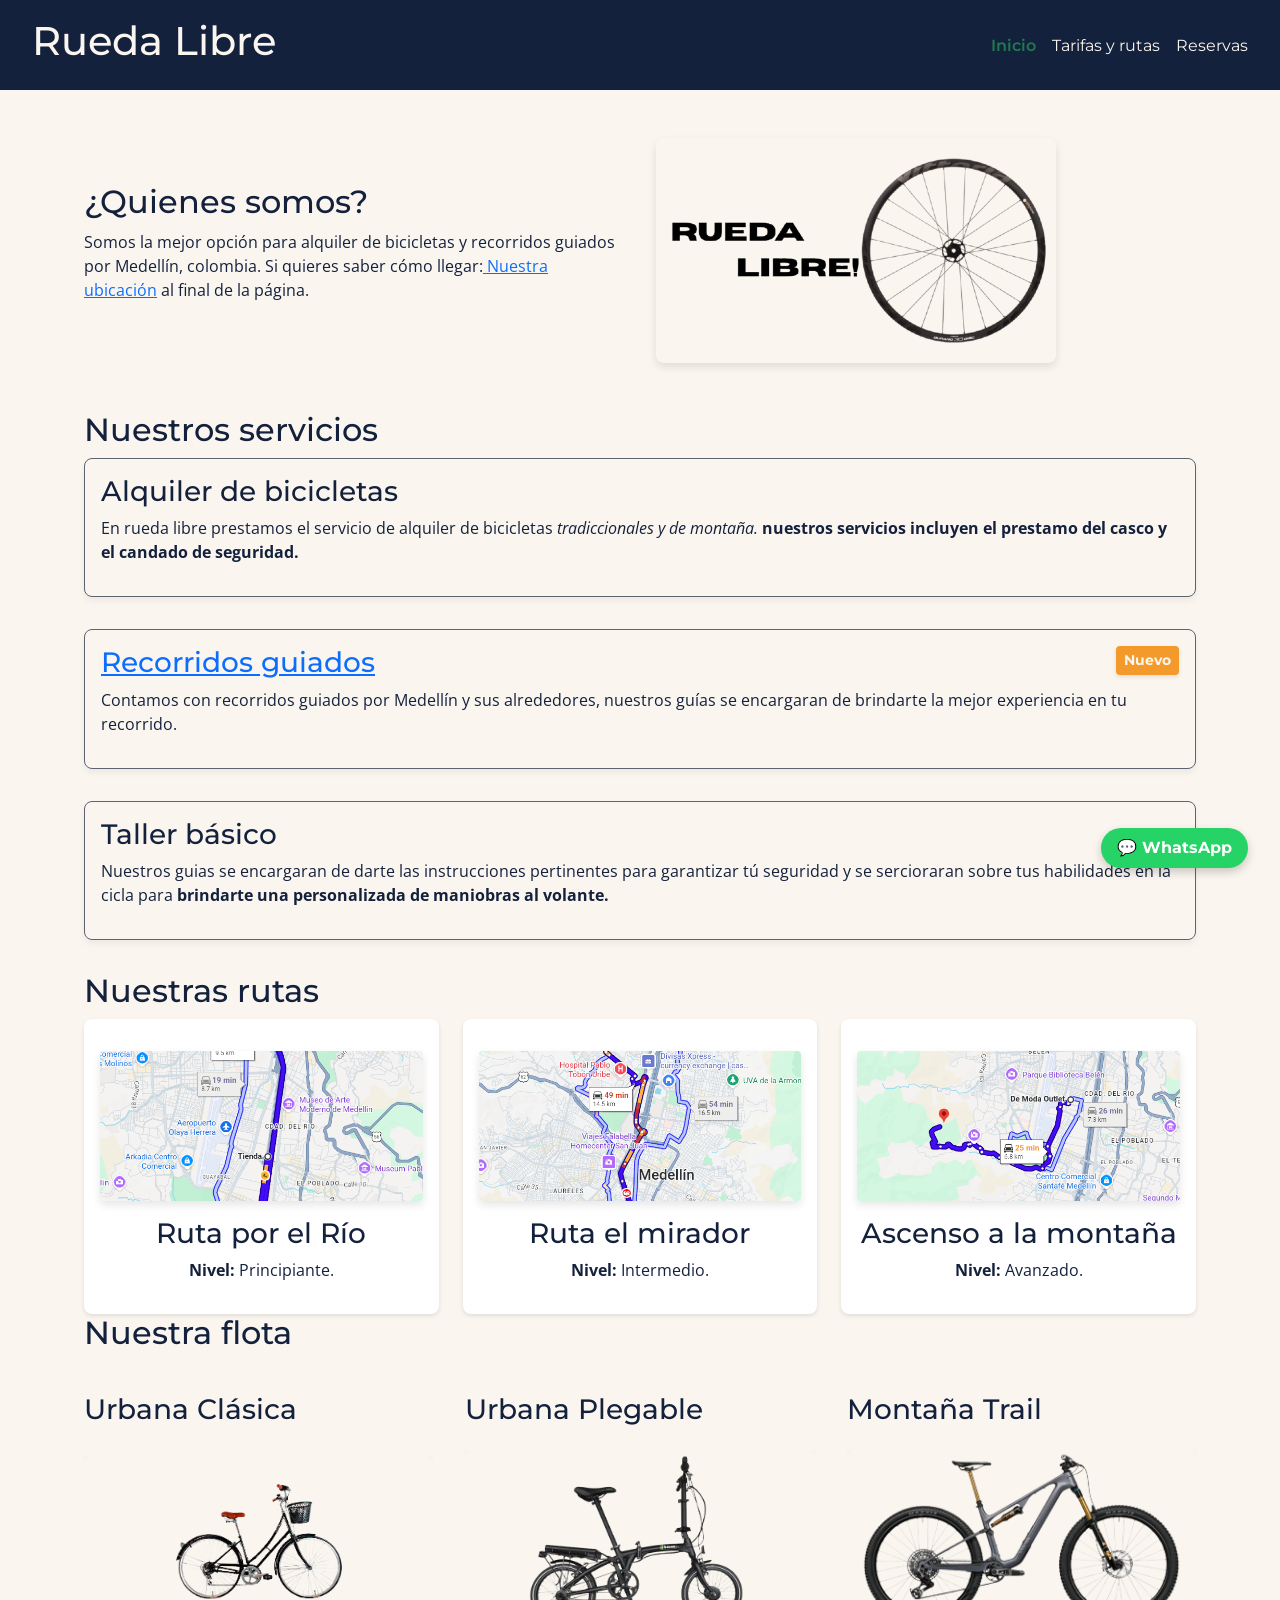
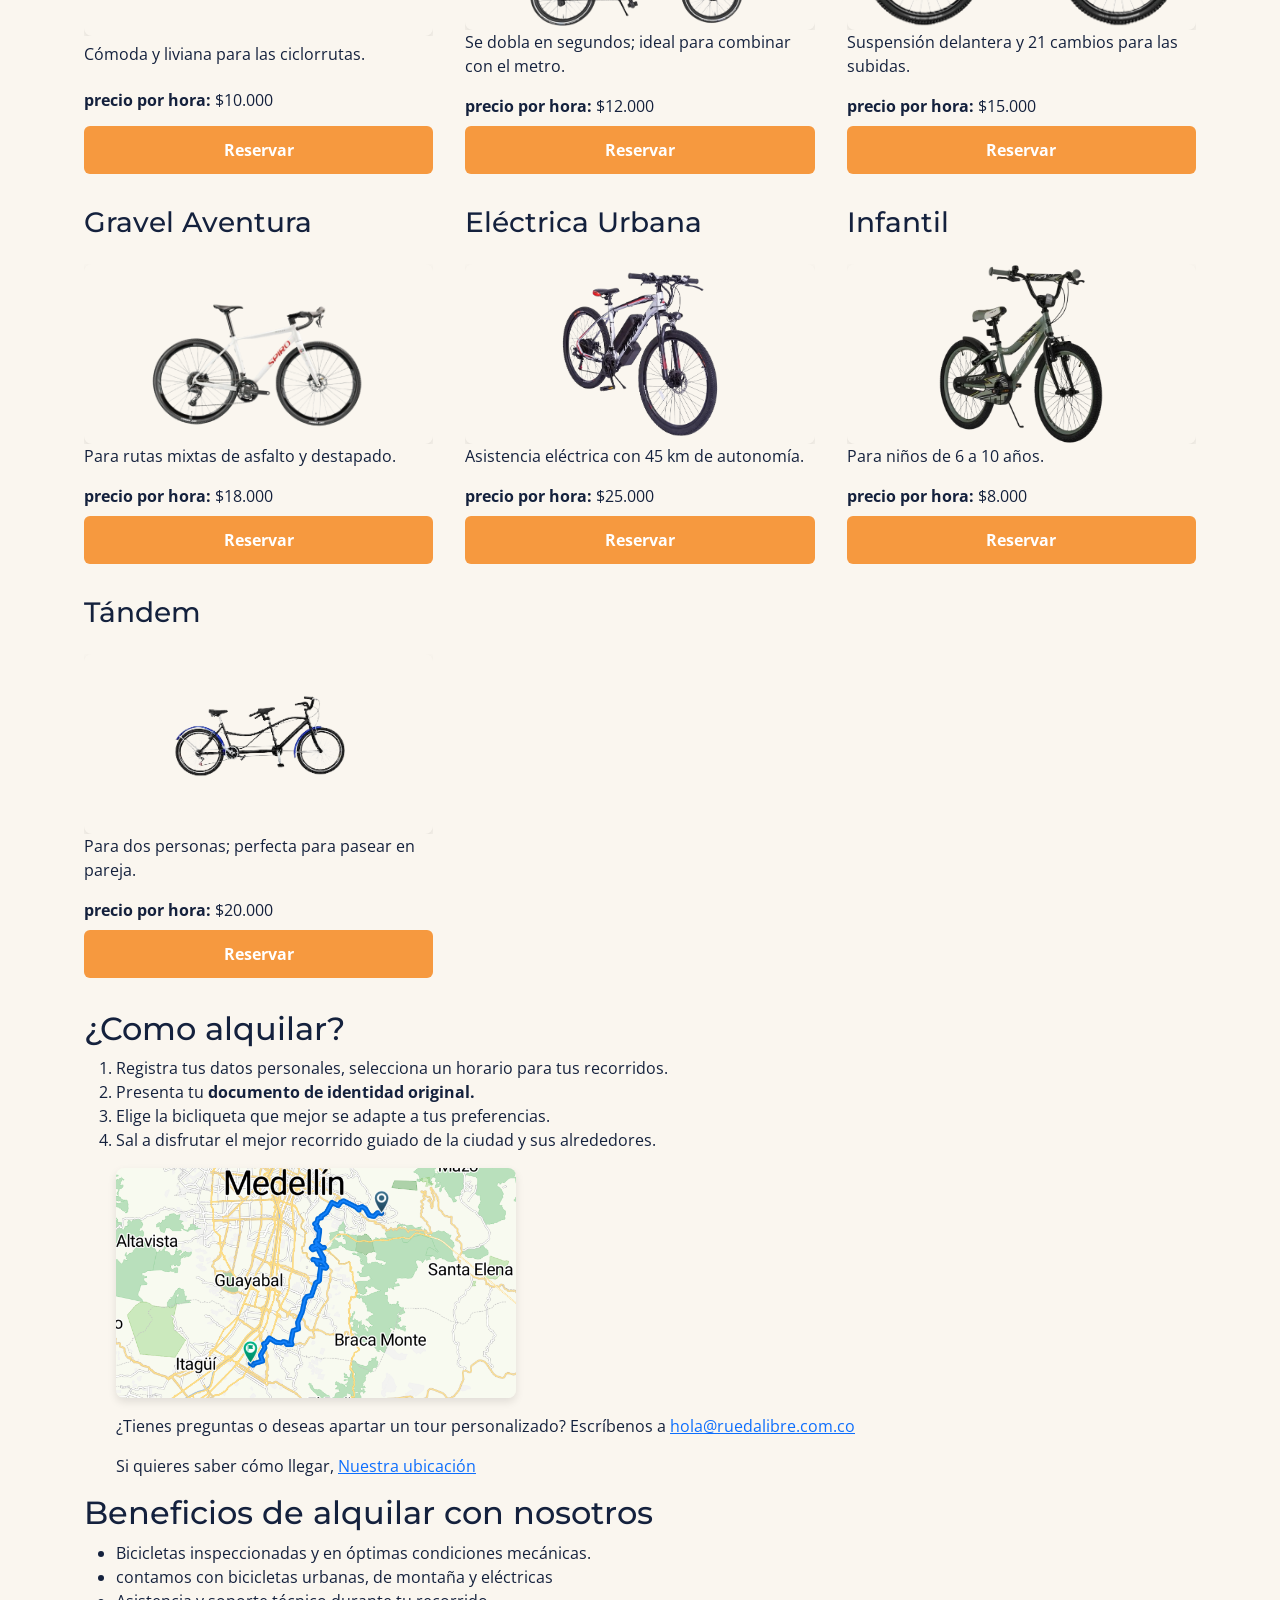
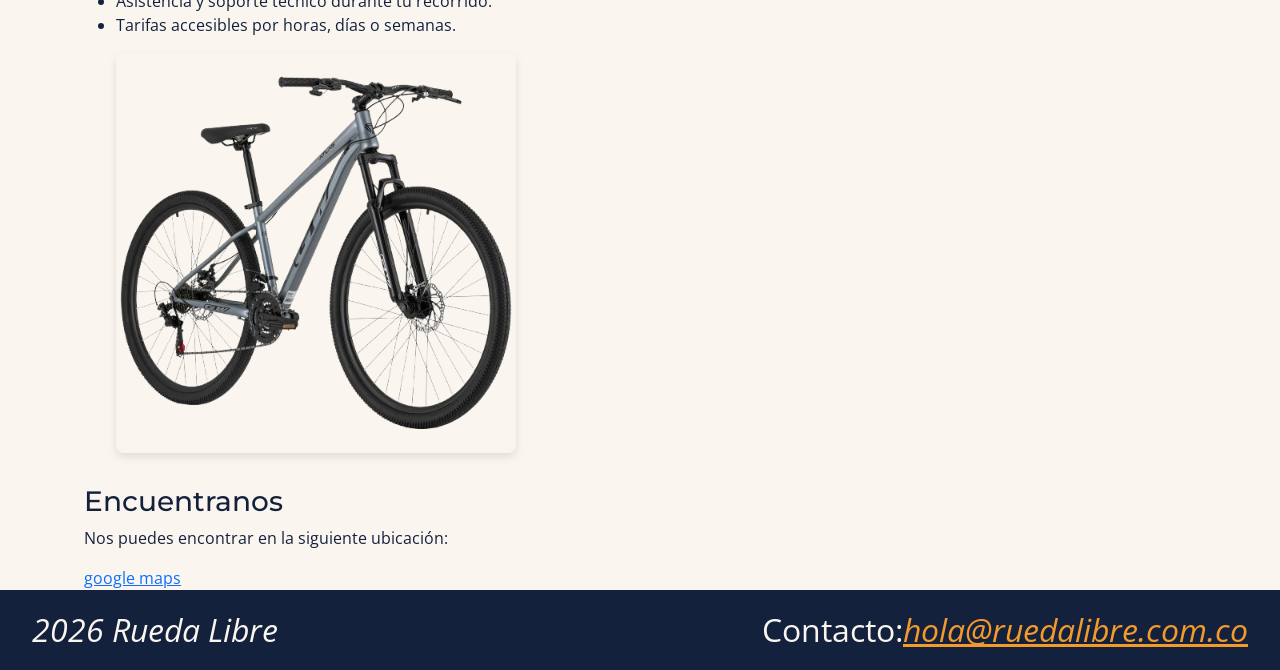
==== index.html @ d79121f8 "Feat: Integración de Boostrap en index.html" ====
<!DOCTYPE html>
<html lang="es">
<head>
    <meta charset="UTF-8">
    <meta name="viewport" content="width=device-width, initial-scale=1.0">
    <title>Rueda Libre | Alquiler de bicicletas en Medellín</title>
    <link rel="preconnect" href="https://fonts.googleapis.com">
    <link rel="preconnect" href="https://fonts.gstatic.com" crossorigin>
    <link href="https://fonts.googleapis.com/css2?family=Montserrat:ital,wght@0,100..900;1,100..900&family=Open+Sans:ital,wght@0,300..800;1,300..800&display=swap" rel="stylesheet">
    <link href="https://cdn.jsdelivr.net/npm/bootstrap@5.3.8/dist/css/bootstrap.min.css" rel="stylesheet" integrity="sha384-sRIl4kxILFvY47J16cr9ZwB07vP4J8+LH7qKQnuqkuIAvNWLzeN8tE5YBujZqJLB" crossorigin="anonymous">
    <link rel="stylesheet" href="CSS/styles.css">
</head>
<body>
    <header>
        <h1>Rueda Libre</h1>
        <nav>
            <ul id="menu">
                <li><a href="index.html" class="activo">Inicio</a></li>
                <li><a href="paginas/tarifas.html">Tarifas y rutas</a></li>
                <li><a href="paginas/reservas.html">Reservas</a></li>
            </ul>
        </nav>
    </header>
    <main>
      <div class="container">
        <section class="portada-hero">
            <div class="portada-texto"> 
                <h2>¿Quienes somos?</h2>
                <p>Somos la mejor opción para alquiler de bicicletas y recorridos guiados por Medellín, colombia.
                    Si quieres saber cómo llegar:<a href="#Encuentranos"> Nuestra ubicación</a> al final de la página.</p>
            </div>
            <div class="portada-imagen">
                <img src="paginas/img/portada/RUEDA-LIBRE-PNG.png" alt="Imagen de una rueda con un texto que dice Rueda Libre" width="400">
            </div>  
    </section>
    <section class="servicios">
    <h2>Nuestros servicios</h2>
        <article class="tarjeta-servicio">
            <h3>Alquiler de bicicletas</h3>
            <p>En rueda libre prestamos el servicio de alquiler de bicicletas <em>tradiccionales y de montaña.</em> <strong>nuestros servicios incluyen el prestamo del casco y el candado de seguridad.</strong> </p>
        </article>
        <article class="tarjeta-servicio">
            <span class="etiqueta-nuevo">Nuevo</span>
            <h3><a href="paginas/tarifas.html">Recorridos guiados</a></h3>
            <p>Contamos con recorridos guiados por Medellín y sus alrededores, nuestros guías se encargaran de brindarte la mejor experiencia en tu recorrido.</p>
        </article>
        <article class="tarjeta-servicio">
            <h3>Taller básico</h3>
            <p>Nuestros guias se encargaran de darte las instrucciones pertinentes para garantizar tú seguridad y se sercioraran sobre tus habilidades en la cicla para  <strong>brindarte una personalizada de maniobras al volante.</strong></p>
        </article>
    </section>
    <section class="rutas-seccion">
  <h2>Nuestras rutas</h2>
  <div class="rutas-galeria">

    <article class="ruta-tarjeta">
      <img src="paginas/img/ruta/ruta-rio.png" alt="Ruta por el Río" width="400" height="400">
      <h3>Ruta por el Río</h3>
      <p><strong>Nivel:</strong> Principiante.</p>
    </article>

    
    <article class="ruta-tarjeta">
      <img src="paginas/img/ruta/ruta-cerro.png" alt="Ruta Mirador" width="400" height="400">
      <h3>Ruta el mirador</h3>
      <p><strong>Nivel:</strong> Intermedio.</p>
    </article>

    
    <article class="ruta-tarjeta">
      <img src="paginas/img/ruta/ruta-montaña.png" alt="Ruta Montaña" width="400" height="400">
      <h3>Ascenso a la montaña</h3>
      <p><strong>Nivel:</strong> Avanzado.</p>
    </article>
  </div>
</section>

    <section class="flota">
  <h2>Nuestra flota</h2>
  <div class="flota-grid">

    <article class="tarjeta-modelo">
      <h3>Urbana Clásica</h3>
      <div class="imagen-container"><img src="paginas/img/bicicleta/Urbana-clasica-PNG.png" alt="Urbana Clásica" width="400"></div> 
      <p>Cómoda y liviana para las ciclorrutas.</p>
      <span class="precio"><strong>precio por hora: </strong> $10.000</span>
      <a href="paginas/reservas.html" class="btn-reservar">Reservar</a>
    </article>

    <article class="tarjeta-modelo">
        <h3>Urbana Plegable</h3>
        <div class="imagen-container"><img src="paginas/img/bicicleta/Bicicleta-pegable-PNG.png" alt="Urbana Plegable" width="400" height="500"></div>
        <p>Se dobla en segundos; ideal para combinar con el metro.</p>
        <span class="precio"><strong>precio por hora: </strong> $12.000</span>
        <a href="paginas/reservas.html" class="btn-reservar">Reservar</a>
    </article>
    
    <article class="tarjeta-modelo">
      <h3>Montaña Trail</h3>
      <div class="imagen-container"><img src="paginas/img/bicicleta/Bicicleta-Montaña-Trail-PNG.png" alt="Montaña Trail" width="400" height="400"></div>
      <p>Suspensión delantera y 21 cambios para las subidas.</p>
      <span class="precio"><strong>precio por hora: </strong> $15.000</span>
      <a href="paginas/reservas.html" class="btn-reservar">Reservar</a>
    </article>

    <article class="tarjeta-modelo">
      <h3>Gravel Aventura</h3>
      <div class="imagen-container"><img src="paginas/img/bicicleta/Bicicleta-Gravel-Aventura-PNG.png" alt="Gravel Aventura" width="400" height="400"></div>
      <p>Para rutas mixtas de asfalto y destapado.</p>
      <span class="precio"><strong>precio por hora: </strong> $18.000</span>
      <a href="paginas/reservas.html" class="btn-reservar">Reservar</a>
    </article>


    <article class="tarjeta-modelo">
      <h3>Eléctrica Urbana</h3>
      <div class="imagen-container"><img src="paginas/img/bicicleta/Bicicleta-Eléctrica-Urbana-PNG.png" alt="Eléctrica Urbana" width="400" height="600"></div>
      <p>Asistencia eléctrica con 45 km de autonomía.</p>
      <span class="precio"><strong>precio por hora: </strong> $25.000</span>
      <a href="paginas/reservas.html" class="btn-reservar">Reservar</a>
    </article>

    <article class="tarjeta-modelo">
      <h3>Infantil</h3>
      <div class="imagen-container"><img src="paginas/img/bicicleta/Bicicleta-infantil-PNG.png" alt="Infantil" width="400" height="400"></div>
      <p>Para niños de 6 a 10 años.</p>
      <span class="precio"><strong>precio por hora: </strong> $8.000</span>
      <a href="paginas/reservas.html" class="btn-reservar">Reservar</a>
    </article>

    <article class="tarjeta-modelo">
        <h3>Tándem</h3>
        <div class="imagen-container"><img src="paginas/img/bicicleta/tandem-PNG.png" alt="Tándem" width="600" height="600"></div>
        <p>Para dos personas; perfecta para pasear en pareja.</p>
        <span class="precio"><strong>precio por hora: </strong> $20.000</span>
        <a href="paginas/reservas.html" class="btn-reservar">Reservar</a>
    </article>

    </div>
    </section>


    <h2>¿Como alquilar?</h2>
    <ol>
        <li>Registra tus datos personales, selecciona un horario para tus recorridos.</li>
        <li>Presenta tu <strong>documento de identidad original.</strong></li>
        <li>Elige la bicliqueta que mejor se adapte a tus preferencias.</li>
        <li>Sal a disfrutar el mejor recorrido guiado de la ciudad y sus alrededores.</li>
        <img src="paginas/img/ruta/ruta de cicla.png" alt="Ruta con vista aerea desde Google maps que atraviza Medellín" width="400">
        <p> ¿Tienes preguntas o deseas apartar un tour personalizado? 
            Escríbenos a <a href="mailto:hola@ruedalibre.com.co">hola@ruedalibre.com.co</a></p>
            <p>Si quieres saber cómo llegar, <a href="#Encuentranos">Nuestra ubicación</a></p>
    </ol>
    </section>
    <section>
    <h2>Beneficios de alquilar con nosotros</h2>
    <ul>
        <li>Bicicletas inspeccionadas y en óptimas condiciones mecánicas.</li>
        <li>contamos con bicicletas urbanas, de montaña y eléctricas</li> 
        <li>Asistencia y soporte técnico durante tu recorrido.</li>
        <li>Tarifas accesibles por horas, días o semanas.</li>
        <img src="paginas/img/bicicleta/ATLAS-G-01-removebg-preview.png" alt="Ciclistas en ruta de montaña" width="400">
    </ul>
    <h3 id="Encuentranos">Encuentranos</h3>
    <p>Nos puedes encontrar en la siguiente ubicación: </p>
    <a href="https://www.google.com/maps/place/De+Moda+Outlet/@6.2193884,-75.5859495,824m/data=!3m2!1e3!4b1!4m6!3m5!1s0x8e4429e1dab04e05:0x5a77c25c8a5faf3a!8m2!3d6.2193831!4d-75.5833746!16s%2Fg%2F11gv_xr9wj?entry=ttu&g_ep=EgoyMDI2MTAxOC4wIKXMDSoASAFQAw%3D%3D" target="_blank">google maps</a>
    </section>
    </div>
    </main>
    
    <footer>
        <div class="footer-marca"><em>2026 Rueda Libre</em></div>
        <div class="footer-contacto">Contacto:<a href="mailto:hola@ruedalibre.com.co"><em>hola@ruedalibre.com.co</a></em></div> 
    </footer>
  
<a href="https://wa.me/573000000000" class="btn-whatsapp" target="_blank" rel="noopener noreferrer" aria-label="Contáctanos por WhatsApp">
    💬 WhatsApp
</a>
 <script src="https://cdn.jsdelivr.net/npm/bootstrap@5.3.8/dist/js/bootstrap.bundle.min.js" integrity="sha384-FKyoEForCGlyvwx9Hj09JcYn3nv7wiPVlz7YYwJrWVcXK/BmnVDxM+D2scQbITxI" crossorigin="anonymous"></script>
</body>
</html>
---- CSS/styles.css ----
/* 1. VARIABLES Y CONFIGURACIÓN GLOBAL */
:root {
    --azul-noche: #14213d;
    --gris-asfalto: #5b6470;
    --verde-ruta: #1e7a4f;
    --naranja-pedal: #f39a2b;
    --crema: #faf6ef;

    --font-titulo: 'Montserrat', sans-serif;
    --font-texto: 'Open Sans', sans-serif;

    --espacio-sm: 0.5rem;
    --espacio-md: 1rem;
    --espacio-lg: 2rem;
    --espacio-xs: 0.25rem;
}

*, *::before, *::after {
    box-sizing: border-box;
}

body {
    font-family: var(--font-texto);
    color: var(--azul-noche);
    background-color: var(--crema);
    margin: 0;
    padding: 0;
}

h1, h2, h3, h4, h5, h6 {
    font-family: var(--font-titulo);
}


/* 2. ESTRUCTURA BASE Y LAYOUT */
header {
    background-color: var(--azul-noche);
    color: var(--crema);
    padding: var(--espacio-lg);
    text-align: center;
    min-height: 10vh;
}

header h1 {
    color: var(--crema);
    margin-bottom: var(--espacio-sm);
}

main {
  max-width: 75rem;
  margin-left: auto;
  margin-right: auto;
  padding-left: 2rem;
  padding-right: 2rem;
}

main img {
    max-width: 100%;
    height: auto;
    border-radius: 8px;
    box-shadow: 0 4px 8px rgba(0, 0, 0, 0.1);
    margin: var(--espacio-md) 0;
}


/* 3. NAVEGACIÓN Y MENÚ */
#menu {
    list-style: none;
    padding: 0;
    margin: 0;
    display: flex;
    justify-content: center;
    gap: var(--espacio-md);
}

#menu li {
    display: inline-block;
}

#menu a {
    color: var(--crema);
    text-decoration: none;
    font-family: var(--font-titulo);
}

#menu a.activo {
    color: var(--verde-ruta);
    font-weight: 600;
}

#menu a:hover,
#menu a:focus {
    color: var(--naranja-pedal);
    text-decoration: underline;
    outline: none;
}


/* 4. COMPONENTES (TARJETAS Y TABLAS) */
.tarjeta-servicio {
    position: relative; 
    background-color: var(--crema);
    border: 1px solid var(--gris-asfalto);
    border-radius: 8px;
    padding: var(--espacio-md);
    margin-bottom: var(--espacio-lg);
    box-shadow: 0 4px 6px rgba(0, 0, 0, 0.05);
}

.tarjeta-servicio img {
    width: 100%;
    height: auto;
    border-radius: 4px;
    margin-bottom: var(--espacio-sm);
}

.tarjeta-servicio h3 {
    font-family: var(--font-titulo);
    color: var(--azul-noche);
    margin-top: 0;
    margin-bottom: var(--espacio-sm);
}

.etiqueta-nuevo {
    position: absolute;
    top: 1rem;
    right: 1rem;
    background-color: var(--naranja-pedal);
    color: var(--crema);
    font-family: var(--font-titulo);
    font-size: 0.85rem;
    padding: var(--espacio-xs) var(--espacio-sm);
    border-radius: 4px;
    font-weight: bold;
    box-shadow: 0 2px 4px rgba(0, 0, 0, 0.1);
}

table {
    width: 100%;
    border-collapse: collapse;
    margin-bottom: var(--espacio-lg);
    background-color: var(--crema);
}

th, td {
    padding: var(--espacio-sm) var(--espacio-md);
    text-align: left;
    border: 1px solid var(--gris-asfalto);
}

th {
    background-color: var(--azul-noche);
    color: var(--crema);
    font-family: var(--font-titulo);
}

tr:nth-child(even) {
    background-color: rgba(0, 0, 0, 0.02);
}


/* 5. FORMULARIOS Y BOTONES */
form {
    background-color: var(--crema);
    border: 1px solid var(--gris-asfalto);
    border-radius: 8px;
    padding: var(--espacio-lg);
    max-width: 36rem;
    margin: 0 auto;
}

.grupo-formulario {
    margin-bottom: var(--espacio-md);
}

label {
    display: block;
    font-family: var(--font-titulo);
    color: var(--azul-noche);
    margin-bottom: var(--espacio-xs);
    font-weight: 600;
}

input[type="text"],
input[type="email"],
input[type="tel"],
input[type="date"],
select,
textarea {
    width: 100%;
    padding: var(--espacio-sm);
    border: 1px solid var(--gris-asfalto);
    border-radius: 4px;
    font-family: inherit;
    font-size: 1rem;
    background-color: #ffffff;
}

input:focus,
select:focus,
textarea:focus {
    outline: 2px solid var(--naranja-pedal);
    border-color: transparent;
}

.btn-cta {
    display: inline-block;
    background-color: var(--naranja-pedal);
    color: var(--crema);
    padding: var(--espacio-sm) var(--espacio-md);
    border-radius: 4px;
    text-decoration: none;
    font-family: var(--font-titulo);
    font-weight: 600;
    transition: background-color 0.2s ease;
}

.btn-cta:hover,
.btn-cta:focus {
    background-color: var(--verde-ruta);
    color: var(--crema);
    text-decoration: none;
    outline: none;
}


/* 6. COMPONENTES FLOTANTES (WHATSAPP) */
.btn-whatsapp {
    position: fixed;
    bottom: 2rem;
    right: 2rem;
    background-color: #25d366;
    color: #ffffff;
    padding: var(--espacio-sm) var(--espacio-md);
    border-radius: 50px;
    font-family: var(--font-titulo);
    font-weight: bold;
    text-decoration: none;
    box-shadow: 0 4px 10px rgba(0, 0, 0, 0.2);
    z-index: 1000;
    display: flex;
    align-items: center;
    gap: 0.5rem;
    transition: transform 0.2s ease, background-color 0.2s ease;
}

.btn-whatsapp:hover {
    background-color: #20ba5a;
    transform: scale(1.05);
}

.btn-whatsapp:focus {
    outline: 3px solid var(--azul-noche);
    outline-offset: 2px;
}




/* SEMANA #2. Flexbox, Grid y diseño responsive */

header {
    display: flex;
    justify-content: space-between;
    align-items: center;
    padding: 1rem 2rem;
}

header nav ul {
    display: flex;
    flex-wrap: wrap;
    gap: 1.5rem;
    list-style: none;
    margin: 0;
    padding: 0; 
}

/* Grip sin media queries */

.flota-grid {
  display: grid;
  grid-template-columns: repeat(auto-fit, minmax(17.5rem, 1fr));
  gap: 2rem;
  padding: 2rem 0;
}


.tarjeta-modelo {
  display: flex;
  flex-direction: column;
  justify-content: space-between; 
}


/*caja uniforme para todas las imágenes de la flota */
.tarjeta-modelo .imagen-container {
  width: 100%;
  height: 180px; 
  display: flex;
  align-items: center;
  justify-content: center;
  overflow: hidden;
  margin-top: 1rem;
}


/* ajustes a los botones de reserva para que se vean consistentes*/
.tarjeta-modelo .imagen-container img {
  width: 100%;
  height: 100%;
  object-fit: contain; 
}


.tarjeta-modelo .btn-reservar {
  display: block;
  width: 100%;
  background-color: #f6993f; 
  color: #ffffff;
  padding: 0.75rem 1rem;
  border-radius: 6px; 
  text-decoration: none;
  text-align: center;
  font-weight: bold;
  box-sizing: border-box;
  margin-top: 0.5rem;
  transition: background-color 0.3s ease;
}

.tarjeta-modelo .btn-reservar:hover {
  background-color: #e08730;
}

/* Diseño de la sección de portada con hero image y texto descriptivo */
.portada-hero {
  display: grid;
  grid-template-columns: 1fr 1fr;
  gap: 2rem;
  align-items: center;
  padding: 2rem 0;
}

/* Ajustes de rutas-galeria para mostrar las tarjetas de manera uniforme y atractiva */
.rutas-galeria {
  display: grid;
  grid-template-columns: repeat(3, 1fr); /* Crea exactamente 3 columnas iguales */
  gap: 1.5rem; /* Espacio separador entre tarjetas */
}

.ruta-tarjeta {
  background-color: #ffffff;
  padding: 1rem;
  border-radius: 8px;
  box-shadow: 0 2px 4px rgba(0,0,0,0.1);
  text-align: center;
}

.ruta-tarjeta img {
  width: 100%;
  height: 150px;
  object-fit: cover;
  border-radius: 4px;
}

/* Layout bidimensional 2:1 para Reservas */
.reservas-layout {
  display: grid;
  grid-template-columns: 2fr 1fr; 
  gap: 2.5rem;                   
  align-items: start;           
}

.columna-formulario,
.columna-contacto {
  min-width: 0;
}

.grupo-formulario input[type="text"],
.grupo-formulario input[type="email"],
.grupo-formulario input[type="tel"],
.grupo-formulario input[type="date"],
.grupo-formulario input[type="number"],
.grupo-formulario select,
.grupo-formulario textarea {
  width: 100%;
  box-sizing: border-box;
}


.fila-formulario {
  display: grid;
  grid-template-columns: repeat(2, 1fr);
  gap: 1rem;
}

.fila-formulario .grupo-formulario {
  min-width: 0; 
}

.columna-formulario form {
  max-width: none;
  margin: 0;
}

footer {
  display: flex;
  justify-content: space-between;
  align-items: center;
  gap: 2rem;
  padding: 1rem 2rem;
  background-color: var(--azul-noche);
  color: var(--crema);
  font-size: 2rem;
}

footer a {
  color: var(--naranja-pedal);
}

.fila-formulario .grupo-formulario {
  min-width: 0; 
}

input[type="radio"] + label,
input[type="checkbox"] + label {
  display: inline-block;
  margin-right: 1rem;
  font-weight: 400;
}
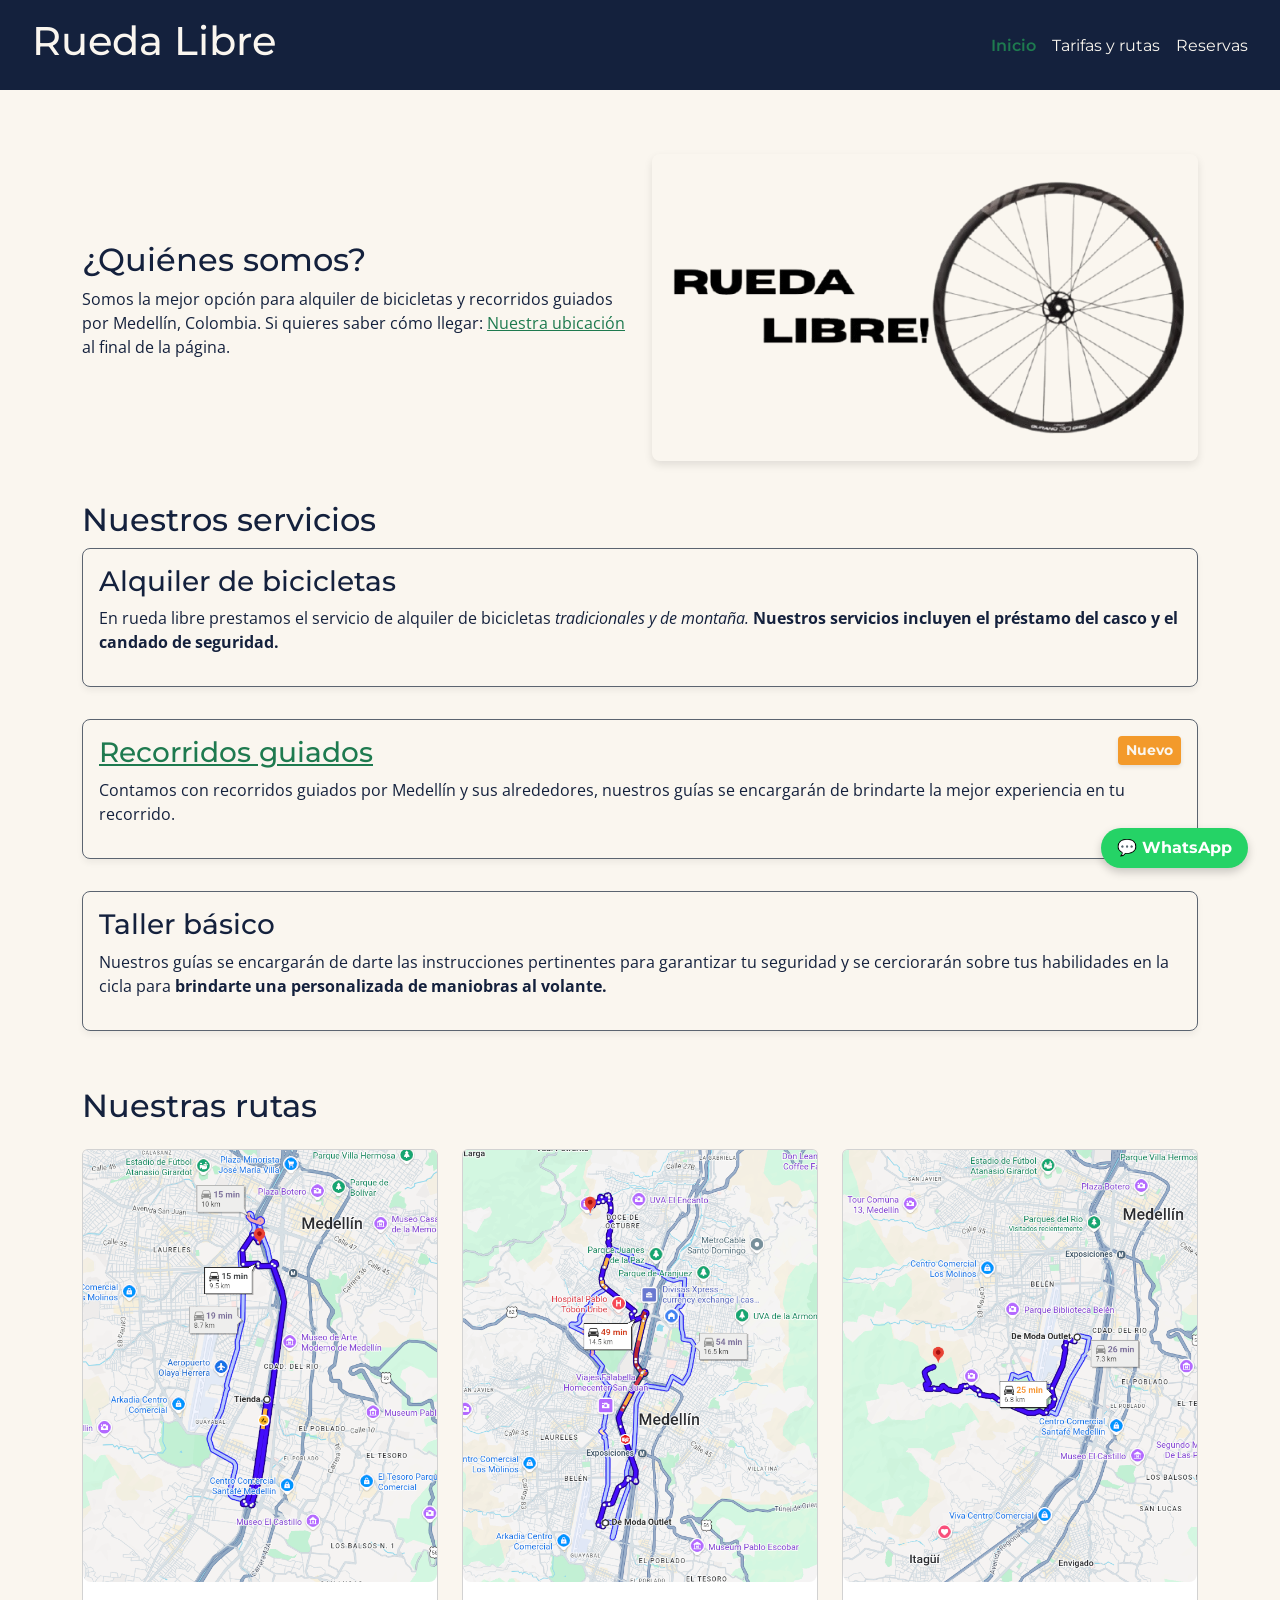
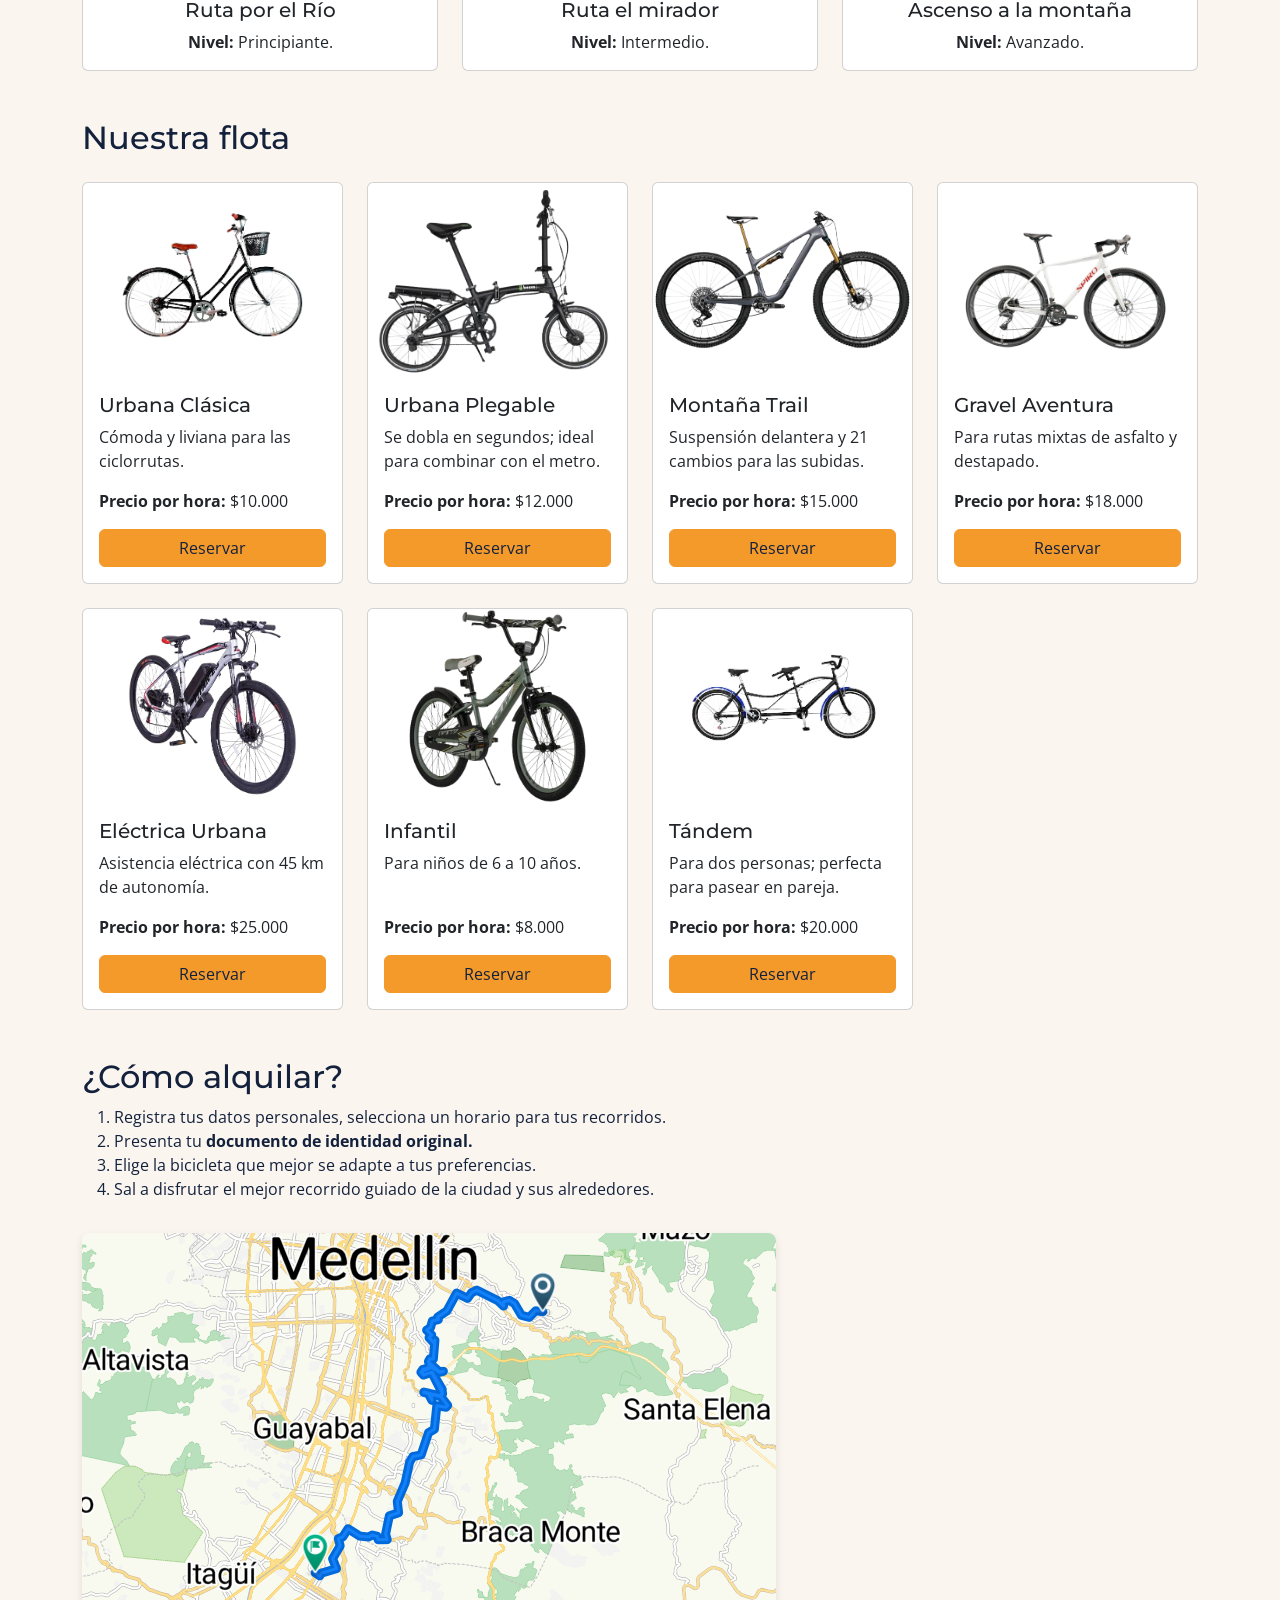
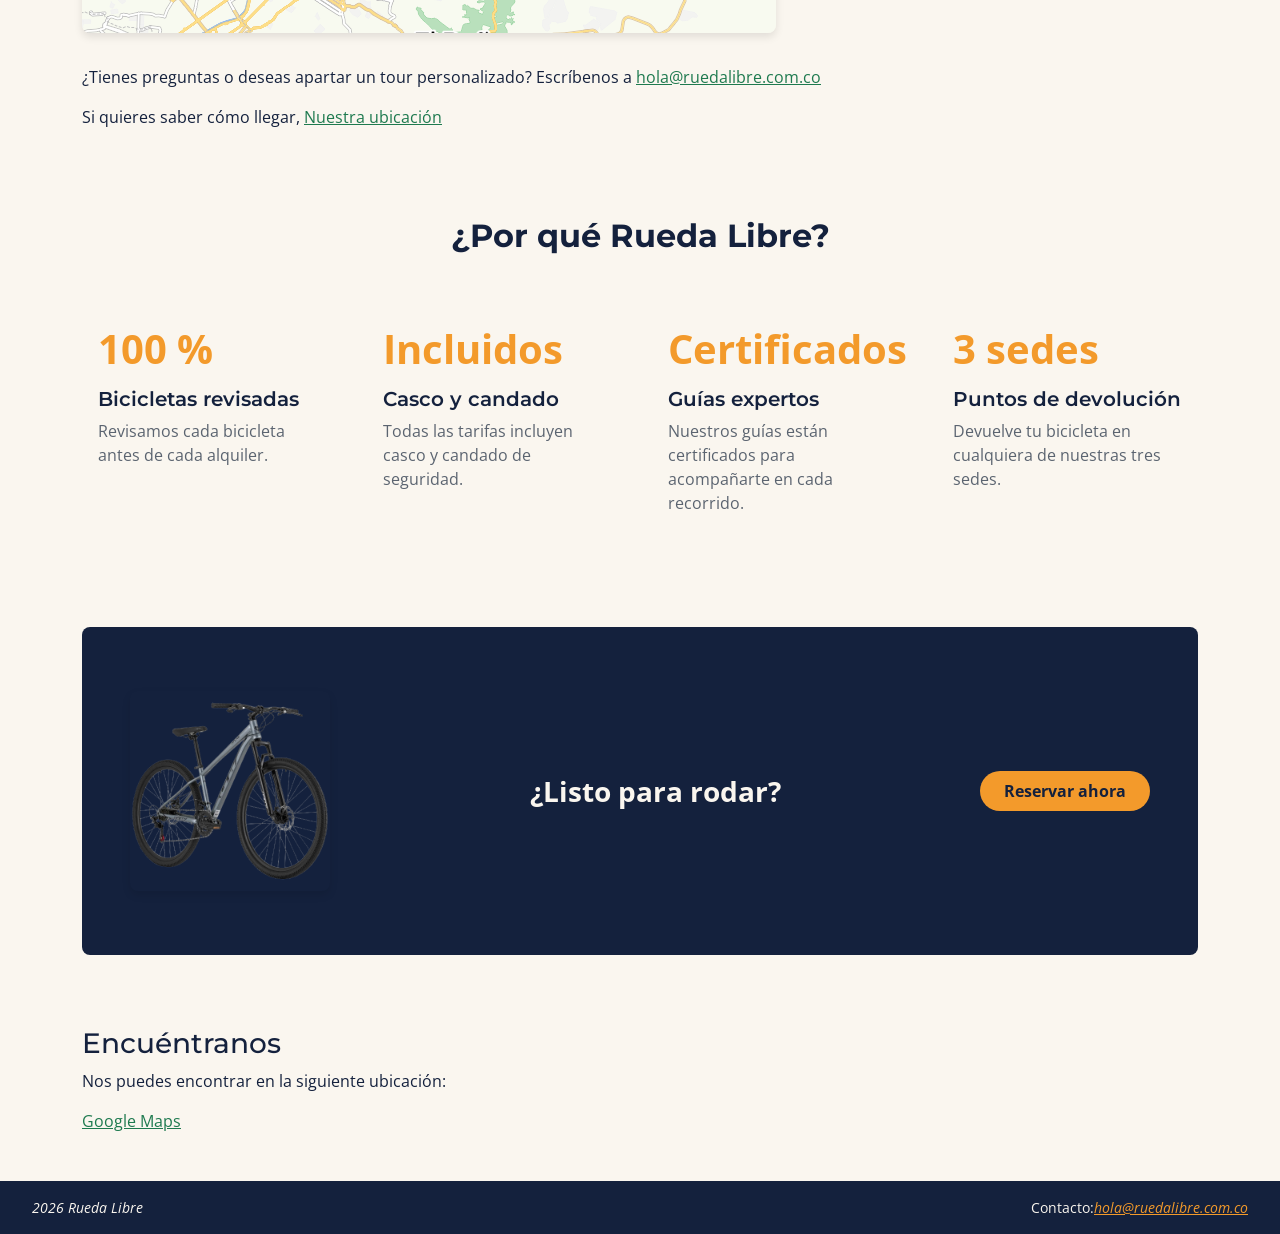
==== commit be03723a: "Feat: MiniReto 7: inicio migrado a Bootstrap (grilla y utilidades) + conflictos en bitacora" ====
--- a/index.html
+++ b/index.html
@@ -21,152 +21,259 @@
             </ul>
         </nav>
     </header>
-    <main>
-      <div class="container">
-        <section class="portada-hero">
-            <div class="portada-texto"> 
-                <h2>¿Quienes somos?</h2>
-                <p>Somos la mejor opción para alquiler de bicicletas y recorridos guiados por Medellín, colombia.
-                    Si quieres saber cómo llegar:<a href="#Encuentranos"> Nuestra ubicación</a> al final de la página.</p>
-            </div>
-            <div class="portada-imagen">
-                <img src="paginas/img/portada/RUEDA-LIBRE-PNG.png" alt="Imagen de una rueda con un texto que dice Rueda Libre" width="400">
-            </div>  
-    </section>
-    <section class="servicios">
+    <main class="container py-4">
+
+  <!-- PORTADA: 2 columnas desde md, texto centrado verticalmente -->
+  <section class="row align-items-center g-4 py-4">
+    <div class="col-12 col-md-6">
+      <h2>¿Quiénes somos?</h2>
+      <p>Somos la mejor opción para alquiler de bicicletas y recorridos guiados por Medellín, Colombia.
+        Si quieres saber cómo llegar: <a href="#Encuentranos">Nuestra ubicación</a> al final de la página.</p>
+    </div>
+    <div class="col-12 col-md-6">
+      <img src="paginas/img/portada/RUEDA-LIBRE-PNG.png"
+          class="img-fluid"
+          alt="Imagen de una rueda con un texto que dice Rueda Libre">
+    </div>
+  </section>
+
+  <!-- SERVICIOS: sin cambios de distribución (no está en este paso) -->
+  <section class="servicios">
     <h2>Nuestros servicios</h2>
-        <article class="tarjeta-servicio">
-            <h3>Alquiler de bicicletas</h3>
-            <p>En rueda libre prestamos el servicio de alquiler de bicicletas <em>tradiccionales y de montaña.</em> <strong>nuestros servicios incluyen el prestamo del casco y el candado de seguridad.</strong> </p>
-        </article>
-        <article class="tarjeta-servicio">
-            <span class="etiqueta-nuevo">Nuevo</span>
-            <h3><a href="paginas/tarifas.html">Recorridos guiados</a></h3>
-            <p>Contamos con recorridos guiados por Medellín y sus alrededores, nuestros guías se encargaran de brindarte la mejor experiencia en tu recorrido.</p>
-        </article>
-        <article class="tarjeta-servicio">
-            <h3>Taller básico</h3>
-            <p>Nuestros guias se encargaran de darte las instrucciones pertinentes para garantizar tú seguridad y se sercioraran sobre tus habilidades en la cicla para  <strong>brindarte una personalizada de maniobras al volante.</strong></p>
-        </article>
-    </section>
-    <section class="rutas-seccion">
-  <h2>Nuestras rutas</h2>
-  <div class="rutas-galeria">
-
-    <article class="ruta-tarjeta">
-      <img src="paginas/img/ruta/ruta-rio.png" alt="Ruta por el Río" width="400" height="400">
-      <h3>Ruta por el Río</h3>
-      <p><strong>Nivel:</strong> Principiante.</p>
+    <article class="tarjeta-servicio">
+      <h3>Alquiler de bicicletas</h3>
+      <p>En rueda libre prestamos el servicio de alquiler de bicicletas <em>tradicionales y de montaña.</em> <strong>Nuestros servicios incluyen el préstamo del casco y el candado de seguridad.</strong></p>
     </article>
-
-    
-    <article class="ruta-tarjeta">
-      <img src="paginas/img/ruta/ruta-cerro.png" alt="Ruta Mirador" width="400" height="400">
-      <h3>Ruta el mirador</h3>
-      <p><strong>Nivel:</strong> Intermedio.</p>
+    <article class="tarjeta-servicio">
+      <span class="etiqueta-nuevo">Nuevo</span>
+      <h3><a href="paginas/tarifas.html">Recorridos guiados</a></h3>
+      <p>Contamos con recorridos guiados por Medellín y sus alrededores, nuestros guías se encargarán de brindarte la mejor experiencia en tu recorrido.</p>
     </article>
-
-    
-    <article class="ruta-tarjeta">
-      <img src="paginas/img/ruta/ruta-montaña.png" alt="Ruta Montaña" width="400" height="400">
-      <h3>Ascenso a la montaña</h3>
-      <p><strong>Nivel:</strong> Avanzado.</p>
+    <article class="tarjeta-servicio">
+      <h3>Taller básico</h3>
+      <p>Nuestros guías se encargarán de darte las instrucciones pertinentes para garantizar tu seguridad y se cerciorarán sobre tus habilidades en la cicla para <strong>brindarte una personalizada de maniobras al volante.</strong></p>
     </article>
-  </div>
-</section>
-
-    <section class="flota">
-  <h2>Nuestra flota</h2>
-  <div class="flota-grid">
-
-    <article class="tarjeta-modelo">
-      <h3>Urbana Clásica</h3>
-      <div class="imagen-container"><img src="paginas/img/bicicleta/Urbana-clasica-PNG.png" alt="Urbana Clásica" width="400"></div> 
-      <p>Cómoda y liviana para las ciclorrutas.</p>
-      <span class="precio"><strong>precio por hora: </strong> $10.000</span>
-      <a href="paginas/reservas.html" class="btn-reservar">Reservar</a>
-    </article>
-
-    <article class="tarjeta-modelo">
-        <h3>Urbana Plegable</h3>
-        <div class="imagen-container"><img src="paginas/img/bicicleta/Bicicleta-pegable-PNG.png" alt="Urbana Plegable" width="400" height="500"></div>
-        <p>Se dobla en segundos; ideal para combinar con el metro.</p>
-        <span class="precio"><strong>precio por hora: </strong> $12.000</span>
-        <a href="paginas/reservas.html" class="btn-reservar">Reservar</a>
-    </article>
-    
-    <article class="tarjeta-modelo">
-      <h3>Montaña Trail</h3>
-      <div class="imagen-container"><img src="paginas/img/bicicleta/Bicicleta-Montaña-Trail-PNG.png" alt="Montaña Trail" width="400" height="400"></div>
-      <p>Suspensión delantera y 21 cambios para las subidas.</p>
-      <span class="precio"><strong>precio por hora: </strong> $15.000</span>
-      <a href="paginas/reservas.html" class="btn-reservar">Reservar</a>
-    </article>
-
-    <article class="tarjeta-modelo">
-      <h3>Gravel Aventura</h3>
-      <div class="imagen-container"><img src="paginas/img/bicicleta/Bicicleta-Gravel-Aventura-PNG.png" alt="Gravel Aventura" width="400" height="400"></div>
-      <p>Para rutas mixtas de asfalto y destapado.</p>
-      <span class="precio"><strong>precio por hora: </strong> $18.000</span>
-      <a href="paginas/reservas.html" class="btn-reservar">Reservar</a>
-    </article>
-
-
-    <article class="tarjeta-modelo">
-      <h3>Eléctrica Urbana</h3>
-      <div class="imagen-container"><img src="paginas/img/bicicleta/Bicicleta-Eléctrica-Urbana-PNG.png" alt="Eléctrica Urbana" width="400" height="600"></div>
-      <p>Asistencia eléctrica con 45 km de autonomía.</p>
-      <span class="precio"><strong>precio por hora: </strong> $25.000</span>
-      <a href="paginas/reservas.html" class="btn-reservar">Reservar</a>
-    </article>
-
-    <article class="tarjeta-modelo">
-      <h3>Infantil</h3>
-      <div class="imagen-container"><img src="paginas/img/bicicleta/Bicicleta-infantil-PNG.png" alt="Infantil" width="400" height="400"></div>
-      <p>Para niños de 6 a 10 años.</p>
-      <span class="precio"><strong>precio por hora: </strong> $8.000</span>
-      <a href="paginas/reservas.html" class="btn-reservar">Reservar</a>
-    </article>
-
-    <article class="tarjeta-modelo">
-        <h3>Tándem</h3>
-        <div class="imagen-container"><img src="paginas/img/bicicleta/tandem-PNG.png" alt="Tándem" width="600" height="600"></div>
-        <p>Para dos personas; perfecta para pasear en pareja.</p>
-        <span class="precio"><strong>precio por hora: </strong> $20.000</span>
-        <a href="paginas/reservas.html" class="btn-reservar">Reservar</a>
-    </article>
-
-    </div>
-    </section>
-
-
-    <h2>¿Como alquilar?</h2>
+  </section>
+
+  <!-- RUTAS: 1 columna en celular, 3 desde md -->
+  <section class="py-4">
+    <h2 class="mb-4">Nuestras rutas</h2>
+    <div class="row g-4">
+
+      <div class="col-12 col-md-4">
+        <article class="card h-100 text-center">
+          <img src="paginas/img/ruta/ruta-rio.png" class="card-img-top" alt="Ruta por el Río">
+          <div class="card-body">
+            <h3 class="h5 card-title">Ruta por el Río</h3>
+            <p class="card-text"><strong>Nivel:</strong> Principiante.</p>
+          </div>
+        </article>
+      </div>
+
+      <div class="col-12 col-md-4">
+        <article class="card h-100 text-center">
+          <img src="paginas/img/ruta/ruta-cerro.png" class="card-img-top" alt="Ruta Mirador">
+          <div class="card-body">
+            <h3 class="h5 card-title">Ruta el mirador</h3>
+            <p class="card-text"><strong>Nivel:</strong> Intermedio.</p>
+          </div>
+        </article>
+      </div>
+
+      <div class="col-12 col-md-4">
+        <article class="card h-100 text-center">
+          <img src="paginas/img/ruta/ruta-montaña.png" class="card-img-top" alt="Ruta Montaña">
+          <div class="card-body">
+            <h3 class="h5 card-title">Ascenso a la montaña</h3>
+            <p class="card-text"><strong>Nivel:</strong> Avanzado.</p>
+          </div>
+        </article>
+      </div>
+
+    </div>
+  </section>
+
+  <!-- FLOTA: 1 / 2 / 3 / 4 columnas -->
+  <section class="py-4">
+    <h2 class="mb-4">Nuestra flota</h2>
+    <div class="row g-4">
+
+      <div class="col-12 col-sm-6 col-lg-4 col-xl-3">
+        <article class="card h-100">
+          <div class="ratio ratio-4x3">
+            <img src="paginas/img/bicicleta/Urbana-clasica-PNG.png" class="card-img-top object-fit-contain" alt="Urbana Clásica">
+          </div>
+          <div class="card-body d-flex flex-column">
+            <h3 class="h5 card-title">Urbana Clásica</h3>
+            <p class="card-text">Cómoda y liviana para las ciclorrutas.</p>
+            <p class="mt-auto"><strong>Precio por hora:</strong> $10.000</p>
+            <a href="paginas/reservas.html" class="btn btn-warning">Reservar</a>
+          </div>
+        </article>
+      </div>
+
+      <div class="col-12 col-sm-6 col-lg-4 col-xl-3">
+        <article class="card h-100">
+          <div class="ratio ratio-4x3">
+            <img src="paginas/img/bicicleta/Bicicleta-pegable-PNG.png" class="card-img-top object-fit-contain" alt="Urbana Plegable">
+          </div>
+          <div class="card-body d-flex flex-column">
+            <h3 class="h5 card-title">Urbana Plegable</h3>
+            <p class="card-text">Se dobla en segundos; ideal para combinar con el metro.</p>
+            <p class="mt-auto"><strong>Precio por hora:</strong> $12.000</p>
+            <a href="paginas/reservas.html" class="btn btn-warning">Reservar</a>
+          </div>
+        </article>
+      </div>
+
+      <div class="col-12 col-sm-6 col-lg-4 col-xl-3">
+        <article class="card h-100">
+          <div class="ratio ratio-4x3">
+            <img src="paginas/img/bicicleta/Bicicleta-Montaña-Trail-PNG.png" class="card-img-top object-fit-contain" alt="Montaña Trail">
+          </div>
+          <div class="card-body d-flex flex-column">
+            <h3 class="h5 card-title">Montaña Trail</h3>
+            <p class="card-text">Suspensión delantera y 21 cambios para las subidas.</p>
+            <p class="mt-auto"><strong>Precio por hora:</strong> $15.000</p>
+            <a href="paginas/reservas.html" class="btn btn-warning">Reservar</a>
+          </div>
+        </article>
+      </div>
+
+      <div class="col-12 col-sm-6 col-lg-4 col-xl-3">
+        <article class="card h-100">
+          <div class="ratio ratio-4x3">
+            <img src="paginas/img/bicicleta/Bicicleta-Gravel-Aventura-PNG.png" class="card-img-top object-fit-contain" alt="Gravel Aventura">
+          </div>
+          <div class="card-body d-flex flex-column">
+            <h3 class="h5 card-title">Gravel Aventura</h3>
+            <p class="card-text">Para rutas mixtas de asfalto y destapado.</p>
+            <p class="mt-auto"><strong>Precio por hora:</strong> $18.000</p>
+            <a href="paginas/reservas.html" class="btn btn-warning">Reservar</a>
+          </div>
+        </article>
+      </div>
+
+      <div class="col-12 col-sm-6 col-lg-4 col-xl-3">
+        <article class="card h-100">
+          <div class="ratio ratio-4x3">
+            <img src="paginas/img/bicicleta/Bicicleta-Eléctrica-Urbana-PNG.png" class="card-img-top object-fit-contain" alt="Eléctrica Urbana">
+          </div>
+          <div class="card-body d-flex flex-column">
+            <h3 class="h5 card-title">Eléctrica Urbana</h3>
+            <p class="card-text">Asistencia eléctrica con 45 km de autonomía.</p>
+            <p class="mt-auto"><strong>Precio por hora:</strong> $25.000</p>
+            <a href="paginas/reservas.html" class="btn btn-warning">Reservar</a>
+          </div>
+        </article>
+      </div>
+
+      <div class="col-12 col-sm-6 col-lg-4 col-xl-3">
+        <article class="card h-100">
+          <div class="ratio ratio-4x3">
+            <img src="paginas/img/bicicleta/Bicicleta-infantil-PNG.png" class="card-img-top object-fit-contain" alt="Infantil">
+          </div>
+          <div class="card-body d-flex flex-column">
+            <h3 class="h5 card-title">Infantil</h3>
+            <p class="card-text">Para niños de 6 a 10 años.</p>
+            <p class="mt-auto"><strong>Precio por hora:</strong> $8.000</p>
+            <a href="paginas/reservas.html" class="btn btn-warning">Reservar</a>
+          </div>
+        </article>
+      </div>
+
+      <div class="col-12 col-sm-6 col-lg-4 col-xl-3">
+        <article class="card h-100">
+          <div class="ratio ratio-4x3">
+            <img src="paginas/img/bicicleta/tandem-PNG.png" class="card-img-top object-fit-contain" alt="Tándem">
+          </div>
+          <div class="card-body d-flex flex-column">
+            <h3 class="h5 card-title">Tándem</h3>
+            <p class="card-text">Para dos personas; perfecta para pasear en pareja.</p>
+            <p class="mt-auto"><strong>Precio por hora:</strong> $20.000</p>
+            <a href="paginas/reservas.html" class="btn btn-warning">Reservar</a>
+          </div>
+        </article>
+      </div>
+
+    </div>
+  </section>
+
+  <!-- ¿CÓMO ALQUILAR?: la imagen y los párrafos salen del <ol> -->
+  <section class="py-4">
+    <h2>¿Cómo alquilar?</h2>
     <ol>
-        <li>Registra tus datos personales, selecciona un horario para tus recorridos.</li>
-        <li>Presenta tu <strong>documento de identidad original.</strong></li>
-        <li>Elige la bicliqueta que mejor se adapte a tus preferencias.</li>
-        <li>Sal a disfrutar el mejor recorrido guiado de la ciudad y sus alrededores.</li>
-        <img src="paginas/img/ruta/ruta de cicla.png" alt="Ruta con vista aerea desde Google maps que atraviza Medellín" width="400">
-        <p> ¿Tienes preguntas o deseas apartar un tour personalizado? 
-            Escríbenos a <a href="mailto:hola@ruedalibre.com.co">hola@ruedalibre.com.co</a></p>
-            <p>Si quieres saber cómo llegar, <a href="#Encuentranos">Nuestra ubicación</a></p>
+      <li>Registra tus datos personales, selecciona un horario para tus recorridos.</li>
+      <li>Presenta tu <strong>documento de identidad original.</strong></li>
+      <li>Elige la bicicleta que mejor se adapte a tus preferencias.</li>
+      <li>Sal a disfrutar el mejor recorrido guiado de la ciudad y sus alrededores.</li>
     </ol>
-    </section>
-    <section>
-    <h2>Beneficios de alquilar con nosotros</h2>
-    <ul>
-        <li>Bicicletas inspeccionadas y en óptimas condiciones mecánicas.</li>
-        <li>contamos con bicicletas urbanas, de montaña y eléctricas</li> 
-        <li>Asistencia y soporte técnico durante tu recorrido.</li>
-        <li>Tarifas accesibles por horas, días o semanas.</li>
-        <img src="paginas/img/bicicleta/ATLAS-G-01-removebg-preview.png" alt="Ciclistas en ruta de montaña" width="400">
-    </ul>
-    <h3 id="Encuentranos">Encuentranos</h3>
-    <p>Nos puedes encontrar en la siguiente ubicación: </p>
-    <a href="https://www.google.com/maps/place/De+Moda+Outlet/@6.2193884,-75.5859495,824m/data=!3m2!1e3!4b1!4m6!3m5!1s0x8e4429e1dab04e05:0x5a77c25c8a5faf3a!8m2!3d6.2193831!4d-75.5833746!16s%2Fg%2F11gv_xr9wj?entry=ttu&g_ep=EgoyMDI2MTAxOC4wIKXMDSoASAFQAw%3D%3D" target="_blank">google maps</a>
-    </section>
-    </div>
-    </main>
+    <img src="paginas/img/ruta/ruta de cicla.png" class="img-fluid" alt="Ruta con vista aérea desde Google Maps que atraviesa Medellín">
+    <p class="mt-3">¿Tienes preguntas o deseas apartar un tour personalizado?
+      Escríbenos a <a href="mailto:hola@ruedalibre.com.co">hola@ruedalibre.com.co</a></p>
+    <p>Si quieres saber cómo llegar, <a href="#Encuentranos">Nuestra ubicación</a></p>
+  </section>
+
+  <!-- BENEFICIOS (MiniReto 6): reemplaza la lista "Beneficios de alquilar con nosotros" -->
+  <section class="py-5">
+    <h2 class="text-center fw-bold text-dark mb-5">¿Por qué Rueda Libre?</h2>
+    <div class="row g-4">
+
+      <div class="col-12 col-sm-6 col-lg-3">
+        <article class="p-3">
+          <p class="fs-1 fw-bold text-warning mb-2">100 %</p>
+          <h3 class="h5 fw-semibold text-dark mb-2">Bicicletas revisadas</h3>
+          <p class="text-secondary mb-0">Revisamos cada bicicleta antes de cada alquiler.</p>
+        </article>
+      </div>
+
+      <div class="col-12 col-sm-6 col-lg-3">
+        <article class="p-3">
+          <p class="fs-1 fw-bold text-warning mb-2">Incluidos</p>
+          <h3 class="h5 fw-semibold text-dark mb-2">Casco y candado</h3>
+          <p class="text-secondary mb-0">Todas las tarifas incluyen casco y candado de seguridad.</p>
+        </article>
+      </div>
+
+      <div class="col-12 col-sm-6 col-lg-3">
+        <article class="p-3">
+          <p class="fs-1 fw-bold text-warning mb-2">Certificados</p>
+          <h3 class="h5 fw-semibold text-dark mb-2">Guías expertos</h3>
+          <p class="text-secondary mb-0">Nuestros guías están certificados para acompañarte en cada recorrido.</p>
+        </article>
+      </div>
+
+      <div class="col-12 col-sm-6 col-lg-3">
+        <article class="p-3">
+          <p class="fs-1 fw-bold text-warning mb-2">3 sedes</p>
+          <h3 class="h5 fw-semibold text-dark mb-2">Puntos de devolución</h3>
+          <p class="text-secondary mb-0">Devuelve tu bicicleta en cualquiera de nuestras tres sedes.</p>
+        </article>
+      </div>
+
+    </div>
+  </section>
+
+  <!-- FRANJA FINAL (MiniReto 6) -->
+  <section class="bg-dark text-light rounded-3 p-4 p-md-5 my-5">
+    <div class="d-flex flex-column flex-md-row justify-content-md-between align-items-md-center gap-3">
+      <img src="paginas/img/bicicleta/ATLAS-G-01-removebg-preview.png"
+          class="d-none d-md-block img-fluid"
+          width="200" alt="" aria-hidden="true">
+      <p class="fs-3 fw-bold mb-0">¿Listo para rodar?</p>
+      <a href="paginas/reservas.html"
+        class="bg-warning text-dark fw-bold text-decoration-none px-4 py-2 rounded-pill">Reservar ahora</a>
+    </div>
+  </section>
+
+  <!-- UBICACIÓN: conserva el ancla #Encuentranos de los enlaces -->
+  <section class="py-4">
+    <h2 id="Encuentranos" class="h3">Encuéntranos</h2>
+    <p>Nos puedes encontrar en la siguiente ubicación:</p>
+    <a href="https://www.google.com/maps/place/De+Moda+Outlet/@6.2193884,-75.5859495,824m/data=!3m2!1e3!4b1!4m6!3m5!1s0x8e4429e1dab04e05:0x5a77c25c8a5faf3a!8m2!3d6.2193831!4d-75.5833746!16s%2Fg%2F11gv_xr9wj?entry=ttu&g_ep=EgoyMDI2MTAxOC4wIKXMDSoASAFQAw%3D%3D" target="_blank" rel="noopener noreferrer">Google Maps</a>
+  </section>
+
+</main>
     
     <footer>
         <div class="footer-marca"><em>2026 Rueda Libre</em></div>
@@ -176,6 +283,6 @@
 <a href="https://wa.me/573000000000" class="btn-whatsapp" target="_blank" rel="noopener noreferrer" aria-label="Contáctanos por WhatsApp">
     💬 WhatsApp
 </a>
- <script src="https://cdn.jsdelivr.net/npm/bootstrap@5.3.8/dist/js/bootstrap.bundle.min.js" integrity="sha384-FKyoEForCGlyvwx9Hj09JcYn3nv7wiPVlz7YYwJrWVcXK/BmnVDxM+D2scQbITxI" crossorigin="anonymous"></script>
+<script src="https://cdn.jsdelivr.net/npm/bootstrap@5.3.8/dist/js/bootstrap.bundle.min.js" integrity="sha384-FKyoEForCGlyvwx9Hj09JcYn3nv7wiPVlz7YYwJrWVcXK/BmnVDxM+D2scQbITxI" crossorigin="anonymous"></script>
 </body>
 </html>
--- a/CSS/styles.css
+++ b/CSS/styles.css
@@ -46,14 +46,16 @@
     margin-bottom: var(--espacio-sm);
 }
 
+/* TARIFAS Y RESERVAS: main sigue sin .container en esas páginas */
 main {
-  max-width: 75rem;
-  margin-left: auto;
-  margin-right: auto;
-  padding-left: 2rem;
-  padding-right: 2rem;
-}
-
+max-width: 75rem;
+margin-left: auto;
+margin-right: auto;
+padding-left: 2rem;
+padding-right: 2rem;
+}
+
+/* TARIFAS Y RESERVAS: imágenes dentro de main (logo en tarifas) */
 main img {
     max-width: 100%;
     height: auto;
@@ -135,6 +137,7 @@
     box-shadow: 0 2px 4px rgba(0, 0, 0, 0.1);
 }
 
+/* TARIFAS: tablas */ /* RESERVAS: formulario */
 table {
     width: 100%;
     border-collapse: collapse;
@@ -159,7 +162,7 @@
 }
 
 
-/* 5. FORMULARIOS Y BOTONES */
+/* 5. FORMULARIOS Y BOTONES */ /* RESERVAS: formulario */
 form {
     background-color: var(--crema);
     border: 1px solid var(--gris-asfalto);
@@ -203,6 +206,7 @@
     border-color: transparent;
 }
 
+/* TARIFAS: botón "¡Reserva ahora!" */
 .btn-cta {
     display: inline-block;
     background-color: var(--naranja-pedal);
@@ -275,104 +279,18 @@
     padding: 0; 
 }
 
-/* Grip sin media queries */
-
-.flota-grid {
-  display: grid;
-  grid-template-columns: repeat(auto-fit, minmax(17.5rem, 1fr));
-  gap: 2rem;
-  padding: 2rem 0;
-}
-
-
-.tarjeta-modelo {
-  display: flex;
-  flex-direction: column;
-  justify-content: space-between; 
-}
-
-
-/*caja uniforme para todas las imágenes de la flota */
-.tarjeta-modelo .imagen-container {
-  width: 100%;
-  height: 180px; 
-  display: flex;
-  align-items: center;
-  justify-content: center;
-  overflow: hidden;
-  margin-top: 1rem;
-}
-
-
-/* ajustes a los botones de reserva para que se vean consistentes*/
-.tarjeta-modelo .imagen-container img {
-  width: 100%;
-  height: 100%;
-  object-fit: contain; 
-}
-
-
-.tarjeta-modelo .btn-reservar {
-  display: block;
-  width: 100%;
-  background-color: #f6993f; 
-  color: #ffffff;
-  padding: 0.75rem 1rem;
-  border-radius: 6px; 
-  text-decoration: none;
-  text-align: center;
-  font-weight: bold;
-  box-sizing: border-box;
-  margin-top: 0.5rem;
-  transition: background-color 0.3s ease;
-}
-
-.tarjeta-modelo .btn-reservar:hover {
-  background-color: #e08730;
-}
-
-/* Diseño de la sección de portada con hero image y texto descriptivo */
-.portada-hero {
-  display: grid;
-  grid-template-columns: 1fr 1fr;
-  gap: 2rem;
-  align-items: center;
-  padding: 2rem 0;
-}
-
-/* Ajustes de rutas-galeria para mostrar las tarjetas de manera uniforme y atractiva */
-.rutas-galeria {
-  display: grid;
-  grid-template-columns: repeat(3, 1fr); /* Crea exactamente 3 columnas iguales */
-  gap: 1.5rem; /* Espacio separador entre tarjetas */
-}
-
-.ruta-tarjeta {
-  background-color: #ffffff;
-  padding: 1rem;
-  border-radius: 8px;
-  box-shadow: 0 2px 4px rgba(0,0,0,0.1);
-  text-align: center;
-}
-
-.ruta-tarjeta img {
-  width: 100%;
-  height: 150px;
-  object-fit: cover;
-  border-radius: 4px;
-}
-
-/* Layout bidimensional 2:1 para Reservas */
+
+/* Layout bidimensional 2:1 para Reservas */ /* RESERVAS: layout 2:1 y fila del formulario */
 .reservas-layout {
-  display: grid;
-  grid-template-columns: 2fr 1fr; 
-  gap: 2.5rem;                   
-  align-items: start;           
+display: grid;
+grid-template-columns: 2fr 1fr; 
+gap: 2.5rem;                   
+align-items: start;           
 }
 
 .columna-formulario,
 .columna-contacto {
-  min-width: 0;
+min-width: 0;
 }
 
 .grupo-formulario input[type="text"],
@@ -382,48 +300,86 @@
 .grupo-formulario input[type="number"],
 .grupo-formulario select,
 .grupo-formulario textarea {
-  width: 100%;
-  box-sizing: border-box;
+width: 100%;
+box-sizing: border-box;
 }
 
 
 .fila-formulario {
-  display: grid;
-  grid-template-columns: repeat(2, 1fr);
-  gap: 1rem;
+display: grid;
+grid-template-columns: repeat(2, 1fr);
+gap: 1rem;
 }
 
 .fila-formulario .grupo-formulario {
-  min-width: 0; 
+min-width: 0; 
 }
 
 .columna-formulario form {
-  max-width: none;
-  margin: 0;
+max-width: none;
+margin: 0;
 }
 
 footer {
-  display: flex;
-  justify-content: space-between;
-  align-items: center;
-  gap: 2rem;
-  padding: 1rem 2rem;
-  background-color: var(--azul-noche);
-  color: var(--crema);
-  font-size: 2rem;
+display: flex;
+justify-content: space-between;
+align-items: center;
+gap: 2rem;
+padding: 1rem 2rem;
+background-color: var(--azul-noche);
+color: var(--crema);
+font-size: 0.875rem;
 }
 
 footer a {
-  color: var(--naranja-pedal);
-}
-
-.fila-formulario .grupo-formulario {
-  min-width: 0; 
+color: var(--naranja-pedal);
 }
 
 input[type="radio"] + label,
 input[type="checkbox"] + label {
-  display: inline-block;
-  margin-right: 1rem;
-  font-weight: 400;
+display: inline-block;
+margin-right: 1rem;
+font-weight: 400;
+}
+
+/*AJUSTES FRENTE A BOOTSTRAP (inicio)*/
+
+/* Colores de marca: las utilidades de Bootstrap usan !important,
+   pero leen variables --bs-*-rgb. Si las redefino, cambia el color sin !important. */
+:root {
+  --bs-dark-rgb: 20, 33, 61;           
+  --bs-warning-rgb: 243, 154, 43;      
+  --bs-secondary-rgb: 91, 100, 112;    
+  --bs-success-rgb: 30, 122, 79;       
+  --bs-light-rgb: 250, 246, 239;       
+  --bs-link-color-rgb: 30, 122, 79;
+  --bs-link-hover-color-rgb: 243, 154, 43;
+}
+
+/* El componente botón tiene sus propias variables */
+.btn-warning {
+  --bs-btn-color: var(--azul-noche);
+  --bs-btn-bg: var(--naranja-pedal);
+  --bs-btn-border-color: var(--naranja-pedal);
+  --bs-btn-hover-color: var(--azul-noche);
+  --bs-btn-hover-bg: #e08730;
+  --bs-btn-hover-border-color: #e08730;
+  --bs-btn-active-color: var(--azul-noche);
+  --bs-btn-active-bg: #e08730;
+  --bs-btn-active-border-color: #e08730;
+}
+
+/* Imágenes de tarjetas: main img (0,0,2) pierde frente a .card img (0,1,1) */
+.card img {
+  margin: 0;
+  box-shadow: none;
+}
+
+/* a:hover de Bootstrap pisa el color de WhatsApp y del pie */
+.btn-whatsapp:hover {
+  color: #ffffff;
+}
+
+footer a:hover {
+  color: var(--crema);
 }
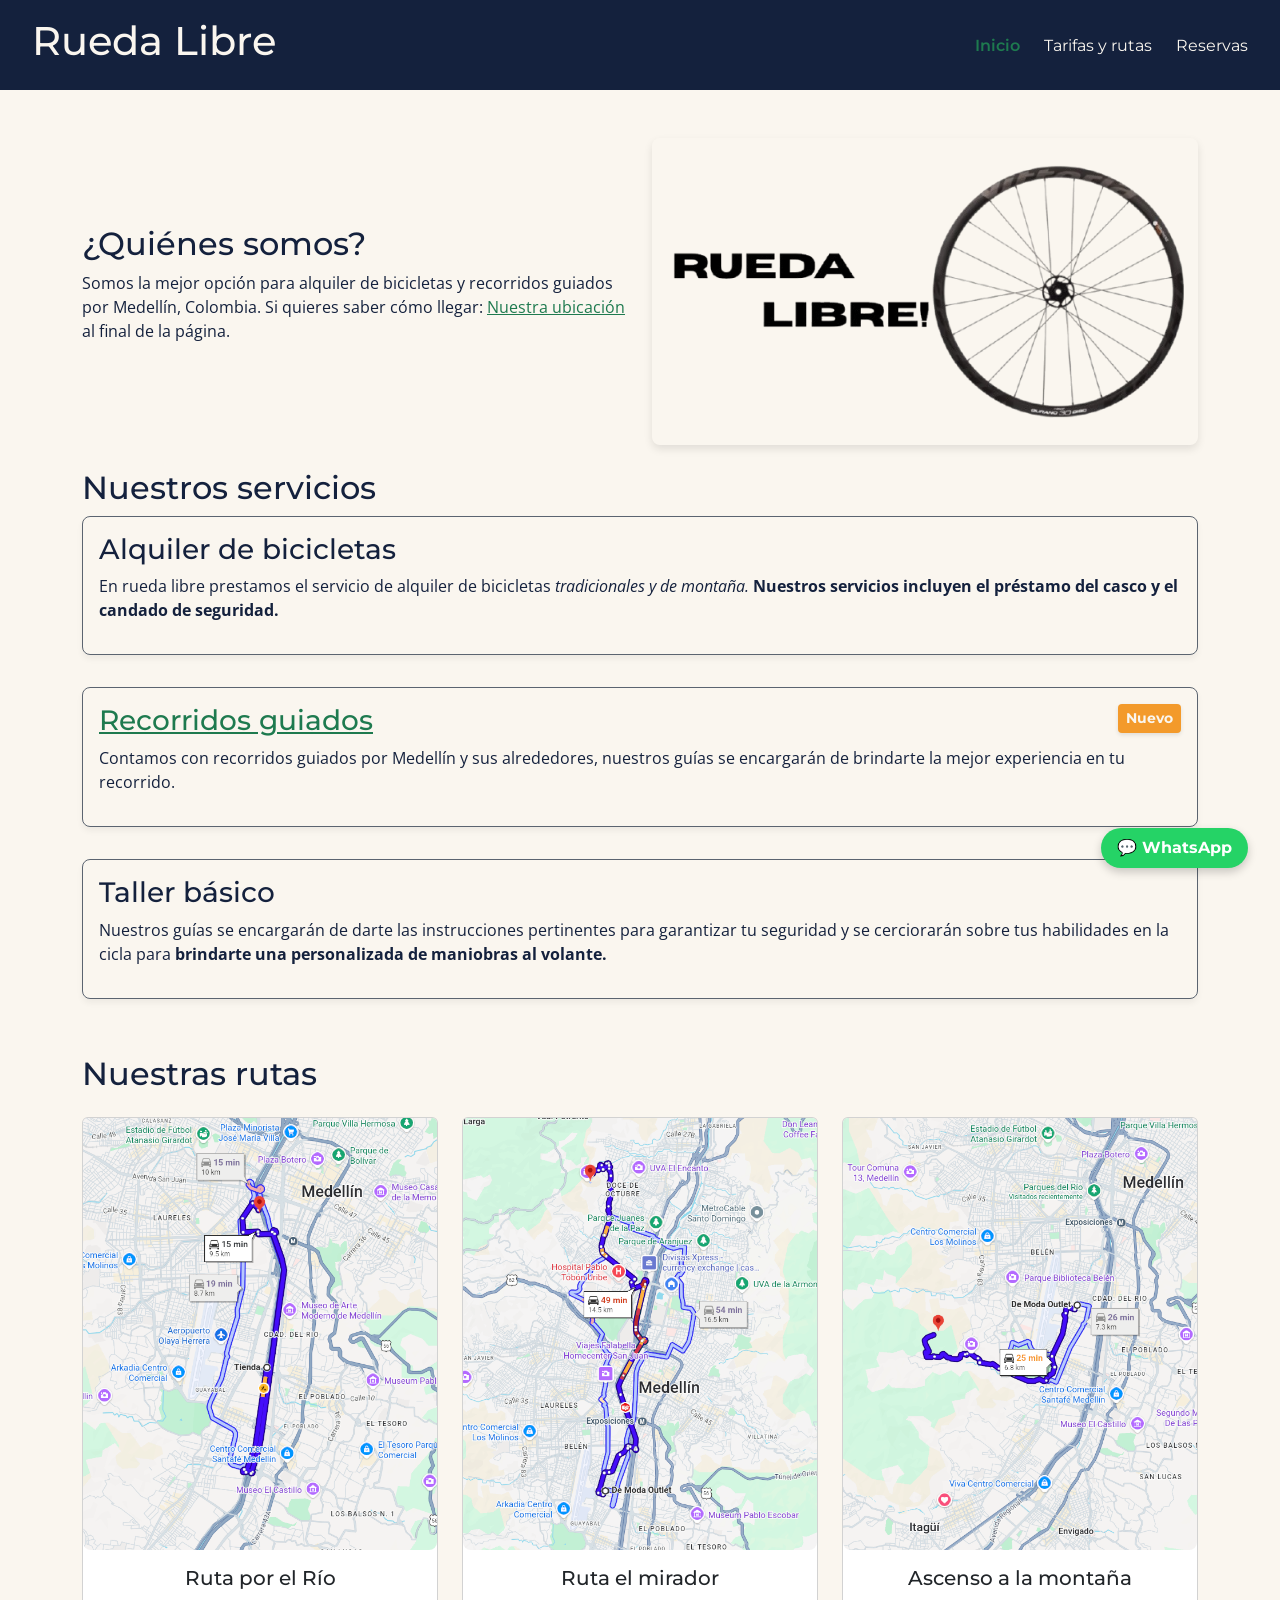
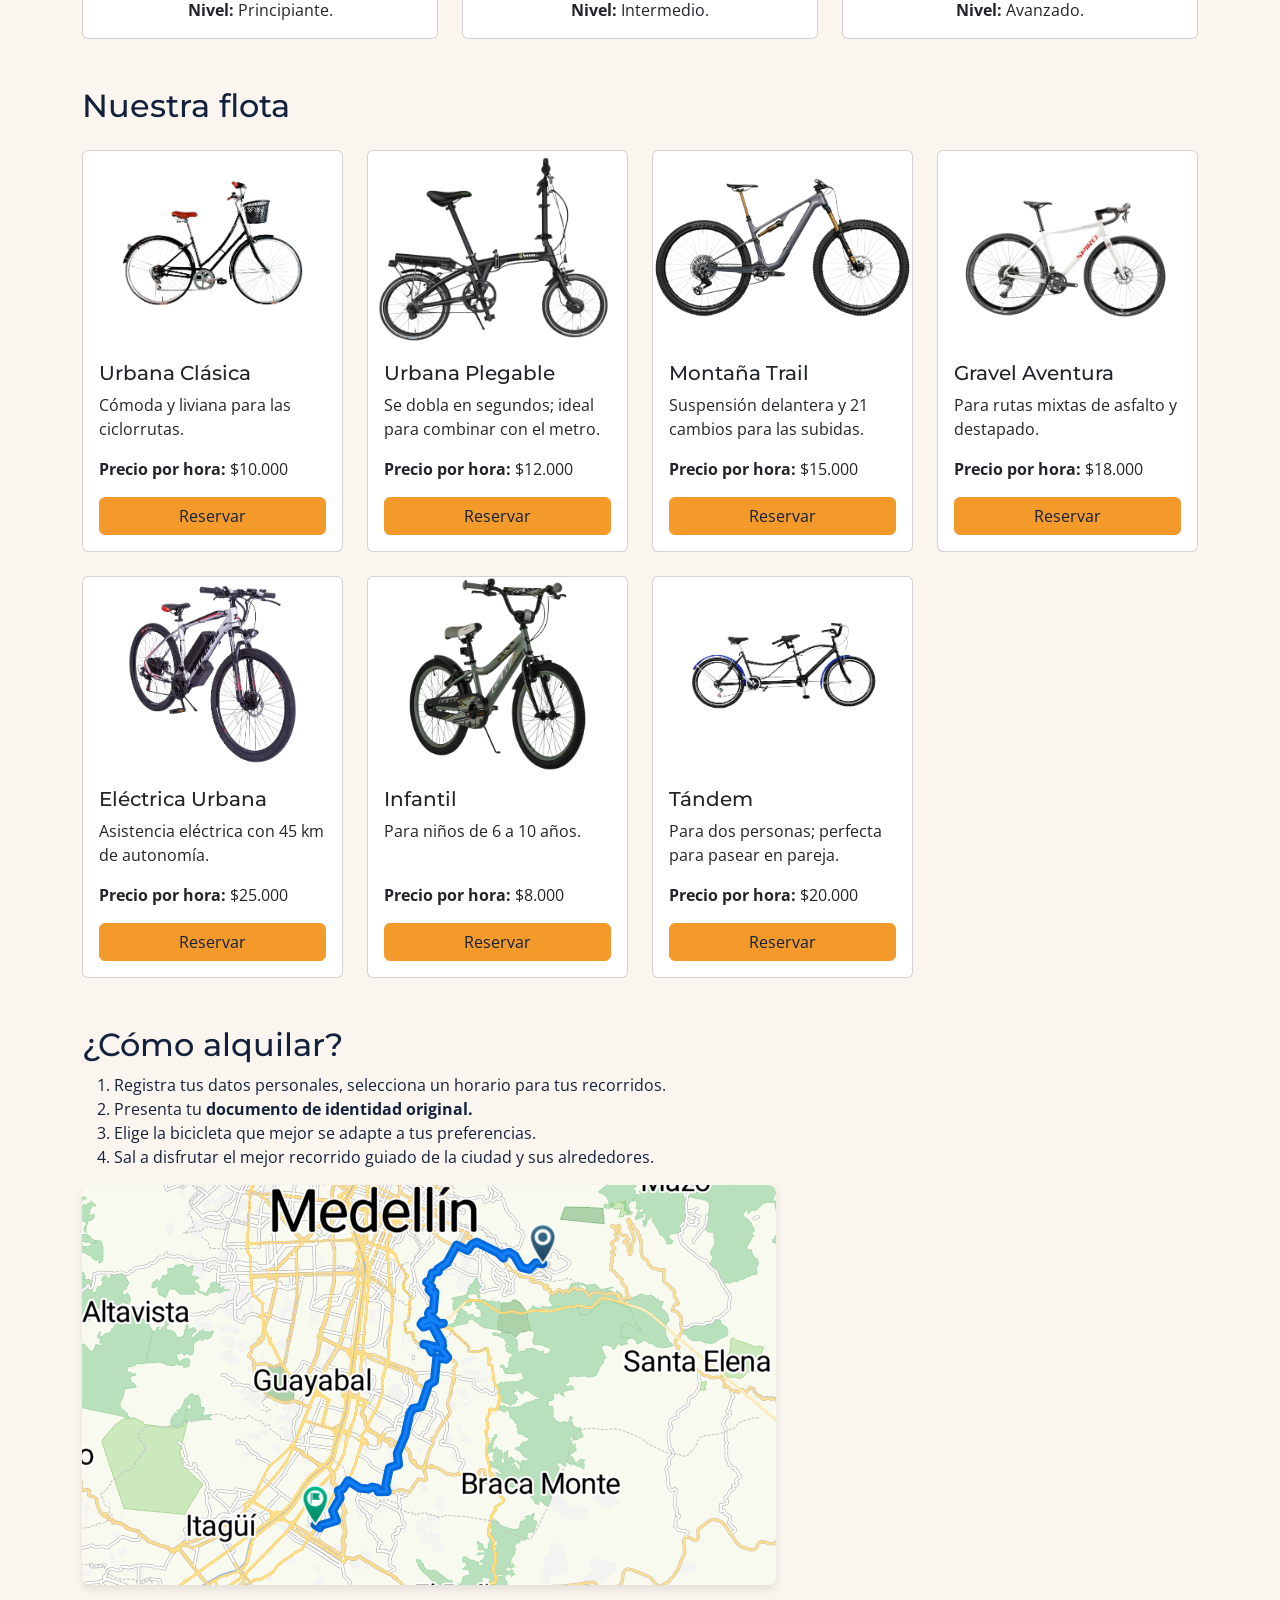
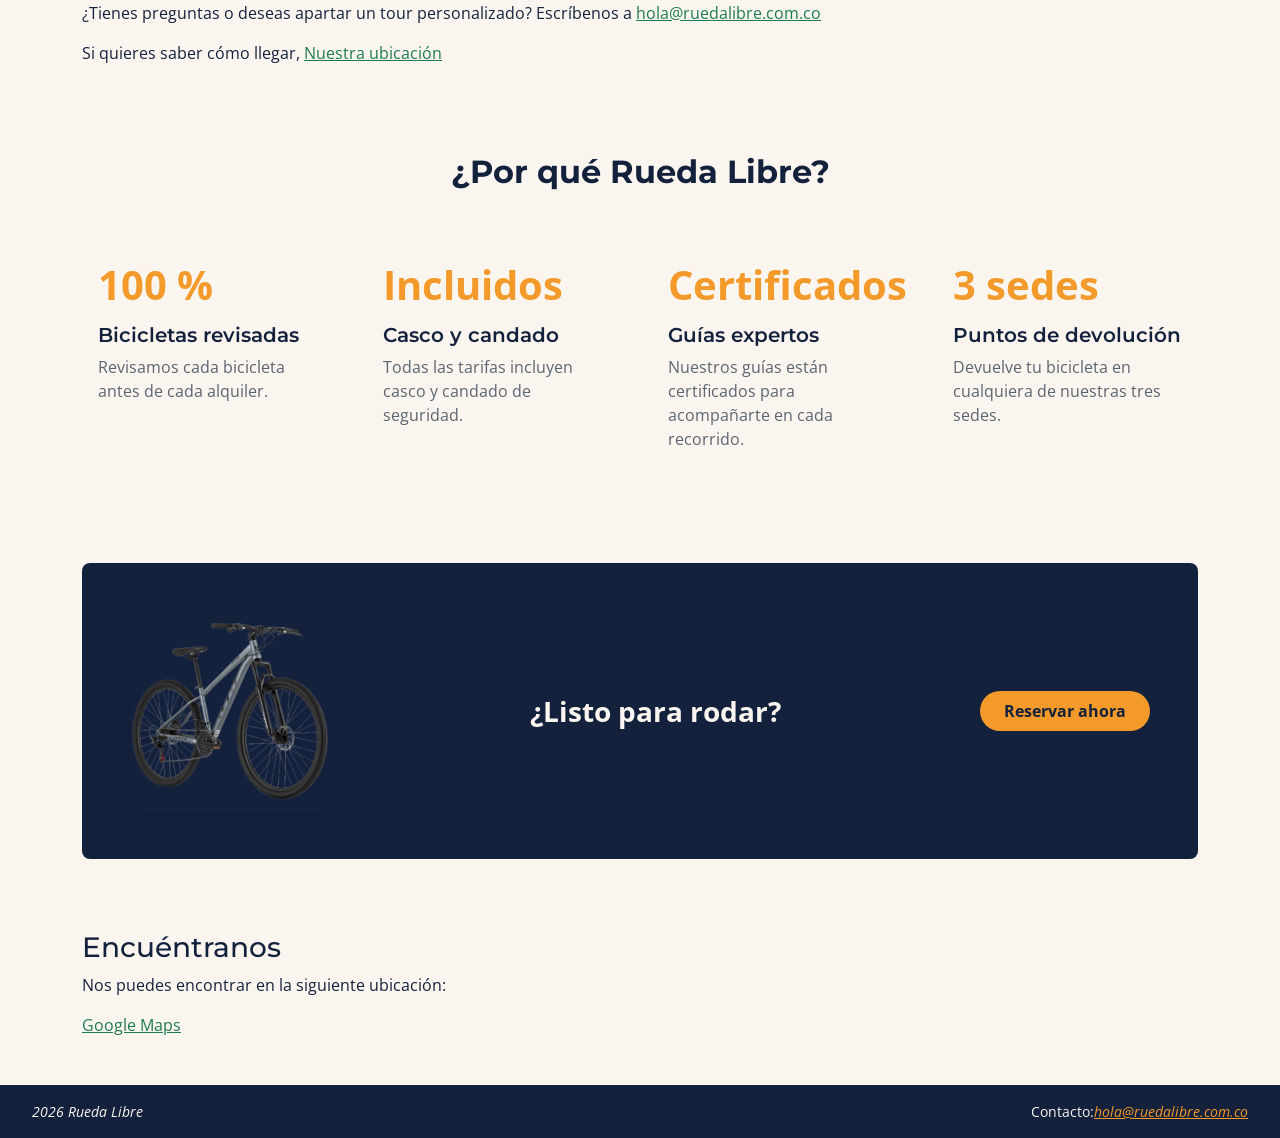
==== commit bf1b5f14: "MiniReto 8: tarifas y reservas migradas a Bootstrap + comparativa final" ====
--- a/index.html
+++ b/index.html
@@ -55,7 +55,6 @@
     </article>
   </section>
 
-  <!-- RUTAS: 1 columna en celular, 3 desde md -->
   <section class="py-4">
     <h2 class="mb-4">Nuestras rutas</h2>
     <div class="row g-4">
@@ -82,7 +81,7 @@
 
       <div class="col-12 col-md-4">
         <article class="card h-100 text-center">
-          <img src="paginas/img/ruta/ruta-montaña.png" class="card-img-top" alt="Ruta Montaña">
+          <img src="paginas/img/ruta/ruta-montana.png" class="card-img-top" alt="Ruta Montaña">
           <div class="card-body">
             <h3 class="h5 card-title">Ascenso a la montaña</h3>
             <p class="card-text"><strong>Nivel:</strong> Avanzado.</p>
@@ -129,7 +128,7 @@
       <div class="col-12 col-sm-6 col-lg-4 col-xl-3">
         <article class="card h-100">
           <div class="ratio ratio-4x3">
-            <img src="paginas/img/bicicleta/Bicicleta-Montaña-Trail-PNG.png" class="card-img-top object-fit-contain" alt="Montaña Trail">
+            <img src="paginas/img/bicicleta/Bicicleta-Montana-Trail-PNG.png" class="card-img-top object-fit-contain" alt="Montaña Trail">
           </div>
           <div class="card-body d-flex flex-column">
             <h3 class="h5 card-title">Montaña Trail</h3>
@@ -157,7 +156,7 @@
       <div class="col-12 col-sm-6 col-lg-4 col-xl-3">
         <article class="card h-100">
           <div class="ratio ratio-4x3">
-            <img src="paginas/img/bicicleta/Bicicleta-Eléctrica-Urbana-PNG.png" class="card-img-top object-fit-contain" alt="Eléctrica Urbana">
+            <img src="paginas/img/bicicleta/Bicicleta-Electrica-Urbana-PNG.png" class="card-img-top object-fit-contain" alt="Eléctrica Urbana">
           </div>
           <div class="card-body d-flex flex-column">
             <h3 class="h5 card-title">Eléctrica Urbana</h3>
--- a/CSS/styles.css
+++ b/CSS/styles.css
@@ -1,4 +1,4 @@
-/* 1. VARIABLES Y CONFIGURACIÓN GLOBAL */
+/* 1. VARIABLES (identidad de marca) */
 :root {
     --azul-noche: #14213d;
     --gris-asfalto: #5b6470;
@@ -9,74 +9,53 @@
     --font-titulo: 'Montserrat', sans-serif;
     --font-texto: 'Open Sans', sans-serif;
 
+    --espacio-xs: 0.25rem;
     --espacio-sm: 0.5rem;
     --espacio-md: 1rem;
     --espacio-lg: 2rem;
-    --espacio-xs: 0.25rem;
-}
-
-*, *::before, *::after {
-    box-sizing: border-box;
-}
-
+}
+
+/* 2. TIPOGRAFÍA Y COLORES BASE */
 body {
     font-family: var(--font-texto);
     color: var(--azul-noche);
     background-color: var(--crema);
+}
+
+h1, h2, h3, h4, h5, h6 {
+    font-family: var(--font-titulo);
+}
+
+main img {
+    border-radius: 8px;
+    box-shadow: 0 4px 8px rgba(0, 0, 0, 0.1);
+}
+
+/* 3. ENCABEZADO, MENÚ Y PIE TEMPORAL: el Flexbox del header, el menú y el footer se
+   reemplaza en el MiniReto 9 (navbar de Bootstrap). */
+header {
+    display: flex;
+    justify-content: space-between;
+    align-items: center;
+    padding: 1rem 2rem;
+    min-height: 10vh;
+    background-color: var(--azul-noche);
+    color: var(--crema);
+}
+
+header h1 {
+    color: var(--crema);
+    margin-bottom: var(--espacio-sm);
+}
+
+#menu {
+    display: flex;
+    flex-wrap: wrap;
+    justify-content: center;
+    gap: 1.5rem;
+    list-style: none;
     margin: 0;
     padding: 0;
-}
-
-h1, h2, h3, h4, h5, h6 {
-    font-family: var(--font-titulo);
-}
-
-
-/* 2. ESTRUCTURA BASE Y LAYOUT */
-header {
-    background-color: var(--azul-noche);
-    color: var(--crema);
-    padding: var(--espacio-lg);
-    text-align: center;
-    min-height: 10vh;
-}
-
-header h1 {
-    color: var(--crema);
-    margin-bottom: var(--espacio-sm);
-}
-
-/* TARIFAS Y RESERVAS: main sigue sin .container en esas páginas */
-main {
-max-width: 75rem;
-margin-left: auto;
-margin-right: auto;
-padding-left: 2rem;
-padding-right: 2rem;
-}
-
-/* TARIFAS Y RESERVAS: imágenes dentro de main (logo en tarifas) */
-main img {
-    max-width: 100%;
-    height: auto;
-    border-radius: 8px;
-    box-shadow: 0 4px 8px rgba(0, 0, 0, 0.1);
-    margin: var(--espacio-md) 0;
-}
-
-
-/* 3. NAVEGACIÓN Y MENÚ */
-#menu {
-    list-style: none;
-    padding: 0;
-    margin: 0;
-    display: flex;
-    justify-content: center;
-    gap: var(--espacio-md);
-}
-
-#menu li {
-    display: inline-block;
 }
 
 #menu a {
@@ -97,10 +76,24 @@
     outline: none;
 }
 
-
-/* 4. COMPONENTES (TARJETAS Y TABLAS) */
+footer {
+    display: flex;
+    justify-content: space-between;
+    align-items: center;
+    gap: 2rem;
+    padding: 1rem 2rem;
+    background-color: var(--azul-noche);
+    color: var(--crema);
+    font-size: 0.875rem;
+}
+
+footer a {
+    color: var(--naranja-pedal);
+}
+
+/* 4. COMPONENTES: TARJETAS DE SERVICIOS */
 .tarjeta-servicio {
-    position: relative; 
+    position: relative;
     background-color: var(--crema);
     border: 1px solid var(--gris-asfalto);
     border-radius: 8px;
@@ -109,15 +102,7 @@
     box-shadow: 0 4px 6px rgba(0, 0, 0, 0.05);
 }
 
-.tarjeta-servicio img {
-    width: 100%;
-    height: auto;
-    border-radius: 4px;
-    margin-bottom: var(--espacio-sm);
-}
-
 .tarjeta-servicio h3 {
-    font-family: var(--font-titulo);
     color: var(--azul-noche);
     margin-top: 0;
     margin-bottom: var(--espacio-sm);
@@ -137,7 +122,7 @@
     box-shadow: 0 2px 4px rgba(0, 0, 0, 0.1);
 }
 
-/* TARIFAS: tablas */ /* RESERVAS: formulario */
+/* 5. TABLAS (tarifas)*/
 table {
     width: 100%;
     border-collapse: collapse;
@@ -145,6 +130,11 @@
     background-color: var(--crema);
 }
 
+caption {
+    caption-side: top;
+    color: var(--azul-noche);
+}
+
 th, td {
     padding: var(--espacio-sm) var(--espacio-md);
     text-align: left;
@@ -161,15 +151,27 @@
     background-color: rgba(0, 0, 0, 0.02);
 }
 
-
-/* 5. FORMULARIOS Y BOTONES */ /* RESERVAS: formulario */
+/* 6. FORMULARIO (reservas) */
 form {
     background-color: var(--crema);
     border: 1px solid var(--gris-asfalto);
     border-radius: 8px;
     padding: var(--espacio-lg);
-    max-width: 36rem;
-    margin: 0 auto;
+}
+
+fieldset {
+    border: 1px solid var(--gris-asfalto);
+    border-radius: 8px;
+    padding: var(--espacio-md);
+    margin-bottom: var(--espacio-md);
+}
+
+legend {
+    float: none;
+    width: auto;
+    padding: 0 var(--espacio-sm);
+    font-family: var(--font-titulo);
+    font-size: 1.1rem;
 }
 
 .grupo-formulario {
@@ -182,12 +184,20 @@
     color: var(--azul-noche);
     margin-bottom: var(--espacio-xs);
     font-weight: 600;
+}
+
+input[type="radio"] + label,
+input[type="checkbox"] + label {
+    display: inline-block;
+    margin-right: 1rem;
+    font-weight: 400;
 }
 
 input[type="text"],
 input[type="email"],
 input[type="tel"],
 input[type="date"],
+input[type="number"],
 select,
 textarea {
     width: 100%;
@@ -206,7 +216,8 @@
     border-color: transparent;
 }
 
-/* TARIFAS: botón "¡Reserva ahora!" */
+/*7. BOTONES Y COMPONENTES FLOTANTES TEMPORAL: .btn-cta y el botón del formulario se unifican
+   con clases de Bootstrap en el MiniReto 9. */
 .btn-cta {
     display: inline-block;
     background-color: var(--naranja-pedal);
@@ -227,8 +238,6 @@
     outline: none;
 }
 
-
-/* 6. COMPONENTES FLOTANTES (WHATSAPP) */
 .btn-whatsapp {
     position: fixed;
     bottom: 2rem;
@@ -250,6 +259,7 @@
 
 .btn-whatsapp:hover {
     background-color: #20ba5a;
+    color: #ffffff;
     transform: scale(1.05);
 }
 
@@ -258,128 +268,34 @@
     outline-offset: 2px;
 }
 
-
-
-
-/* SEMANA #2. Flexbox, Grid y diseño responsive */
-
-header {
-    display: flex;
-    justify-content: space-between;
-    align-items: center;
-    padding: 1rem 2rem;
-}
-
-header nav ul {
-    display: flex;
-    flex-wrap: wrap;
-    gap: 1.5rem;
-    list-style: none;
+/* 8. AJUSTES FRENTE A BOOTSTRAP (sin !important) */
+:root {
+    --bs-dark-rgb: 20, 33, 61;
+    --bs-warning-rgb: 243, 154, 43;
+    --bs-secondary-rgb: 91, 100, 112;
+    --bs-success-rgb: 30, 122, 79;
+    --bs-light-rgb: 250, 246, 239;
+    --bs-link-color-rgb: 30, 122, 79;
+    --bs-link-hover-color-rgb: 243, 154, 43;
+}
+
+.btn-warning {
+    --bs-btn-color: var(--azul-noche);
+    --bs-btn-bg: var(--naranja-pedal);
+    --bs-btn-border-color: var(--naranja-pedal);
+    --bs-btn-hover-color: var(--azul-noche);
+    --bs-btn-hover-bg: #e08730;
+    --bs-btn-hover-border-color: #e08730;
+    --bs-btn-active-color: var(--azul-noche);
+    --bs-btn-active-bg: #e08730;
+    --bs-btn-active-border-color: #e08730;
+}
+
+.card img {
     margin: 0;
-    padding: 0; 
-}
-
-
-/* Layout bidimensional 2:1 para Reservas */ /* RESERVAS: layout 2:1 y fila del formulario */
-.reservas-layout {
-display: grid;
-grid-template-columns: 2fr 1fr; 
-gap: 2.5rem;                   
-align-items: start;           
-}
-
-.columna-formulario,
-.columna-contacto {
-min-width: 0;
-}
-
-.grupo-formulario input[type="text"],
-.grupo-formulario input[type="email"],
-.grupo-formulario input[type="tel"],
-.grupo-formulario input[type="date"],
-.grupo-formulario input[type="number"],
-.grupo-formulario select,
-.grupo-formulario textarea {
-width: 100%;
-box-sizing: border-box;
-}
-
-
-.fila-formulario {
-display: grid;
-grid-template-columns: repeat(2, 1fr);
-gap: 1rem;
-}
-
-.fila-formulario .grupo-formulario {
-min-width: 0; 
-}
-
-.columna-formulario form {
-max-width: none;
-margin: 0;
-}
-
-footer {
-display: flex;
-justify-content: space-between;
-align-items: center;
-gap: 2rem;
-padding: 1rem 2rem;
-background-color: var(--azul-noche);
-color: var(--crema);
-font-size: 0.875rem;
-}
-
-footer a {
-color: var(--naranja-pedal);
-}
-
-input[type="radio"] + label,
-input[type="checkbox"] + label {
-display: inline-block;
-margin-right: 1rem;
-font-weight: 400;
-}
-
-/*AJUSTES FRENTE A BOOTSTRAP (inicio)*/
-
-/* Colores de marca: las utilidades de Bootstrap usan !important,
-   pero leen variables --bs-*-rgb. Si las redefino, cambia el color sin !important. */
-:root {
-  --bs-dark-rgb: 20, 33, 61;           
-  --bs-warning-rgb: 243, 154, 43;      
-  --bs-secondary-rgb: 91, 100, 112;    
-  --bs-success-rgb: 30, 122, 79;       
-  --bs-light-rgb: 250, 246, 239;       
-  --bs-link-color-rgb: 30, 122, 79;
-  --bs-link-hover-color-rgb: 243, 154, 43;
-}
-
-/* El componente botón tiene sus propias variables */
-.btn-warning {
-  --bs-btn-color: var(--azul-noche);
-  --bs-btn-bg: var(--naranja-pedal);
-  --bs-btn-border-color: var(--naranja-pedal);
-  --bs-btn-hover-color: var(--azul-noche);
-  --bs-btn-hover-bg: #e08730;
-  --bs-btn-hover-border-color: #e08730;
-  --bs-btn-active-color: var(--azul-noche);
-  --bs-btn-active-bg: #e08730;
-  --bs-btn-active-border-color: #e08730;
-}
-
-/* Imágenes de tarjetas: main img (0,0,2) pierde frente a .card img (0,1,1) */
-.card img {
-  margin: 0;
-  box-shadow: none;
-}
-
-/* a:hover de Bootstrap pisa el color de WhatsApp y del pie */
-.btn-whatsapp:hover {
-  color: #ffffff;
+    box-shadow: none;
 }
 
 footer a:hover {
-  color: var(--crema);
-}+    color: var(--crema);
+}
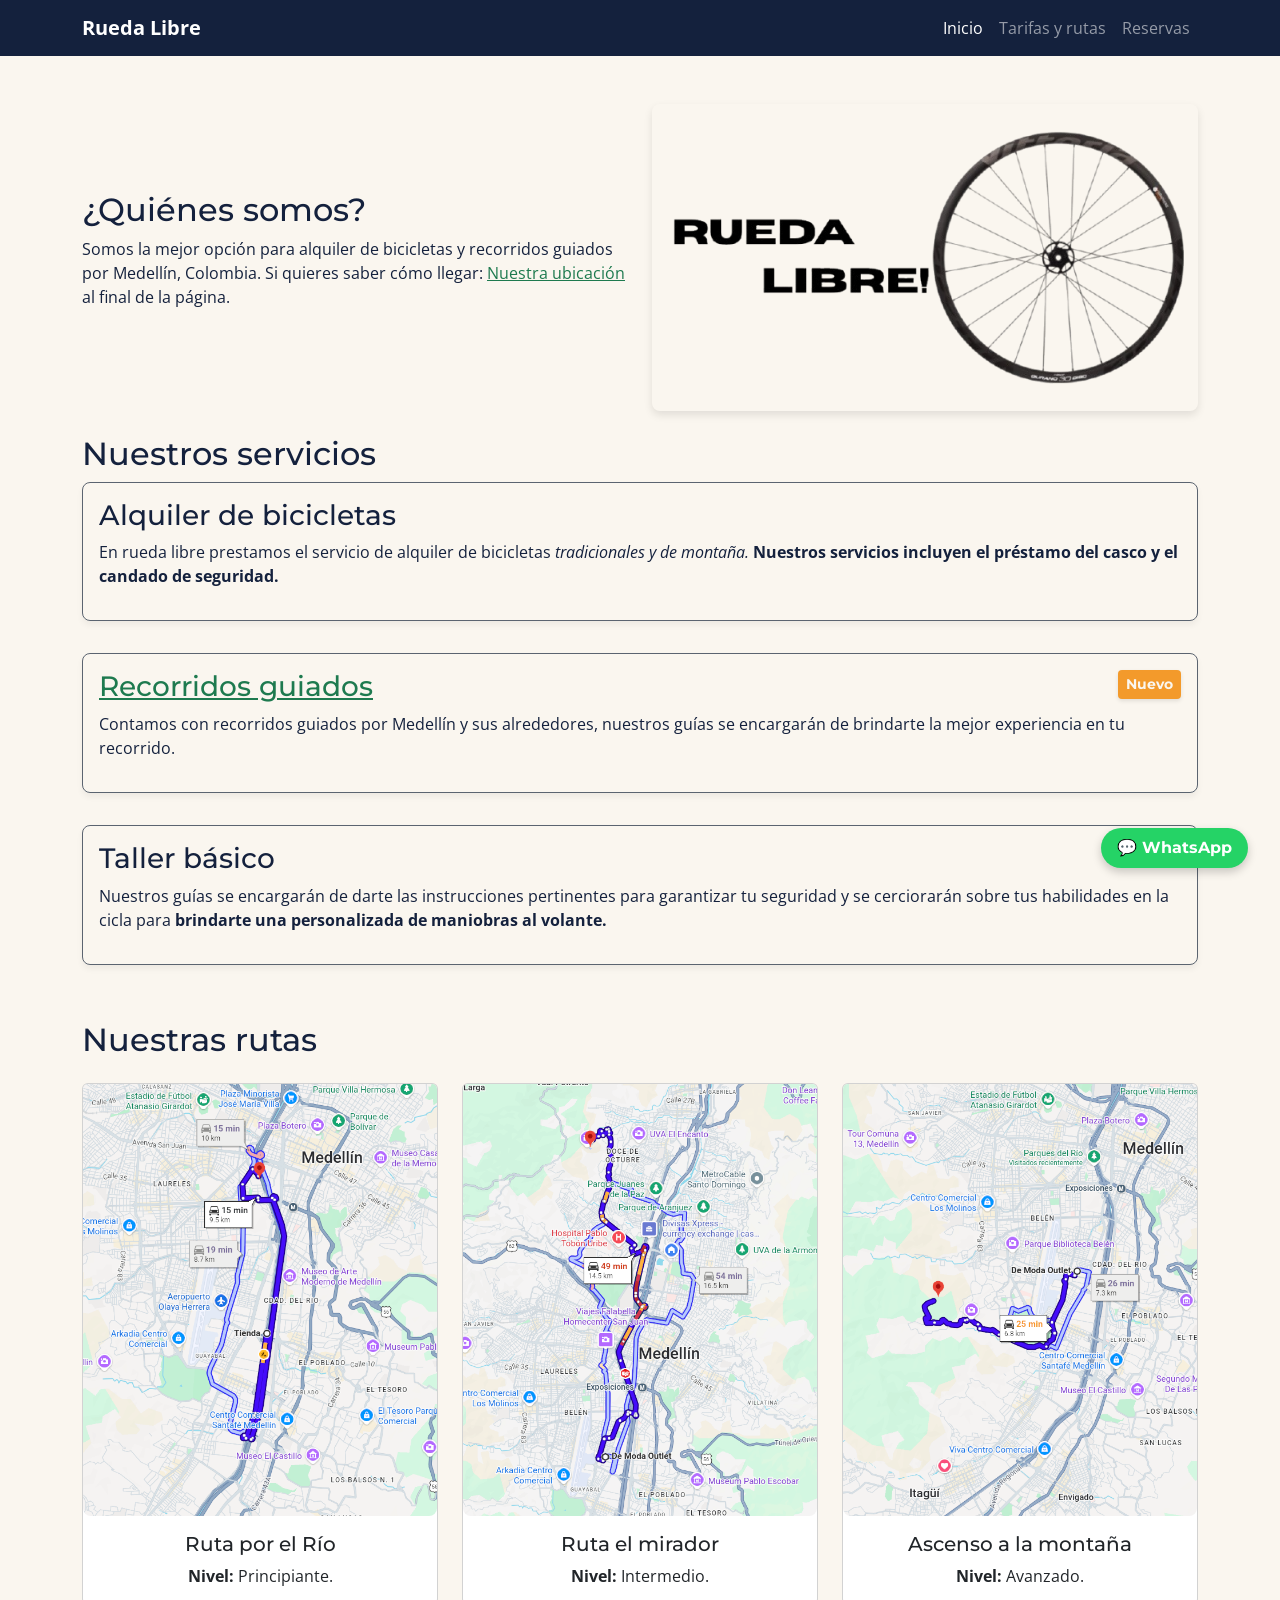
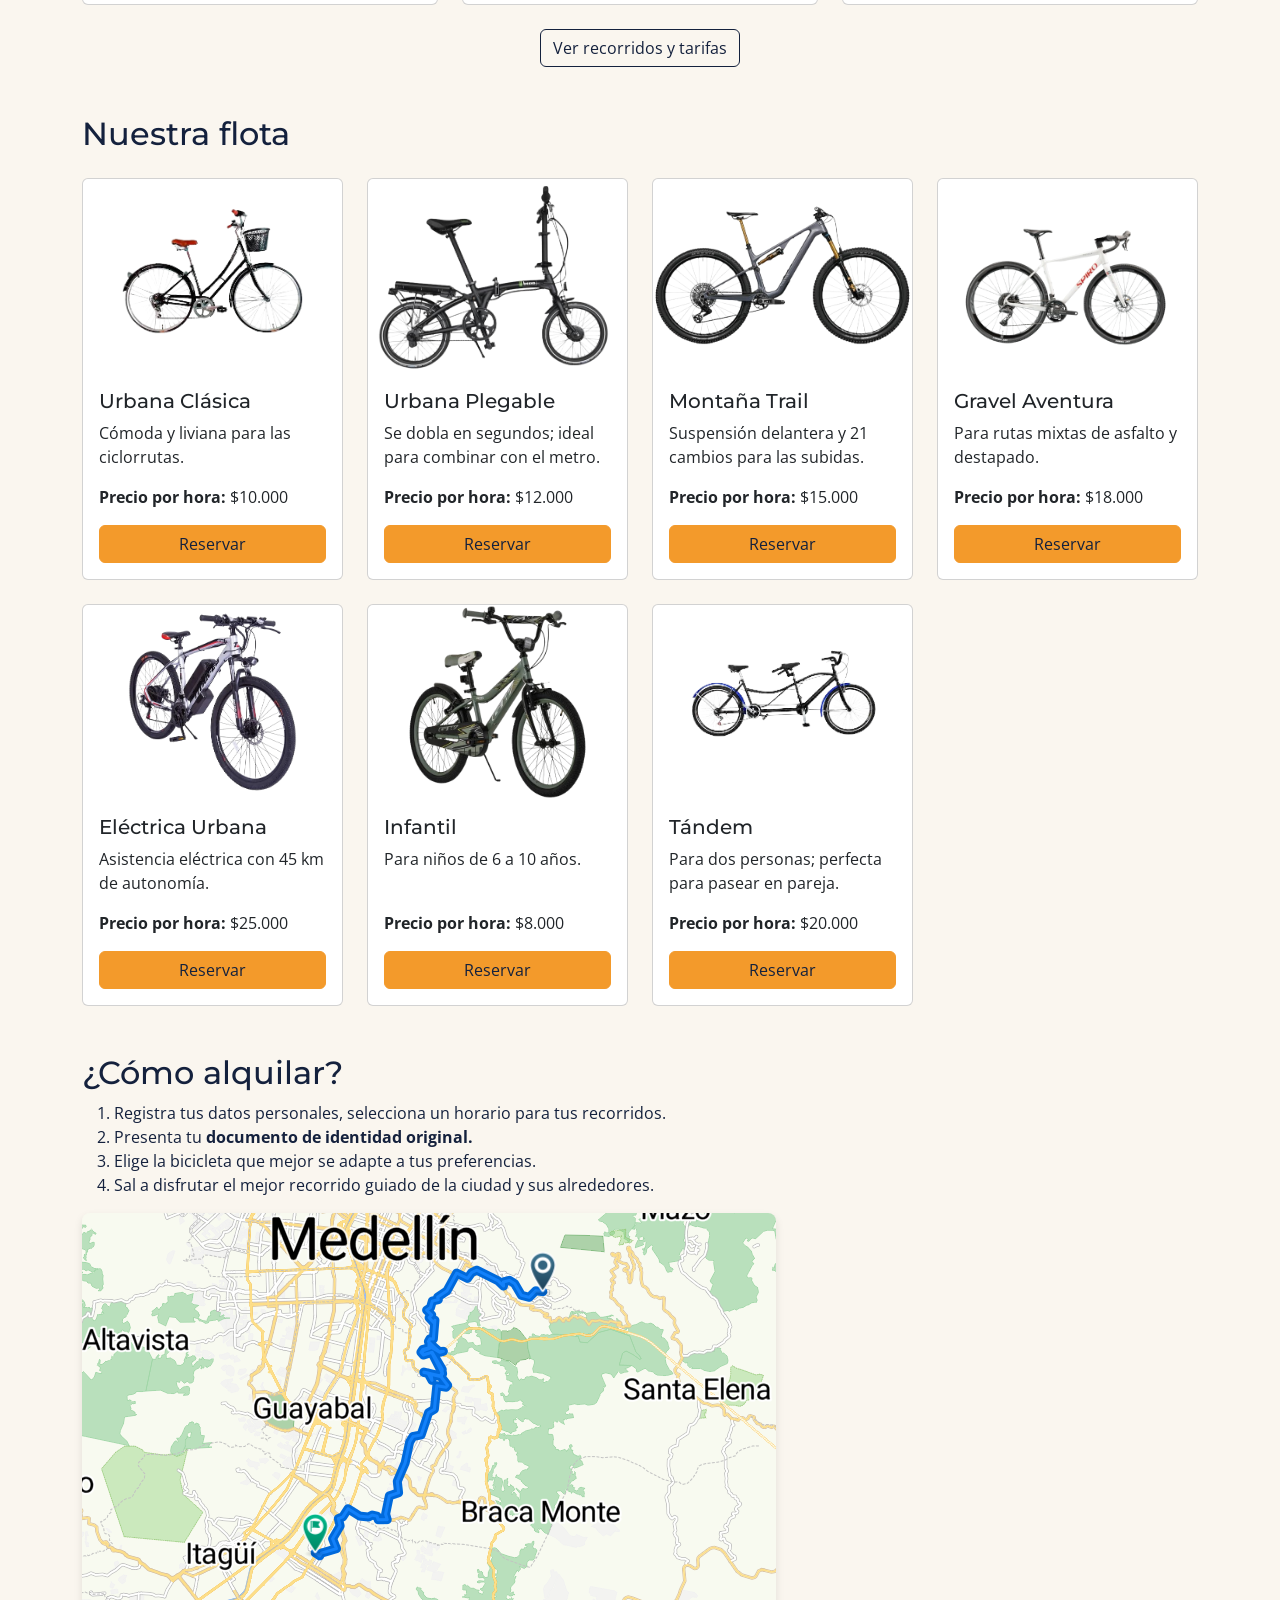
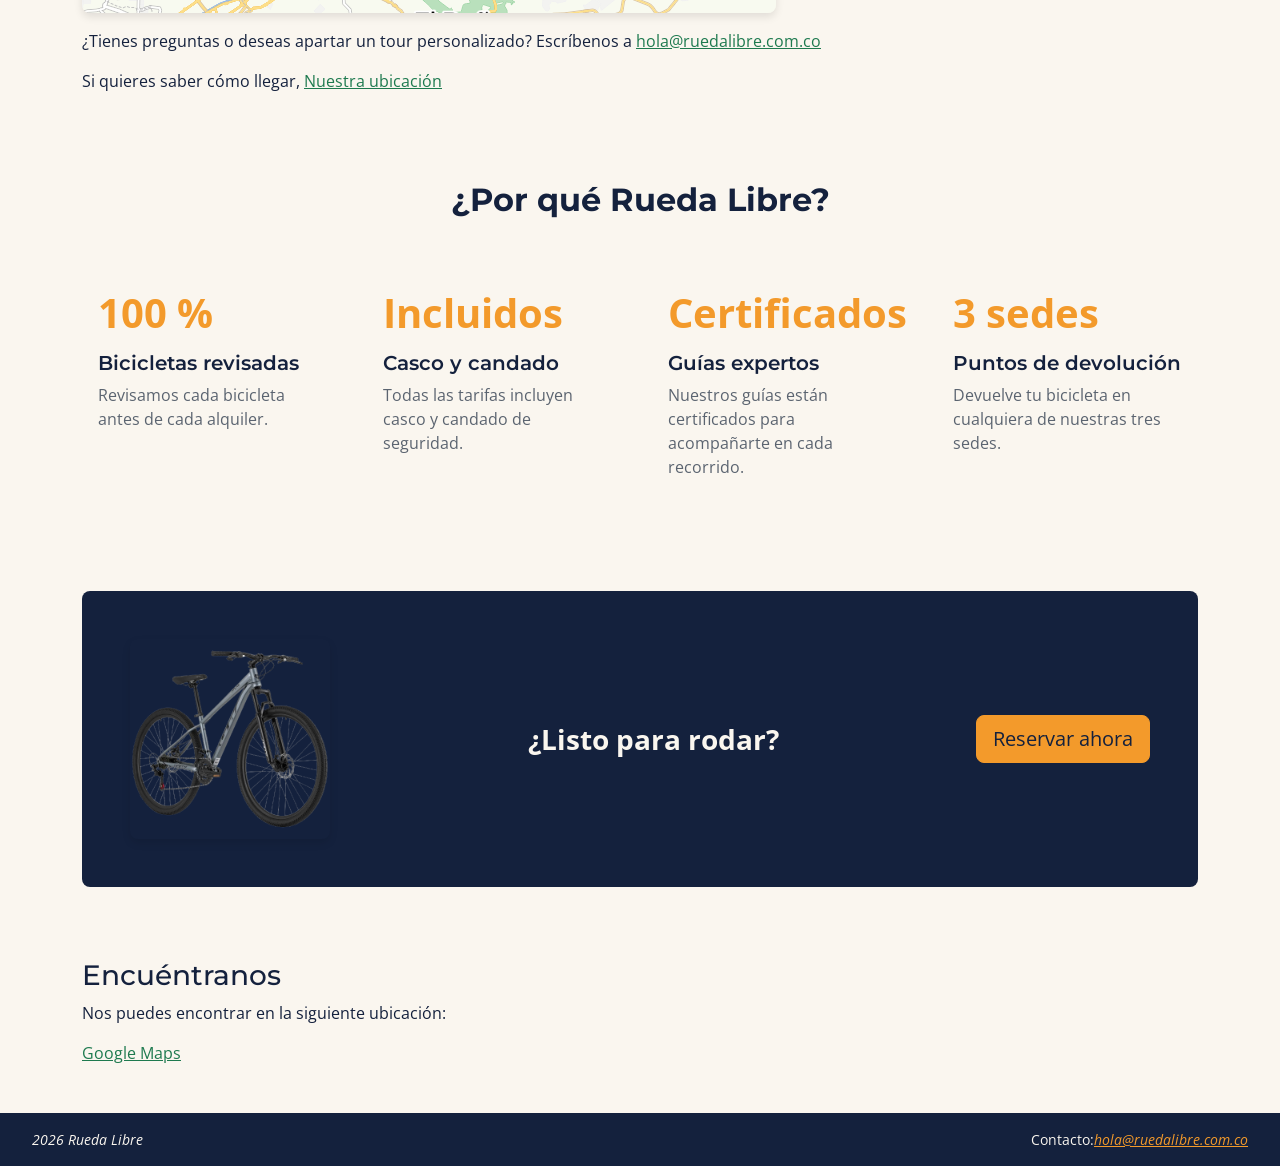
==== commit c1b61a7f: "MiniReto 9: navbar colapsable de Bootstrap y botones unificados" ====
--- a/index.html
+++ b/index.html
@@ -11,19 +11,38 @@
     <link rel="stylesheet" href="CSS/styles.css">
 </head>
 <body>
-    <header>
-        <h1>Rueda Libre</h1>
-        <nav>
-            <ul id="menu">
-                <li><a href="index.html" class="activo">Inicio</a></li>
-                <li><a href="paginas/tarifas.html">Tarifas y rutas</a></li>
-                <li><a href="paginas/reservas.html">Reservas</a></li>
-            </ul>
-        </nav>
-    </header>
+   <header>
+  <nav class="navbar navbar-expand-lg bg-dark navbar-dark">
+    <div class="container">
+      <a class="navbar-brand fw-bold" href="index.html">Rueda Libre</a>
+
+      <button class="navbar-toggler" type="button"
+              data-bs-toggle="collapse"
+              data-bs-target="#menuPrincipal"
+              aria-controls="menuPrincipal"
+              aria-expanded="false"
+              aria-label="Abrir o cerrar el menú">
+        <span class="navbar-toggler-icon"></span>
+      </button>
+
+      <div class="collapse navbar-collapse" id="menuPrincipal">
+        <ul class="navbar-nav ms-auto mb-2 mb-lg-0">
+          <li class="nav-item">
+            <a class="nav-link active" href="index.html">Inicio</a>
+          </li>
+          <li class="nav-item">
+            <a class="nav-link" href="paginas/tarifas.html">Tarifas y rutas</a>
+          </li>
+          <li class="nav-item">
+            <a class="nav-link" href="paginas/reservas.html">Reservas</a>
+          </li>
+        </ul>
+      </div>
+    </div>
+  </nav>
+</header>
     <main class="container py-4">
 
-  <!-- PORTADA: 2 columnas desde md, texto centrado verticalmente -->
   <section class="row align-items-center g-4 py-4">
     <div class="col-12 col-md-6">
       <h2>¿Quiénes somos?</h2>
@@ -37,7 +56,7 @@
     </div>
   </section>
 
-  <!-- SERVICIOS: sin cambios de distribución (no está en este paso) -->
+
   <section class="servicios">
     <h2>Nuestros servicios</h2>
     <article class="tarjeta-servicio">
@@ -85,10 +104,12 @@
           <div class="card-body">
             <h3 class="h5 card-title">Ascenso a la montaña</h3>
             <p class="card-text"><strong>Nivel:</strong> Avanzado.</p>
-          </div>
-        </article>
-      </div>
-
+            </div>
+          </div>
+        </article>
+      </div>
+      <div class="text-center mt-4">
+            <a href="paginas/tarifas.html" class="btn btn-outline-dark">Ver recorridos y tarifas</a>
     </div>
   </section>
 
@@ -260,8 +281,7 @@
           class="d-none d-md-block img-fluid"
           width="200" alt="" aria-hidden="true">
       <p class="fs-3 fw-bold mb-0">¿Listo para rodar?</p>
-      <a href="paginas/reservas.html"
-        class="bg-warning text-dark fw-bold text-decoration-none px-4 py-2 rounded-pill">Reservar ahora</a>
+      <a href="paginas/reservas.html" class="btn btn-warning btn-lg">Reservar ahora</a>
     </div>
   </section>
 
@@ -276,7 +296,7 @@
     
     <footer>
         <div class="footer-marca"><em>2026 Rueda Libre</em></div>
-        <div class="footer-contacto">Contacto:<a href="mailto:hola@ruedalibre.com.co"><em>hola@ruedalibre.com.co</a></em></div> 
+        <div class="footer-contacto">Contacto:<a href="mailto:hola@ruedalibre.com.co"><em>hola@ruedalibre.com.co</em></a></div> 
     </footer>
   
 <a href="https://wa.me/573000000000" class="btn-whatsapp" target="_blank" rel="noopener noreferrer" aria-label="Contáctanos por WhatsApp">
--- a/CSS/styles.css
+++ b/CSS/styles.css
@@ -31,50 +31,7 @@
     box-shadow: 0 4px 8px rgba(0, 0, 0, 0.1);
 }
 
-/* 3. ENCABEZADO, MENÚ Y PIE TEMPORAL: el Flexbox del header, el menú y el footer se
-   reemplaza en el MiniReto 9 (navbar de Bootstrap). */
-header {
-    display: flex;
-    justify-content: space-between;
-    align-items: center;
-    padding: 1rem 2rem;
-    min-height: 10vh;
-    background-color: var(--azul-noche);
-    color: var(--crema);
-}
-
-header h1 {
-    color: var(--crema);
-    margin-bottom: var(--espacio-sm);
-}
-
-#menu {
-    display: flex;
-    flex-wrap: wrap;
-    justify-content: center;
-    gap: 1.5rem;
-    list-style: none;
-    margin: 0;
-    padding: 0;
-}
-
-#menu a {
-    color: var(--crema);
-    text-decoration: none;
-    font-family: var(--font-titulo);
-}
-
-#menu a.activo {
-    color: var(--verde-ruta);
-    font-weight: 600;
-}
-
-#menu a:hover,
-#menu a:focus {
-    color: var(--naranja-pedal);
-    text-decoration: underline;
-    outline: none;
-}
+/* 3.PIE DE PÁGINA */
 
 footer {
     display: flex;
@@ -216,27 +173,6 @@
     border-color: transparent;
 }
 
-/*7. BOTONES Y COMPONENTES FLOTANTES TEMPORAL: .btn-cta y el botón del formulario se unifican
-   con clases de Bootstrap en el MiniReto 9. */
-.btn-cta {
-    display: inline-block;
-    background-color: var(--naranja-pedal);
-    color: var(--crema);
-    padding: var(--espacio-sm) var(--espacio-md);
-    border-radius: 4px;
-    text-decoration: none;
-    font-family: var(--font-titulo);
-    font-weight: 600;
-    transition: background-color 0.2s ease;
-}
-
-.btn-cta:hover,
-.btn-cta:focus {
-    background-color: var(--verde-ruta);
-    color: var(--crema);
-    text-decoration: none;
-    outline: none;
-}
 
 .btn-whatsapp {
     position: fixed;
@@ -299,3 +235,14 @@
 footer a:hover {
     color: var(--crema);
 }
+
+.btn-outline-dark {
+    --bs-btn-color: var(--azul-noche);
+    --bs-btn-border-color: var(--azul-noche);
+    --bs-btn-hover-color: var(--crema);
+    --bs-btn-hover-bg: var(--azul-noche);
+    --bs-btn-hover-border-color: var(--azul-noche);
+    --bs-btn-active-color: var(--crema);
+    --bs-btn-active-bg: var(--azul-noche);
+    --bs-btn-active-border-color: var(--azul-noche);
+}
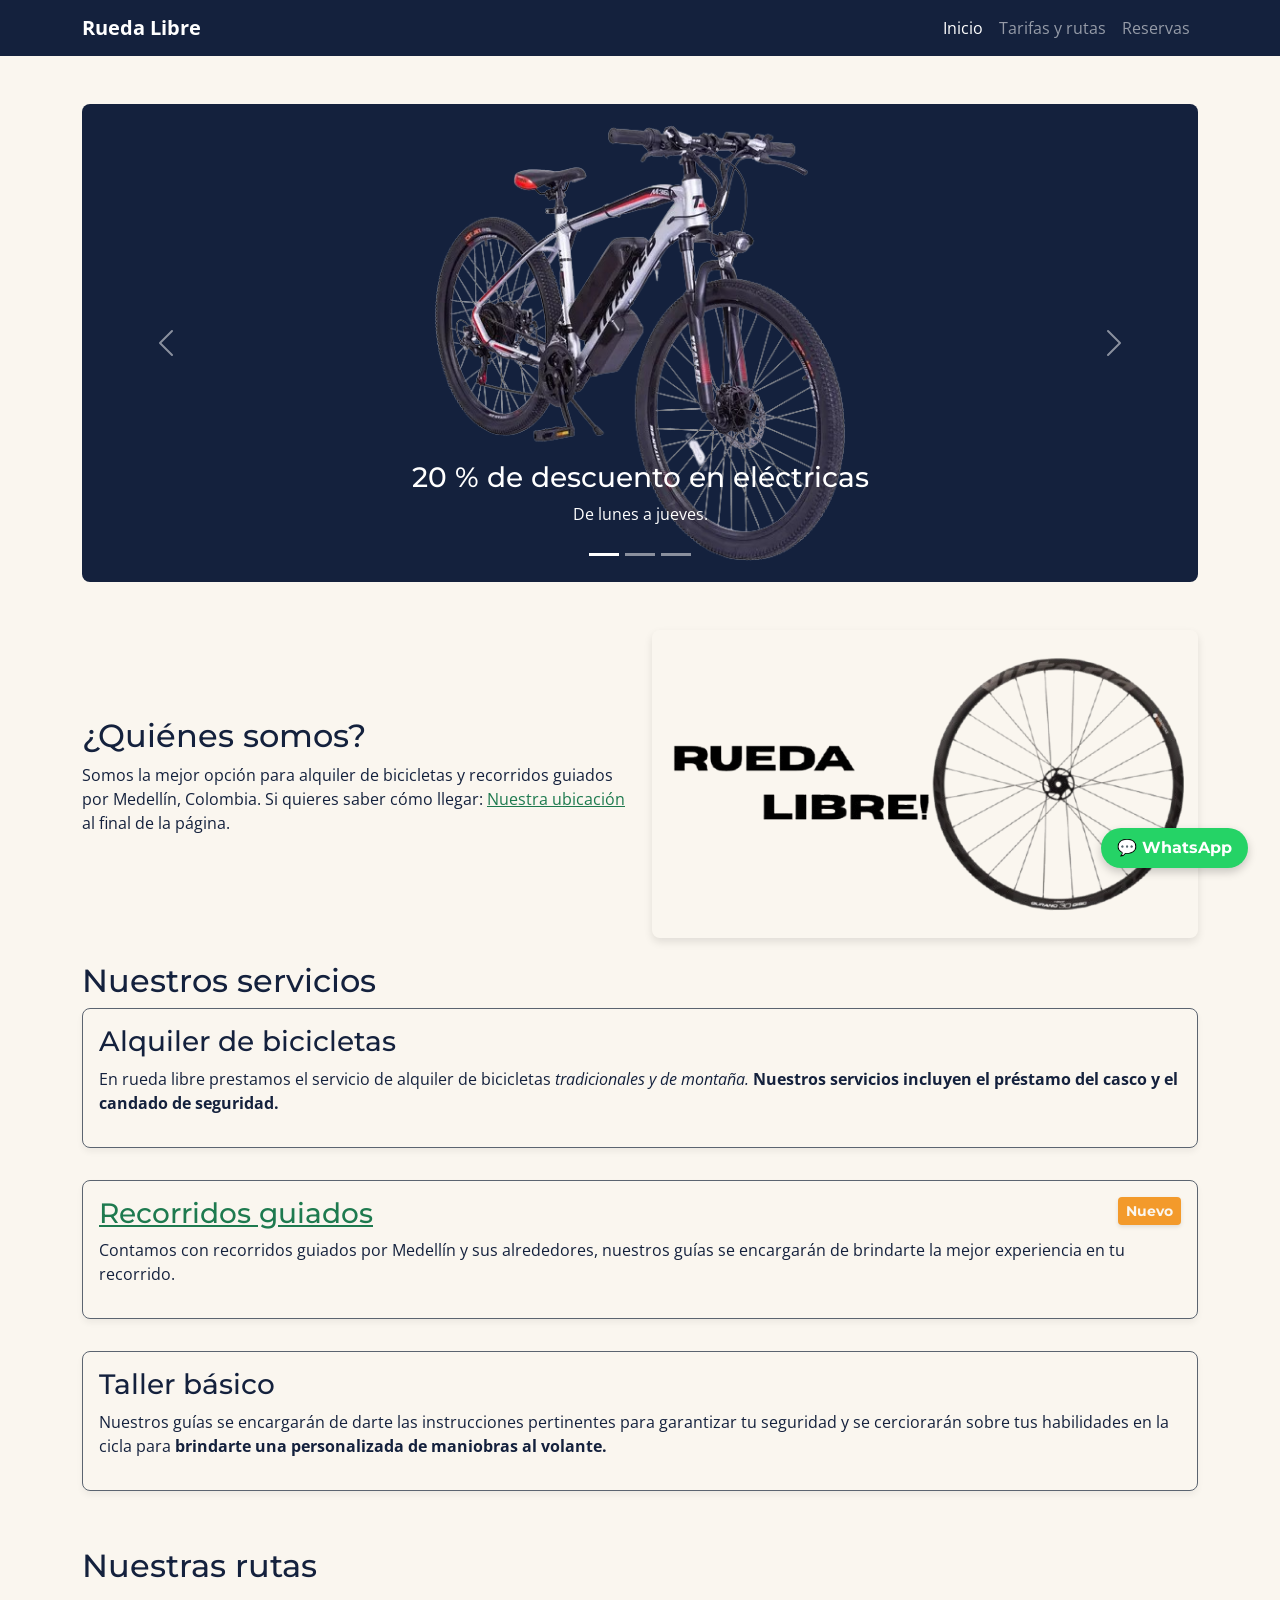
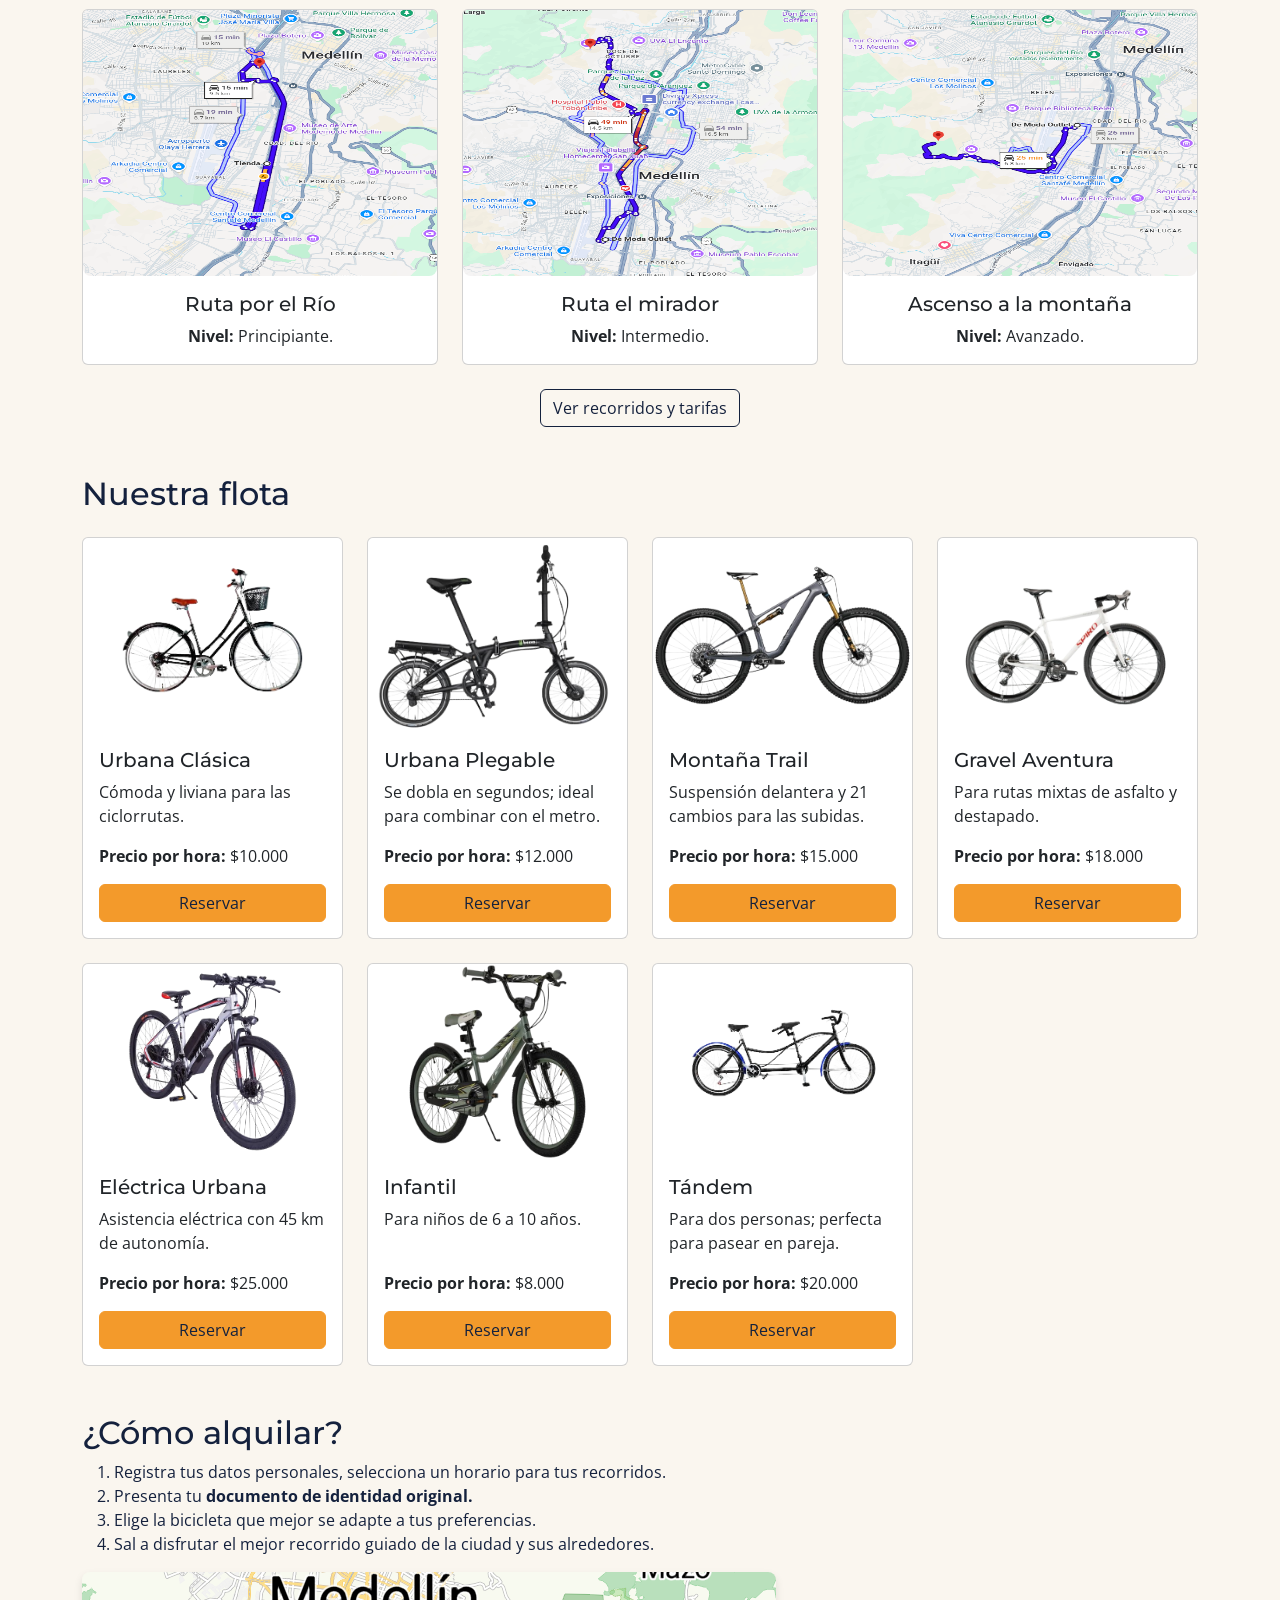
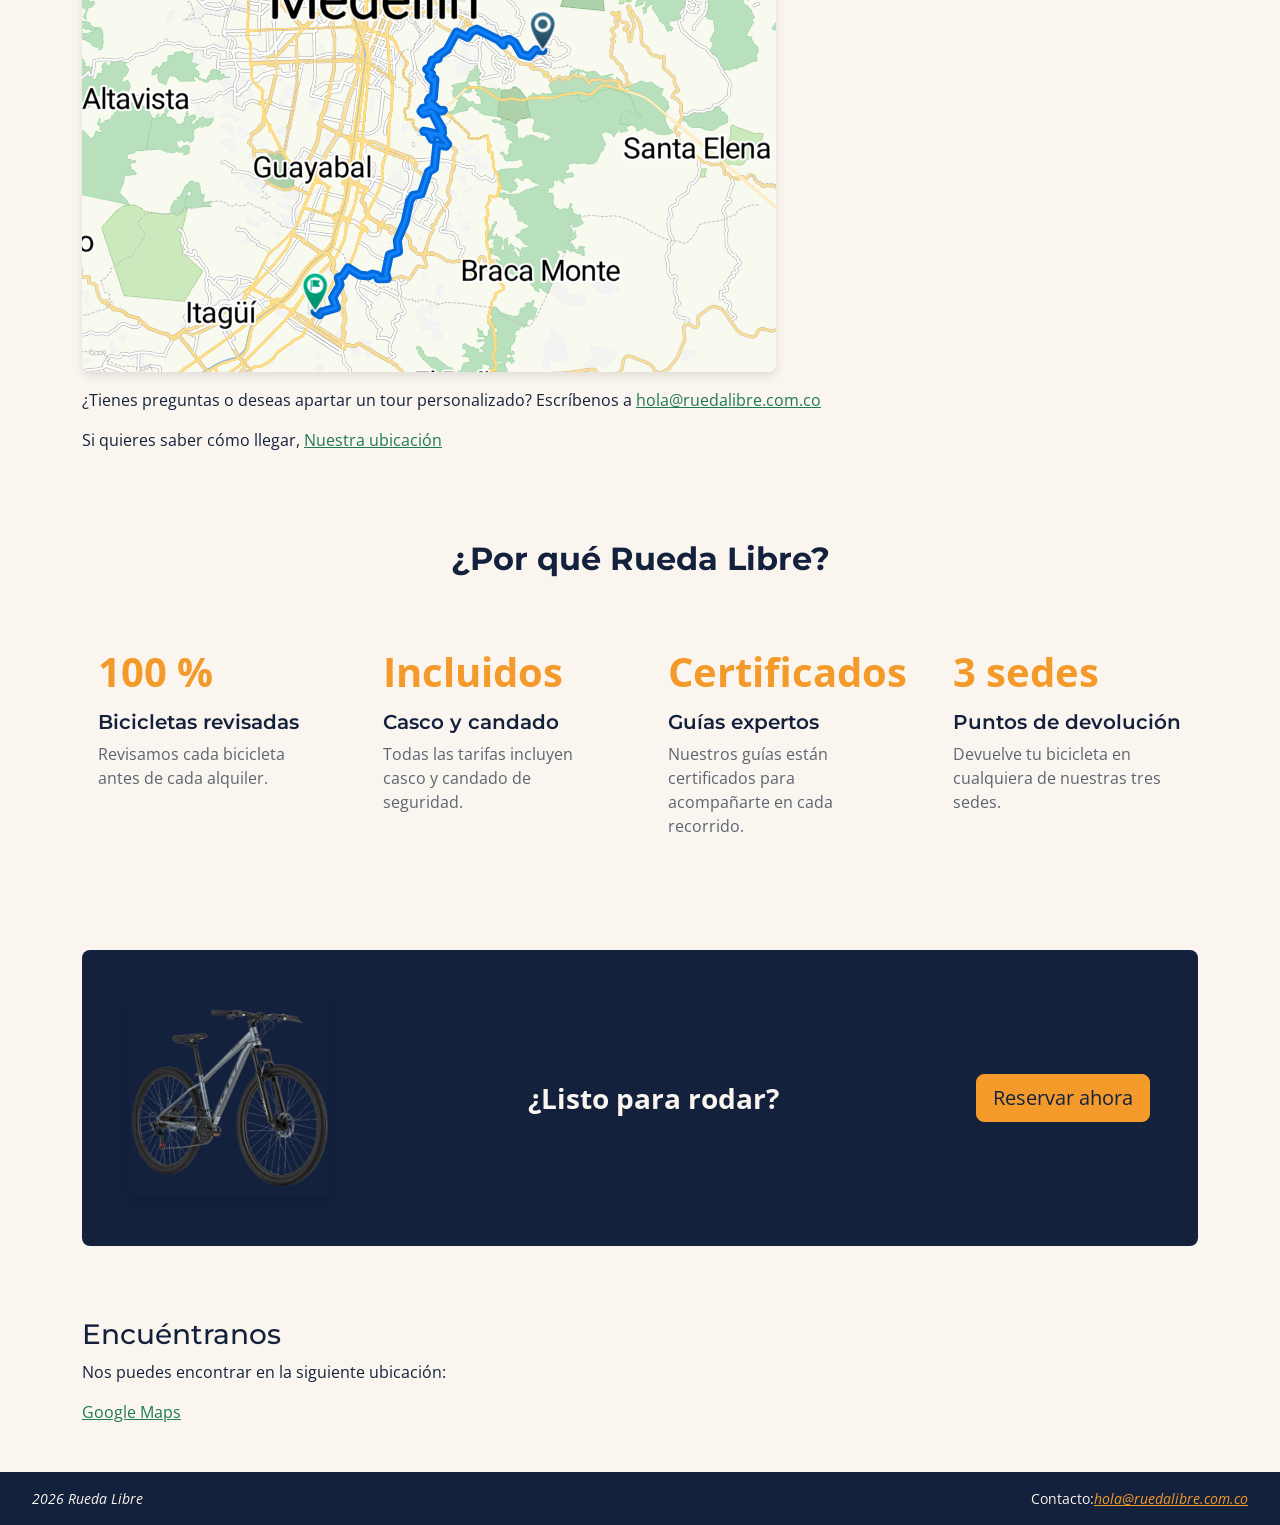
==== commit b439c446: "MiniReto 10: flota y rutas en cards, carrusel de promociones" ====
--- a/index.html
+++ b/index.html
@@ -43,6 +43,67 @@
 </header>
     <main class="container py-4">
 
+      <section class="py-4">
+  <div id="carruselPromos" class="carousel slide" data-bs-ride="carousel" aria-label="Promociones del mes">
+
+    <div class="carousel-indicators">
+      <button type="button" data-bs-target="#carruselPromos" data-bs-slide-to="0" class="active" aria-current="true" aria-label="Promoción 1"></button>
+      <button type="button" data-bs-target="#carruselPromos" data-bs-slide-to="1" aria-label="Promoción 2"></button>
+      <button type="button" data-bs-target="#carruselPromos" data-bs-slide-to="2" aria-label="Promoción 3"></button>
+    </div>
+
+    <div class="carousel-inner rounded-3">
+
+      <div class="carousel-item active">
+        <div class="ratio ratio-21x9 bg-dark">
+          <img src="paginas/img/bicicleta/Bicicleta-Electrica-Urbana-PNG.png"
+               class="object-fit-contain"
+               alt="Bicicleta eléctrica urbana, en promoción de lunes a jueves">
+        </div>
+        <div class="carousel-caption d-none d-md-block">
+          <h2 class="h3">20 % de descuento en eléctricas</h2>
+          <p>De lunes a jueves.</p>
+        </div>
+      </div>
+
+      <div class="carousel-item">
+        <div class="ratio ratio-21x9 bg-dark">
+          <img src="paginas/img/bicicleta/tandemsinfondo.png"
+               class="object-fit-contain"
+               alt="Bicicleta tándem para dos personas, en promoción de cumpleaños">
+        </div>
+        <div class="carousel-caption d-none d-md-block">
+          <h2 class="h3">¿Estás de cumpleaños?</h2>
+          <p>El recorrido guiado es gratis.</p>
+        </div>
+      </div>
+
+      <div class="carousel-item">
+        <div class="ratio ratio-21x9 bg-dark">
+          <img src="paginas/img/bicicleta/urbanaclasicasinfondo.png"
+               class="object-fit-contain"
+               alt="Bicicleta urbana clásica, en promoción de martes 2x1">
+        </div>
+        <div class="carousel-caption d-none d-md-block">
+          <h2 class="h3">Martes 2x1 en bicicletas urbanas</h2>
+          <p>Trae a alguien y rueden juntos.</p>
+        </div>
+      </div>
+
+    </div>
+
+<button class="carousel-control-prev" type="button" data-bs-target="#carruselPromos" data-bs-slide="prev">
+  <span class="carousel-control-prev-icon" aria-hidden="true"></span>
+  <span class="visually-hidden">Anterior</span>
+</button>
+<button class="carousel-control-next" type="button" data-bs-target="#carruselPromos" data-bs-slide="next">
+  <span class="carousel-control-next-icon" aria-hidden="true"></span>
+  <span class="visually-hidden">Siguiente</span>
+</button>
+
+  </div>
+</section>
+
   <section class="row align-items-center g-4 py-4">
     <div class="col-12 col-md-6">
       <h2>¿Quiénes somos?</h2>
@@ -80,7 +141,9 @@
 
       <div class="col-12 col-md-4">
         <article class="card h-100 text-center">
+          <div class="ratio ratio-4x3">
           <img src="paginas/img/ruta/ruta-rio.png" class="card-img-top" alt="Ruta por el Río">
+        </div>
           <div class="card-body">
             <h3 class="h5 card-title">Ruta por el Río</h3>
             <p class="card-text"><strong>Nivel:</strong> Principiante.</p>
@@ -90,7 +153,9 @@
 
       <div class="col-12 col-md-4">
         <article class="card h-100 text-center">
-          <img src="paginas/img/ruta/ruta-cerro.png" class="card-img-top" alt="Ruta Mirador">
+          <div class="ratio ratio-4x3">
+          <img src="paginas/img/ruta/ruta-cerro.png" class="card-img-top" alt="Ruta el mirador">
+          </div>
           <div class="card-body">
             <h3 class="h5 card-title">Ruta el mirador</h3>
             <p class="card-text"><strong>Nivel:</strong> Intermedio.</p>
@@ -100,7 +165,9 @@
 
       <div class="col-12 col-md-4">
         <article class="card h-100 text-center">
-          <img src="paginas/img/ruta/ruta-montana.png" class="card-img-top" alt="Ruta Montaña">
+          <div class="ratio ratio-4x3">
+          <img src="paginas/img/ruta/ruta-montana.png" class="card-img-top" alt="Ruta ascenso a la Montaña">
+          </div>
           <div class="card-body">
             <h3 class="h5 card-title">Ascenso a la montaña</h3>
             <p class="card-text"><strong>Nivel:</strong> Avanzado.</p>
@@ -113,7 +180,6 @@
     </div>
   </section>
 
-  <!-- FLOTA: 1 / 2 / 3 / 4 columnas -->
   <section class="py-4">
     <h2 class="mb-4">Nuestra flota</h2>
     <div class="row g-4">
@@ -219,7 +285,6 @@
     </div>
   </section>
 
-  <!-- ¿CÓMO ALQUILAR?: la imagen y los párrafos salen del <ol> -->
   <section class="py-4">
     <h2>¿Cómo alquilar?</h2>
     <ol>
@@ -234,7 +299,7 @@
     <p>Si quieres saber cómo llegar, <a href="#Encuentranos">Nuestra ubicación</a></p>
   </section>
 
-  <!-- BENEFICIOS (MiniReto 6): reemplaza la lista "Beneficios de alquilar con nosotros" -->
+  
   <section class="py-5">
     <h2 class="text-center fw-bold text-dark mb-5">¿Por qué Rueda Libre?</h2>
     <div class="row g-4">
@@ -274,7 +339,6 @@
     </div>
   </section>
 
-  <!-- FRANJA FINAL (MiniReto 6) -->
   <section class="bg-dark text-light rounded-3 p-4 p-md-5 my-5">
     <div class="d-flex flex-column flex-md-row justify-content-md-between align-items-md-center gap-3">
       <img src="paginas/img/bicicleta/ATLAS-G-01-removebg-preview.png"
@@ -285,7 +349,7 @@
     </div>
   </section>
 
-  <!-- UBICACIÓN: conserva el ancla #Encuentranos de los enlaces -->
+
   <section class="py-4">
     <h2 id="Encuentranos" class="h3">Encuéntranos</h2>
     <p>Nos puedes encontrar en la siguiente ubicación:</p>
--- a/CSS/styles.css
+++ b/CSS/styles.css
@@ -173,7 +173,7 @@
     border-color: transparent;
 }
 
-
+/* 7. BOTÓN FLOTANTE DE WHATSAPP */
 .btn-whatsapp {
     position: fixed;
     bottom: 2rem;
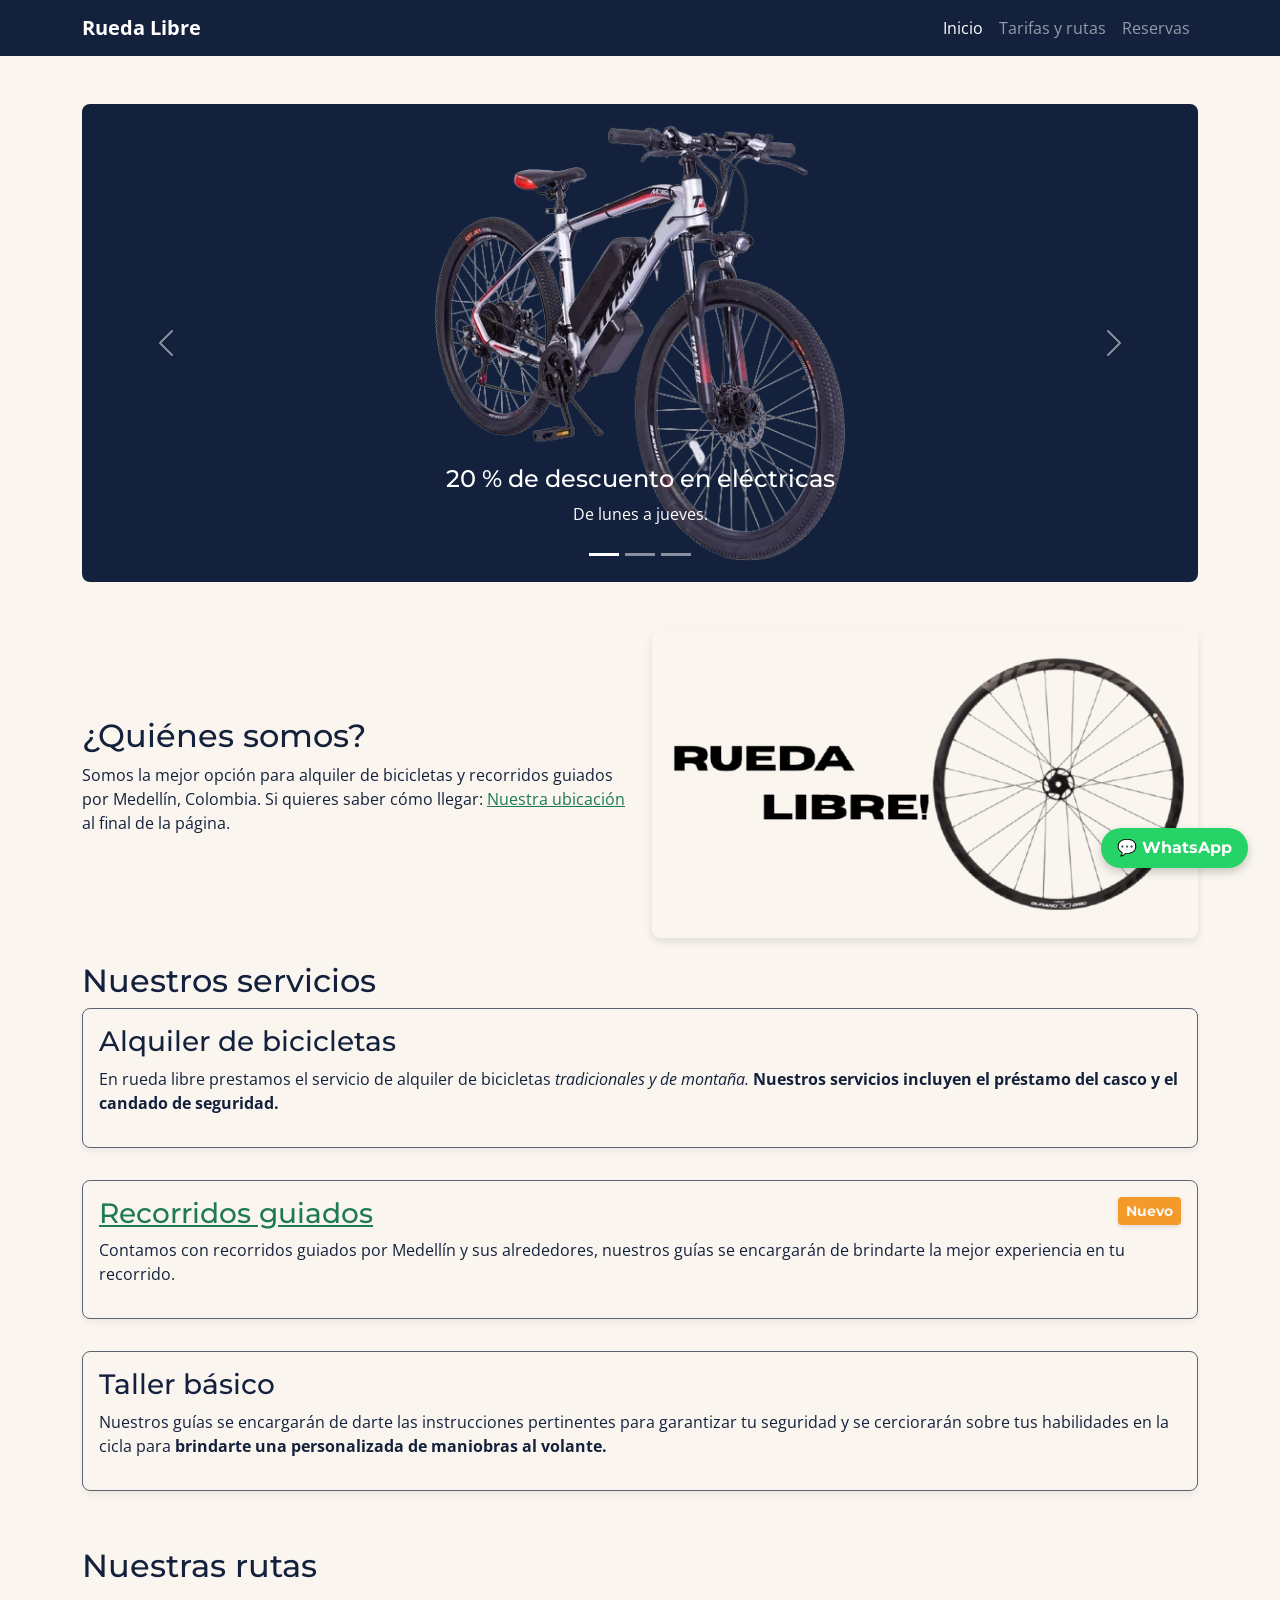
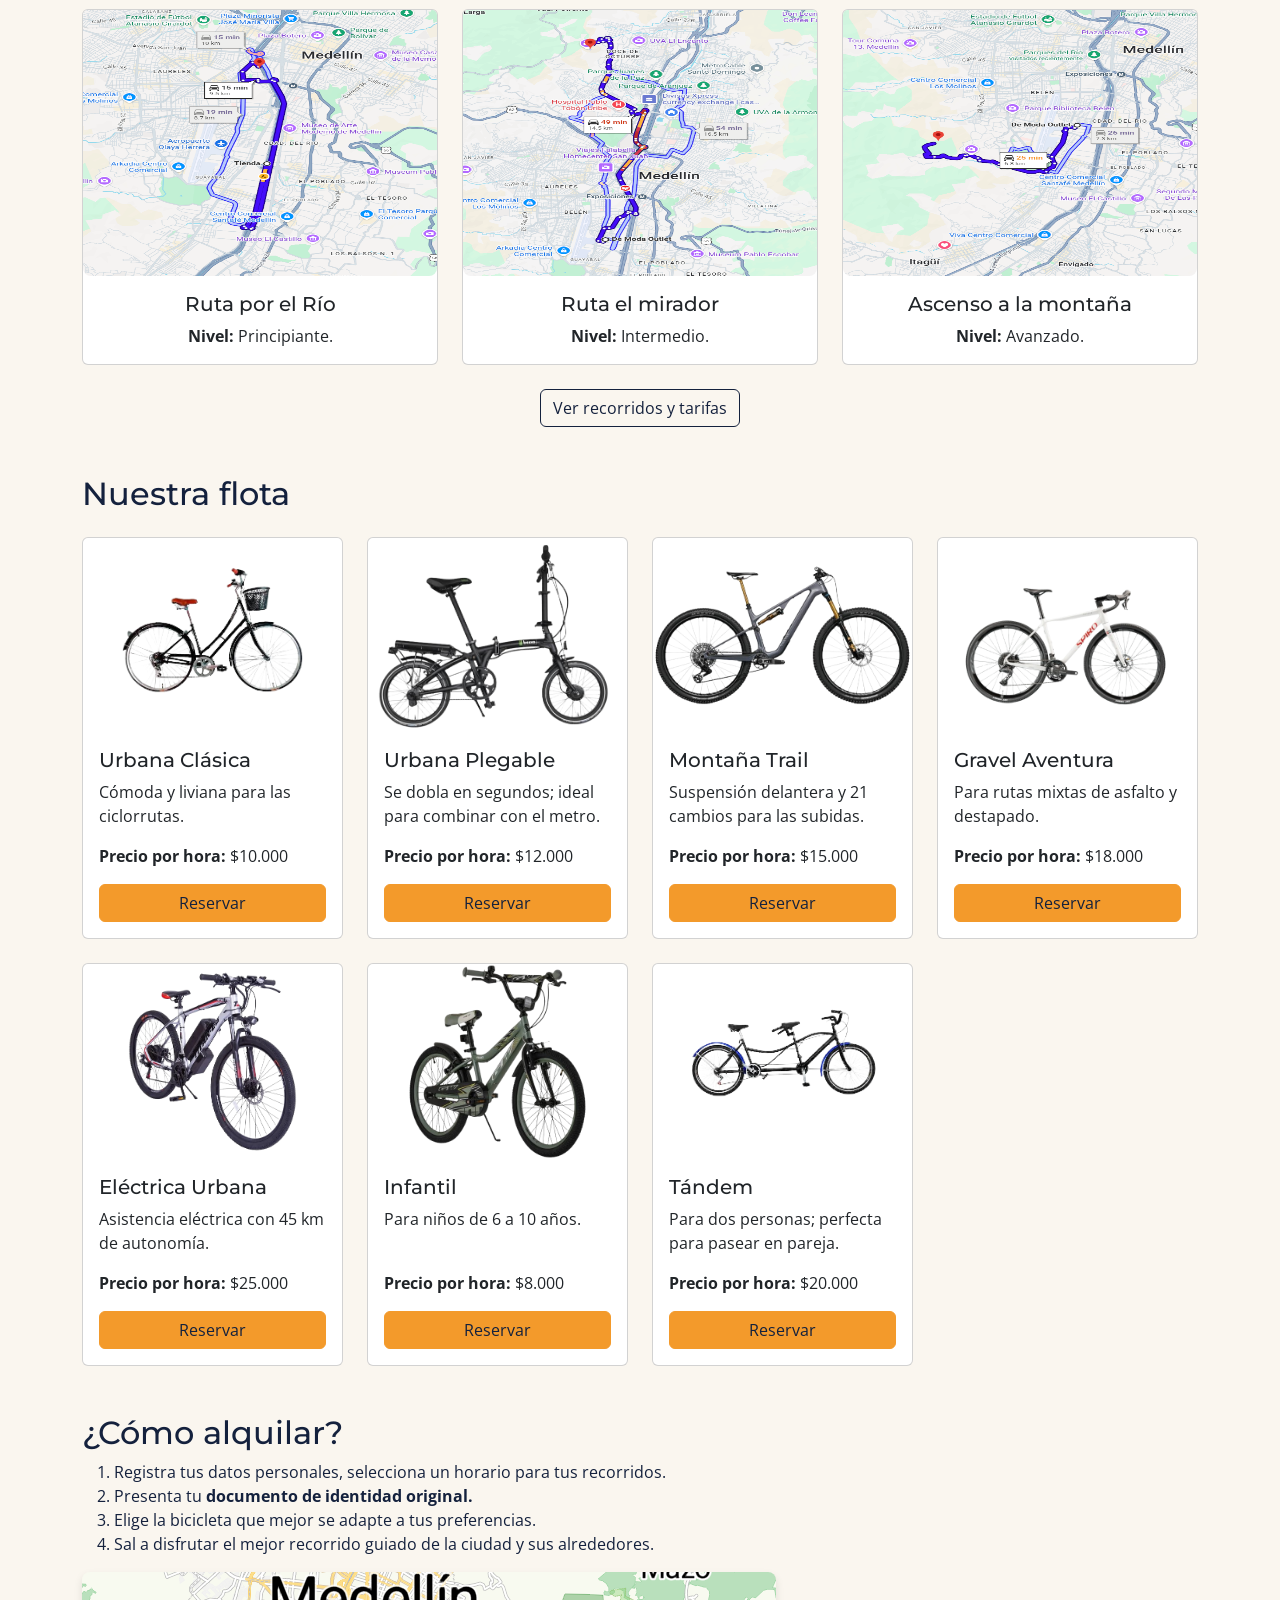
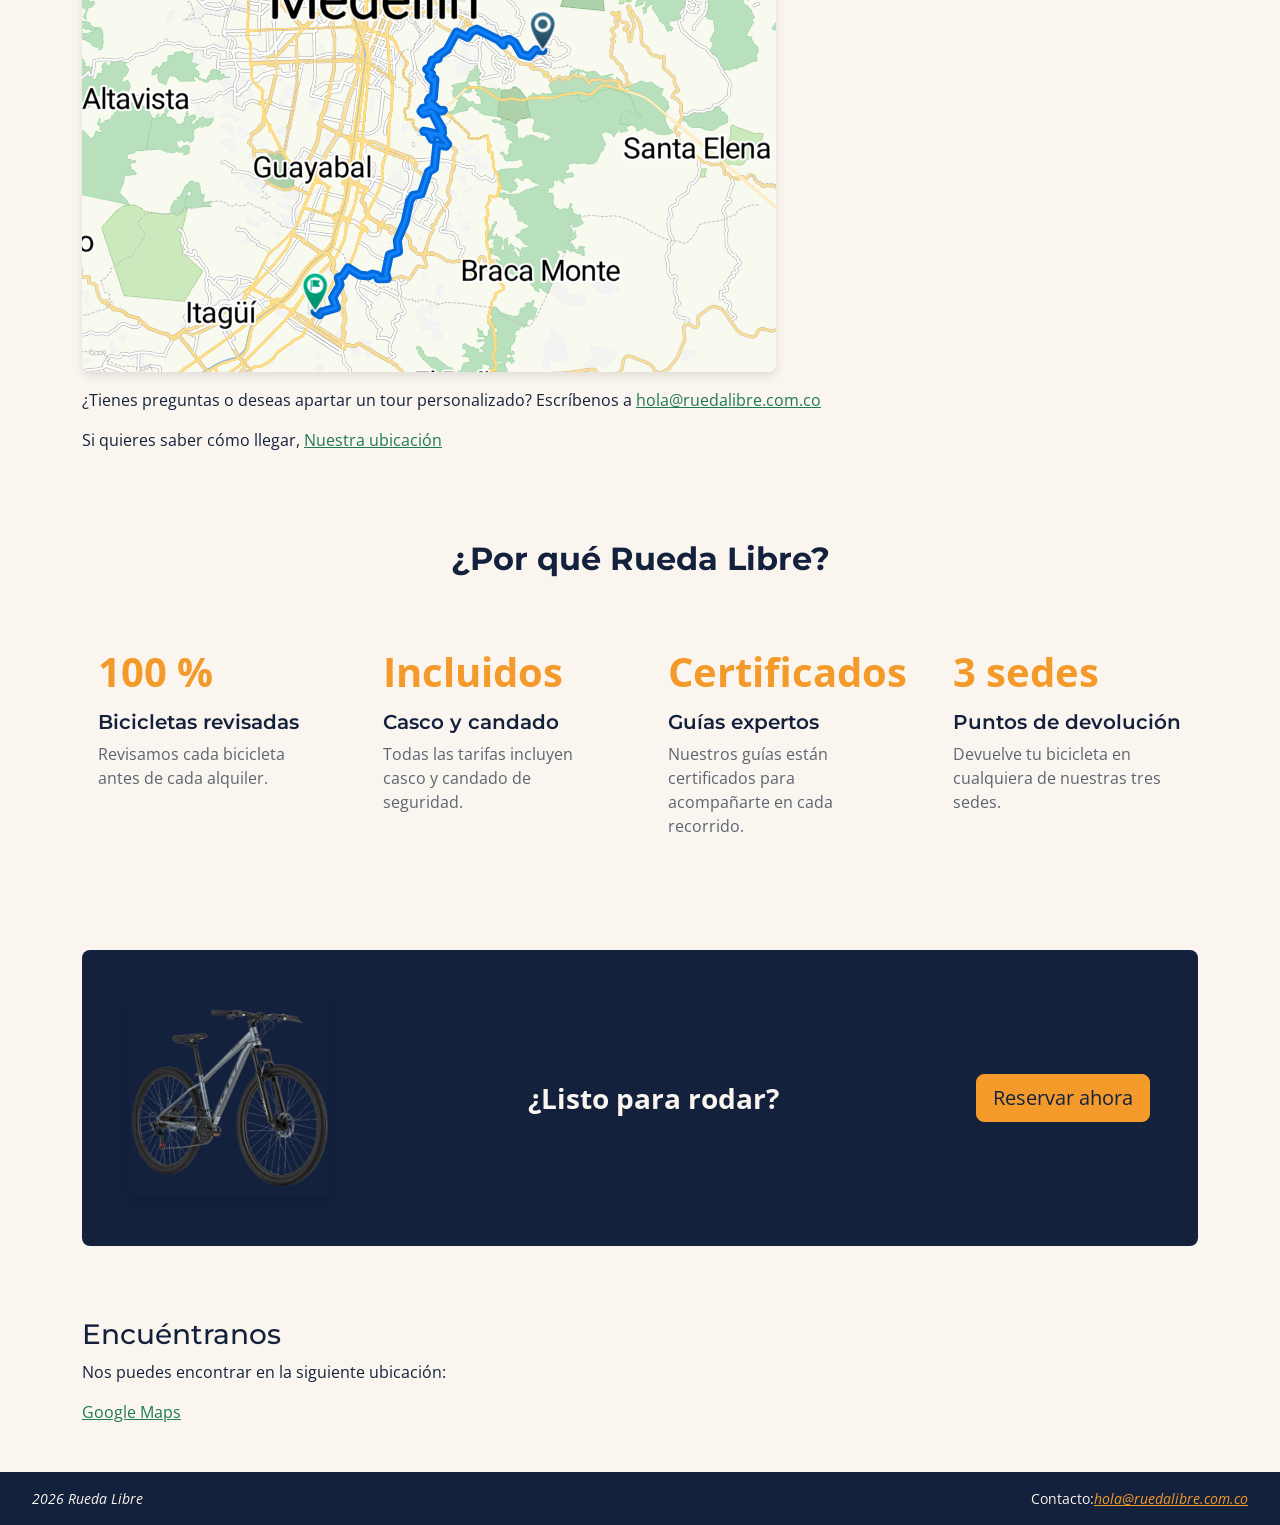
==== commit 1fcd779c: "MiniReto 11: validacion visual, alerta y modal de politicas en reservas" ====
--- a/index.html
+++ b/index.html
@@ -28,7 +28,7 @@
       <div class="collapse navbar-collapse" id="menuPrincipal">
         <ul class="navbar-nav ms-auto mb-2 mb-lg-0">
           <li class="nav-item">
-            <a class="nav-link active" href="index.html">Inicio</a>
+            <a class="nav-link active" aria-current="page" href="index.html">Inicio</a>
           </li>
           <li class="nav-item">
             <a class="nav-link" href="paginas/tarifas.html">Tarifas y rutas</a>
@@ -61,7 +61,7 @@
                alt="Bicicleta eléctrica urbana, en promoción de lunes a jueves">
         </div>
         <div class="carousel-caption d-none d-md-block">
-          <h2 class="h3">20 % de descuento en eléctricas</h2>
+          <h2 class="h4">20 % de descuento en eléctricas</h2>
           <p>De lunes a jueves.</p>
         </div>
       </div>
@@ -73,7 +73,7 @@
                alt="Bicicleta tándem para dos personas, en promoción de cumpleaños">
         </div>
         <div class="carousel-caption d-none d-md-block">
-          <h2 class="h3">¿Estás de cumpleaños?</h2>
+          <h2 class="h4">¿Estás de cumpleaños?</h2>
           <p>El recorrido guiado es gratis.</p>
         </div>
       </div>
@@ -85,7 +85,7 @@
                alt="Bicicleta urbana clásica, en promoción de martes 2x1">
         </div>
         <div class="carousel-caption d-none d-md-block">
-          <h2 class="h3">Martes 2x1 en bicicletas urbanas</h2>
+          <h2 class="h4">Martes 2x1 en bicicletas urbanas</h2>
           <p>Trae a alguien y rueden juntos.</p>
         </div>
       </div>
--- a/CSS/styles.css
+++ b/CSS/styles.css
@@ -108,13 +108,6 @@
     background-color: rgba(0, 0, 0, 0.02);
 }
 
-/* 6. FORMULARIO (reservas) */
-form {
-    background-color: var(--crema);
-    border: 1px solid var(--gris-asfalto);
-    border-radius: 8px;
-    padding: var(--espacio-lg);
-}
 
 fieldset {
     border: 1px solid var(--gris-asfalto);
@@ -131,49 +124,8 @@
     font-size: 1.1rem;
 }
 
-.grupo-formulario {
-    margin-bottom: var(--espacio-md);
-}
-
-label {
-    display: block;
-    font-family: var(--font-titulo);
-    color: var(--azul-noche);
-    margin-bottom: var(--espacio-xs);
-    font-weight: 600;
-}
-
-input[type="radio"] + label,
-input[type="checkbox"] + label {
-    display: inline-block;
-    margin-right: 1rem;
-    font-weight: 400;
-}
-
-input[type="text"],
-input[type="email"],
-input[type="tel"],
-input[type="date"],
-input[type="number"],
-select,
-textarea {
-    width: 100%;
-    padding: var(--espacio-sm);
-    border: 1px solid var(--gris-asfalto);
-    border-radius: 4px;
-    font-family: inherit;
-    font-size: 1rem;
-    background-color: #ffffff;
-}
-
-input:focus,
-select:focus,
-textarea:focus {
-    outline: 2px solid var(--naranja-pedal);
-    border-color: transparent;
-}
-
-/* 7. BOTÓN FLOTANTE DE WHATSAPP */
+
+/* 6. BOTÓN FLOTANTE DE WHATSAPP */
 .btn-whatsapp {
     position: fixed;
     bottom: 2rem;
@@ -204,7 +156,7 @@
     outline-offset: 2px;
 }
 
-/* 8. AJUSTES FRENTE A BOOTSTRAP (sin !important) */
+/* 7. AJUSTES FRENTE A BOOTSTRAP (sin !important) */
 :root {
     --bs-dark-rgb: 20, 33, 61;
     --bs-warning-rgb: 243, 154, 43;
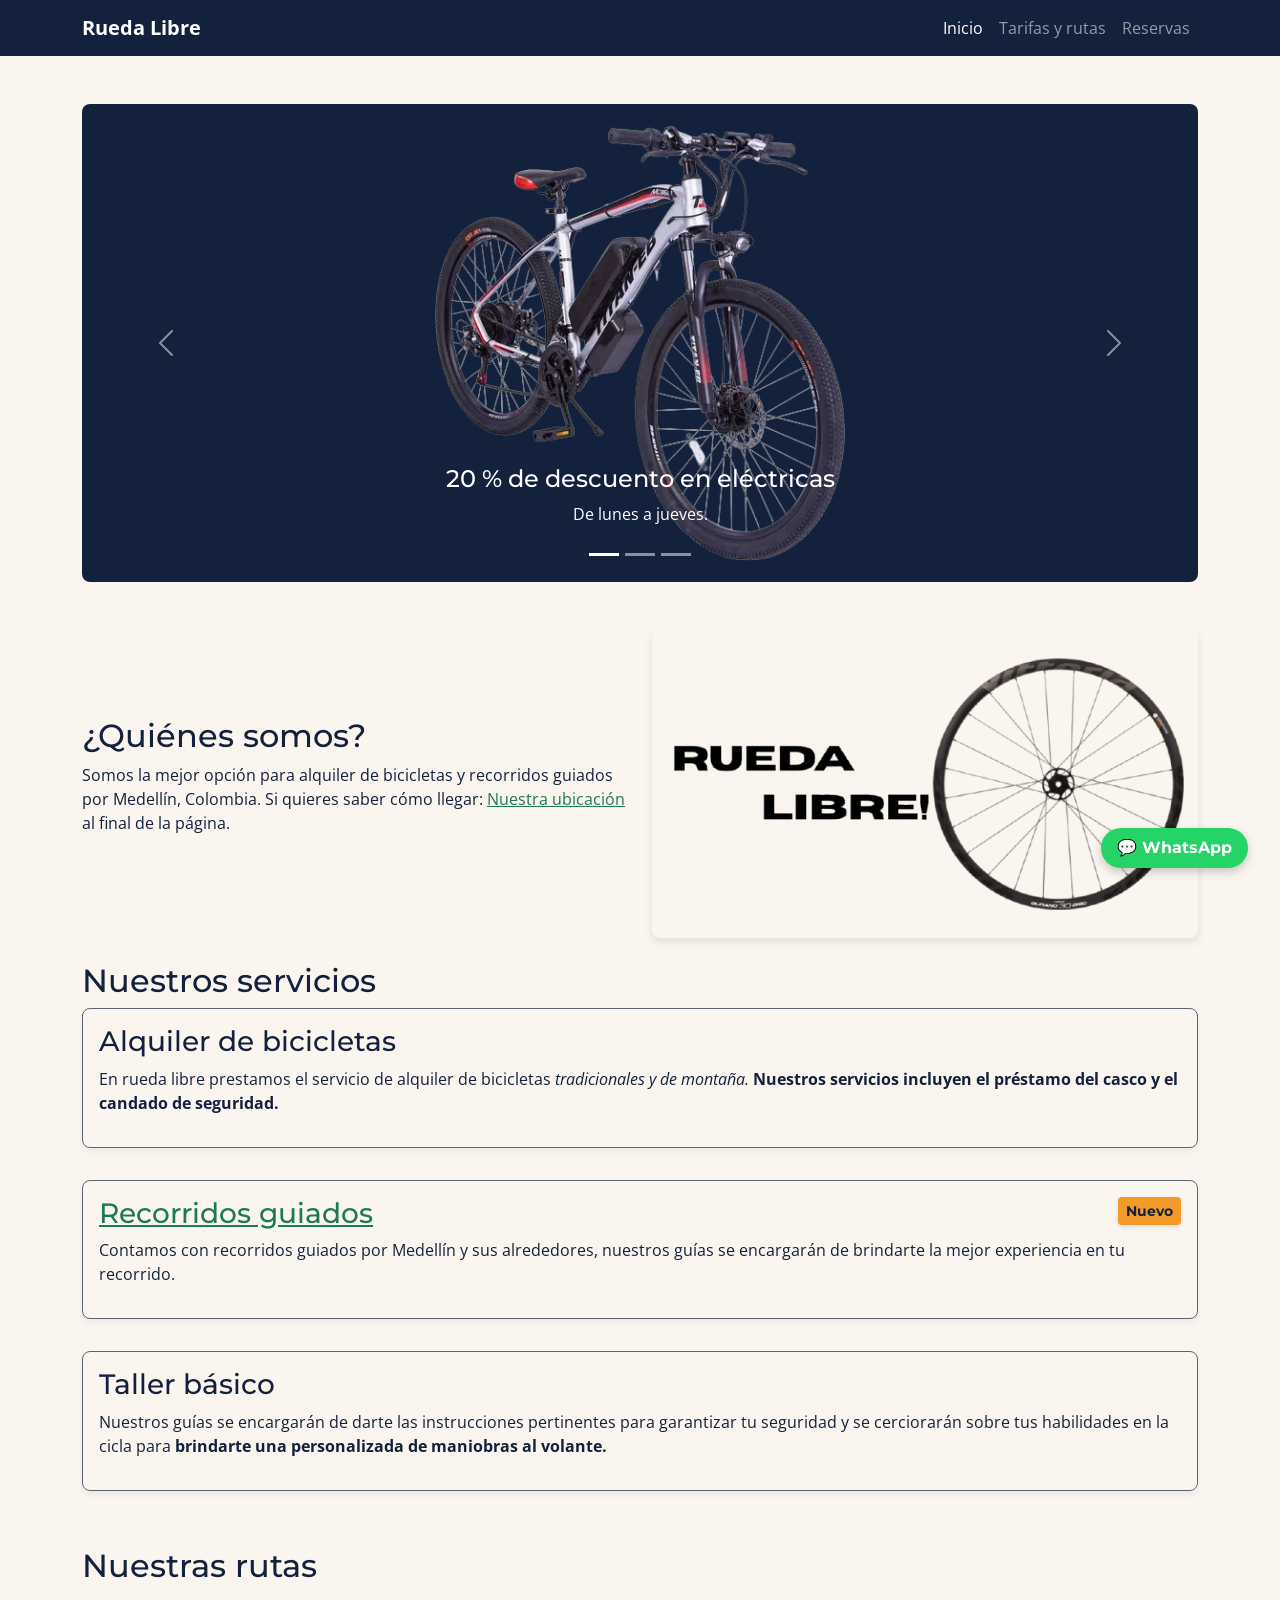
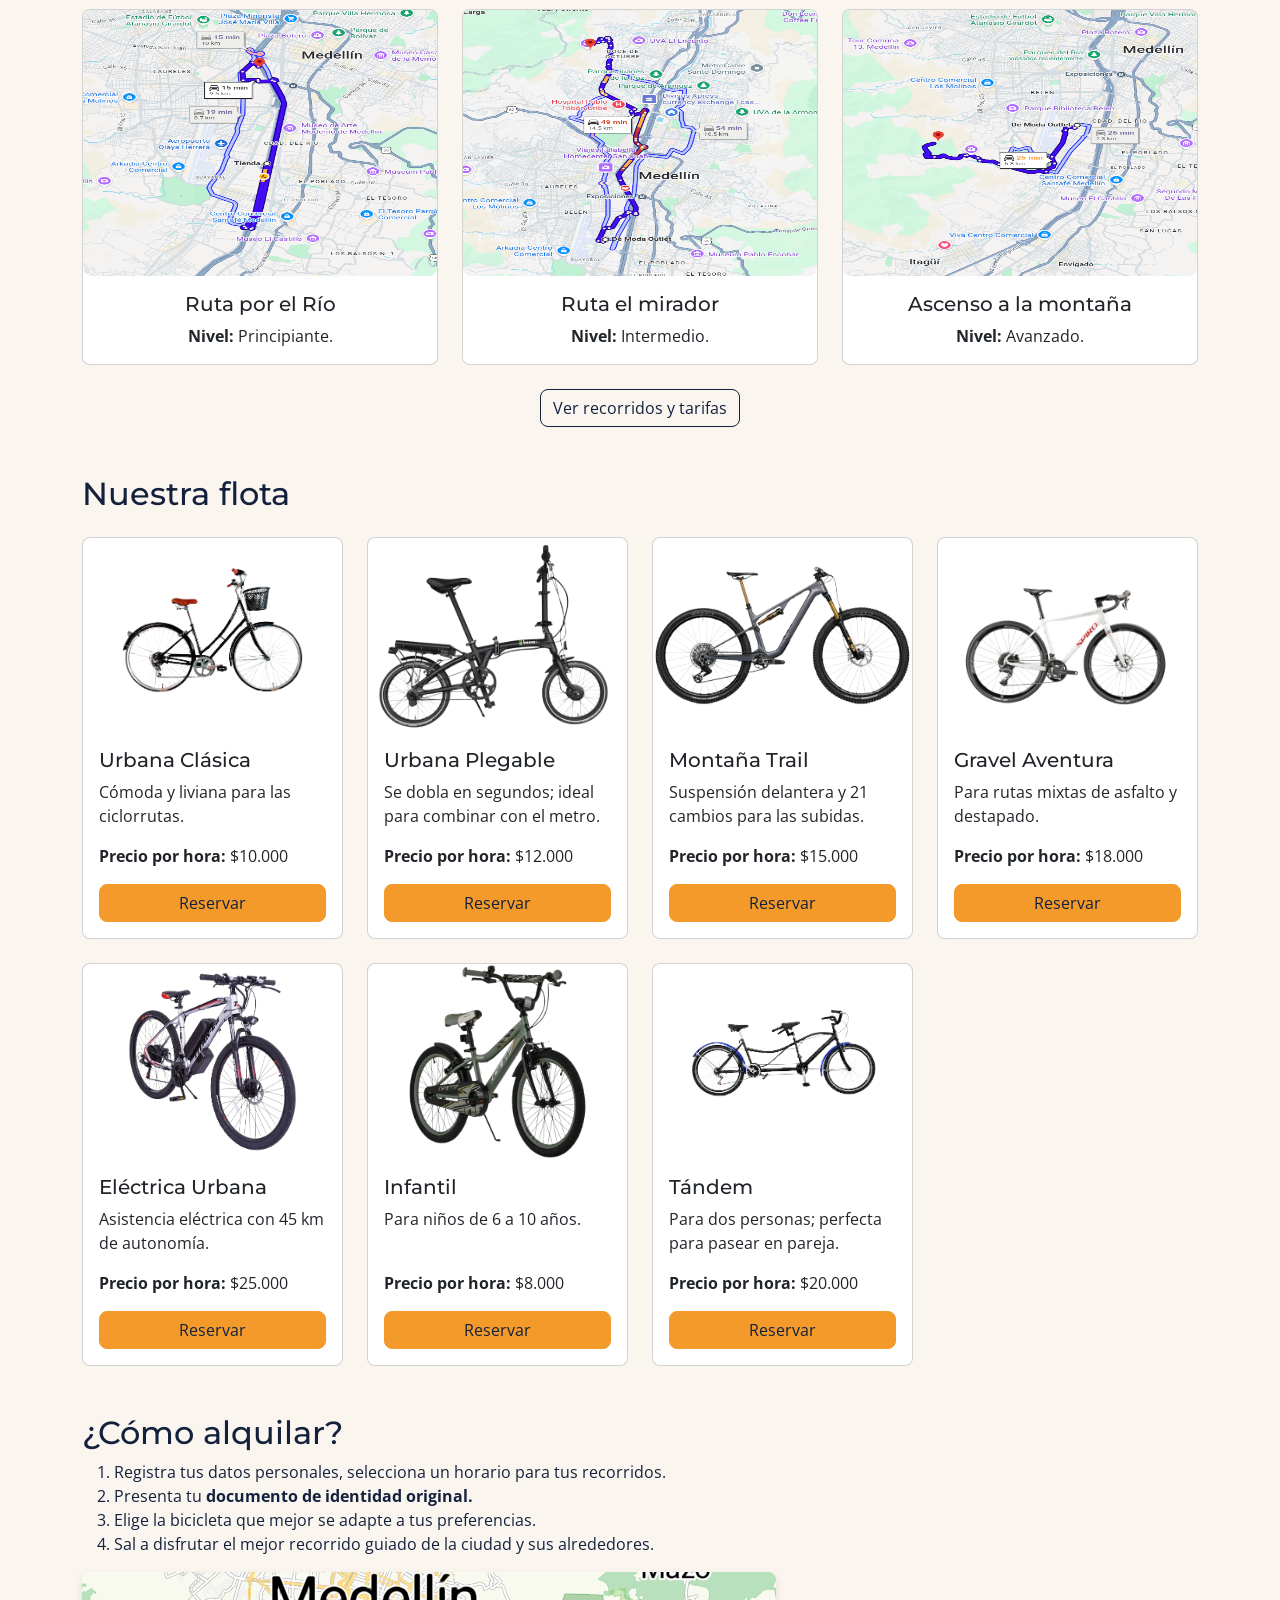
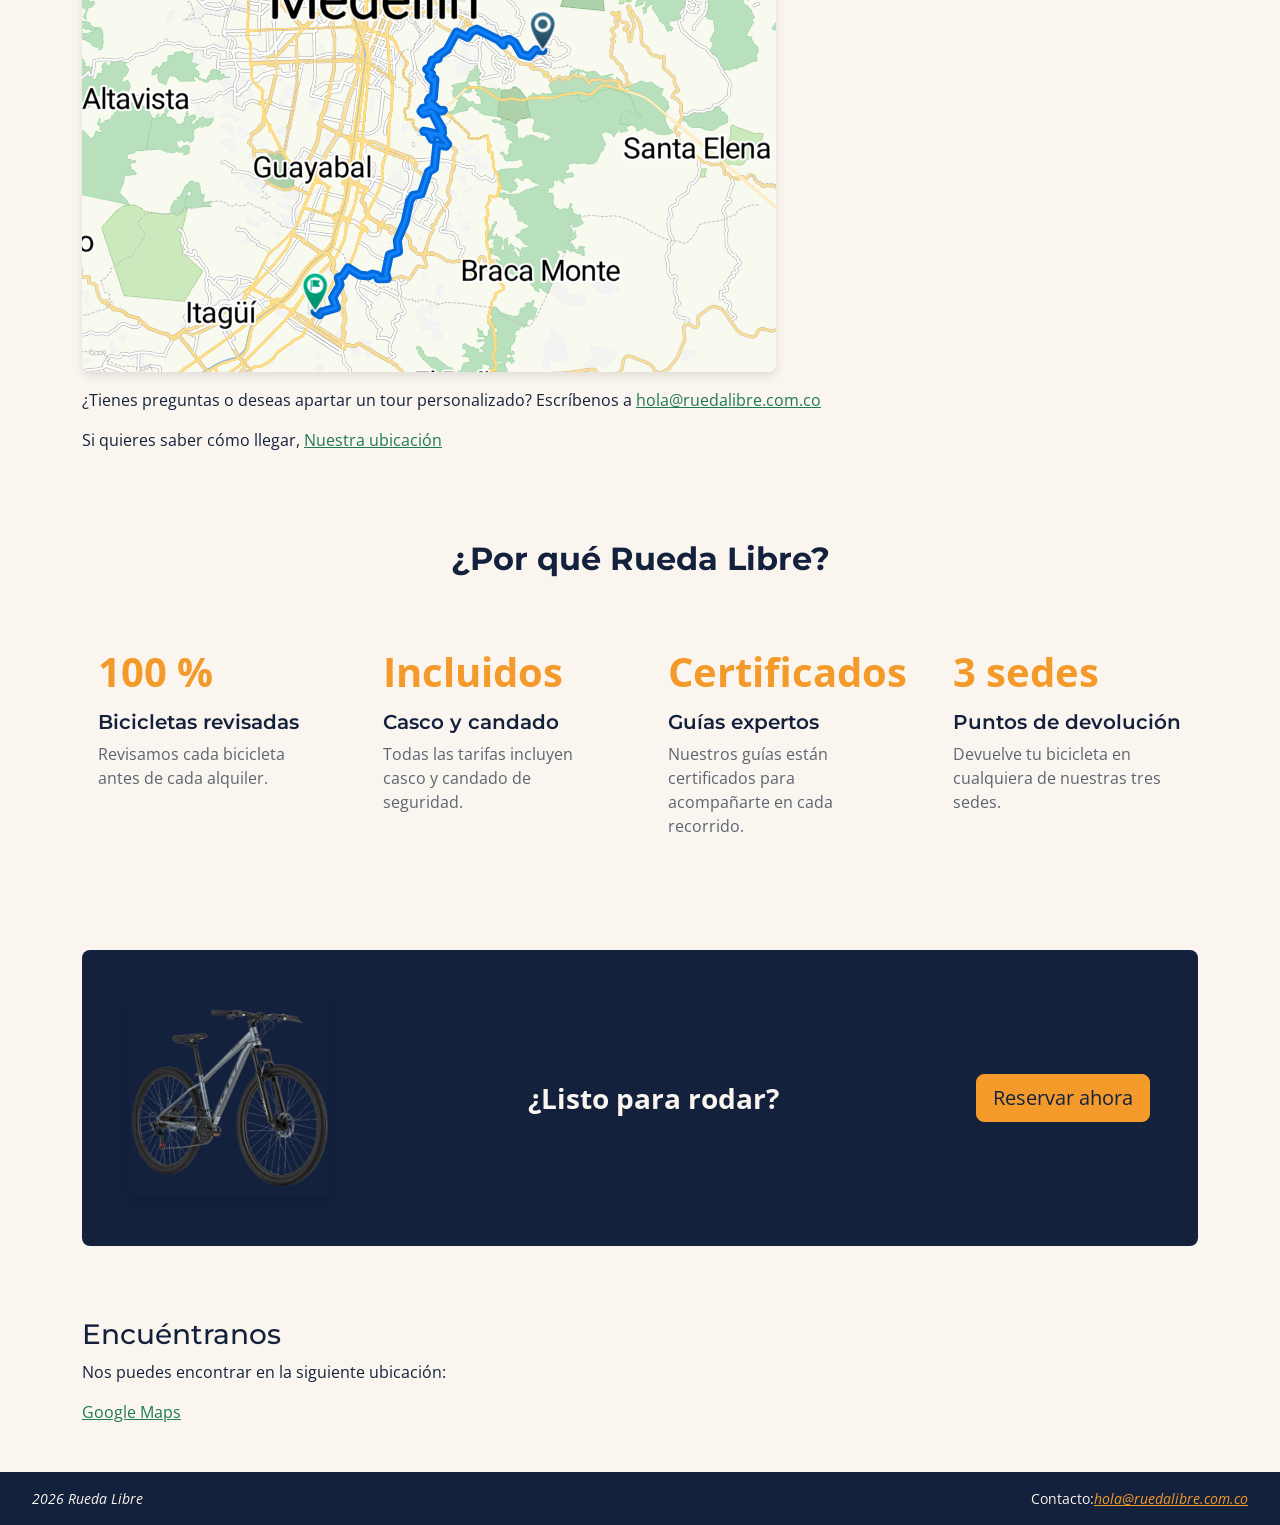
==== commit ff174621: "proyecto" ====
--- a/index.html
+++ b/index.html
@@ -193,7 +193,7 @@
             <h3 class="h5 card-title">Urbana Clásica</h3>
             <p class="card-text">Cómoda y liviana para las ciclorrutas.</p>
             <p class="mt-auto"><strong>Precio por hora:</strong> $10.000</p>
-            <a href="paginas/reservas.html" class="btn btn-warning">Reservar</a>
+            <a href="paginas/reservas.html" class="btn btn-naranja">Reservar</a>
           </div>
         </article>
       </div>
@@ -207,7 +207,7 @@
             <h3 class="h5 card-title">Urbana Plegable</h3>
             <p class="card-text">Se dobla en segundos; ideal para combinar con el metro.</p>
             <p class="mt-auto"><strong>Precio por hora:</strong> $12.000</p>
-            <a href="paginas/reservas.html" class="btn btn-warning">Reservar</a>
+            <a href="paginas/reservas.html" class="btn btn-naranja">Reservar</a>
           </div>
         </article>
       </div>
@@ -221,7 +221,7 @@
             <h3 class="h5 card-title">Montaña Trail</h3>
             <p class="card-text">Suspensión delantera y 21 cambios para las subidas.</p>
             <p class="mt-auto"><strong>Precio por hora:</strong> $15.000</p>
-            <a href="paginas/reservas.html" class="btn btn-warning">Reservar</a>
+            <a href="paginas/reservas.html" class="btn btn-naranja">Reservar</a>
           </div>
         </article>
       </div>
@@ -235,7 +235,7 @@
             <h3 class="h5 card-title">Gravel Aventura</h3>
             <p class="card-text">Para rutas mixtas de asfalto y destapado.</p>
             <p class="mt-auto"><strong>Precio por hora:</strong> $18.000</p>
-            <a href="paginas/reservas.html" class="btn btn-warning">Reservar</a>
+            <a href="paginas/reservas.html" class="btn btn-naranja">Reservar</a>
           </div>
         </article>
       </div>
@@ -249,7 +249,7 @@
             <h3 class="h5 card-title">Eléctrica Urbana</h3>
             <p class="card-text">Asistencia eléctrica con 45 km de autonomía.</p>
             <p class="mt-auto"><strong>Precio por hora:</strong> $25.000</p>
-            <a href="paginas/reservas.html" class="btn btn-warning">Reservar</a>
+            <a href="paginas/reservas.html" class="btn btn-naranja">Reservar</a>
           </div>
         </article>
       </div>
@@ -263,7 +263,7 @@
             <h3 class="h5 card-title">Infantil</h3>
             <p class="card-text">Para niños de 6 a 10 años.</p>
             <p class="mt-auto"><strong>Precio por hora:</strong> $8.000</p>
-            <a href="paginas/reservas.html" class="btn btn-warning">Reservar</a>
+            <a href="paginas/reservas.html" class="btn btn-naranja">Reservar</a>
           </div>
         </article>
       </div>
@@ -277,7 +277,7 @@
             <h3 class="h5 card-title">Tándem</h3>
             <p class="card-text">Para dos personas; perfecta para pasear en pareja.</p>
             <p class="mt-auto"><strong>Precio por hora:</strong> $20.000</p>
-            <a href="paginas/reservas.html" class="btn btn-warning">Reservar</a>
+            <a href="paginas/reservas.html" class="btn btn-naranja">Reservar</a>
           </div>
         </article>
       </div>
@@ -345,7 +345,7 @@
           class="d-none d-md-block img-fluid"
           width="200" alt="" aria-hidden="true">
       <p class="fs-3 fw-bold mb-0">¿Listo para rodar?</p>
-      <a href="paginas/reservas.html" class="btn btn-warning btn-lg">Reservar ahora</a>
+      <a href="paginas/reservas.html" class="btn btn-naranja btn-lg">Reservar ahora</a>
     </div>
   </section>
 
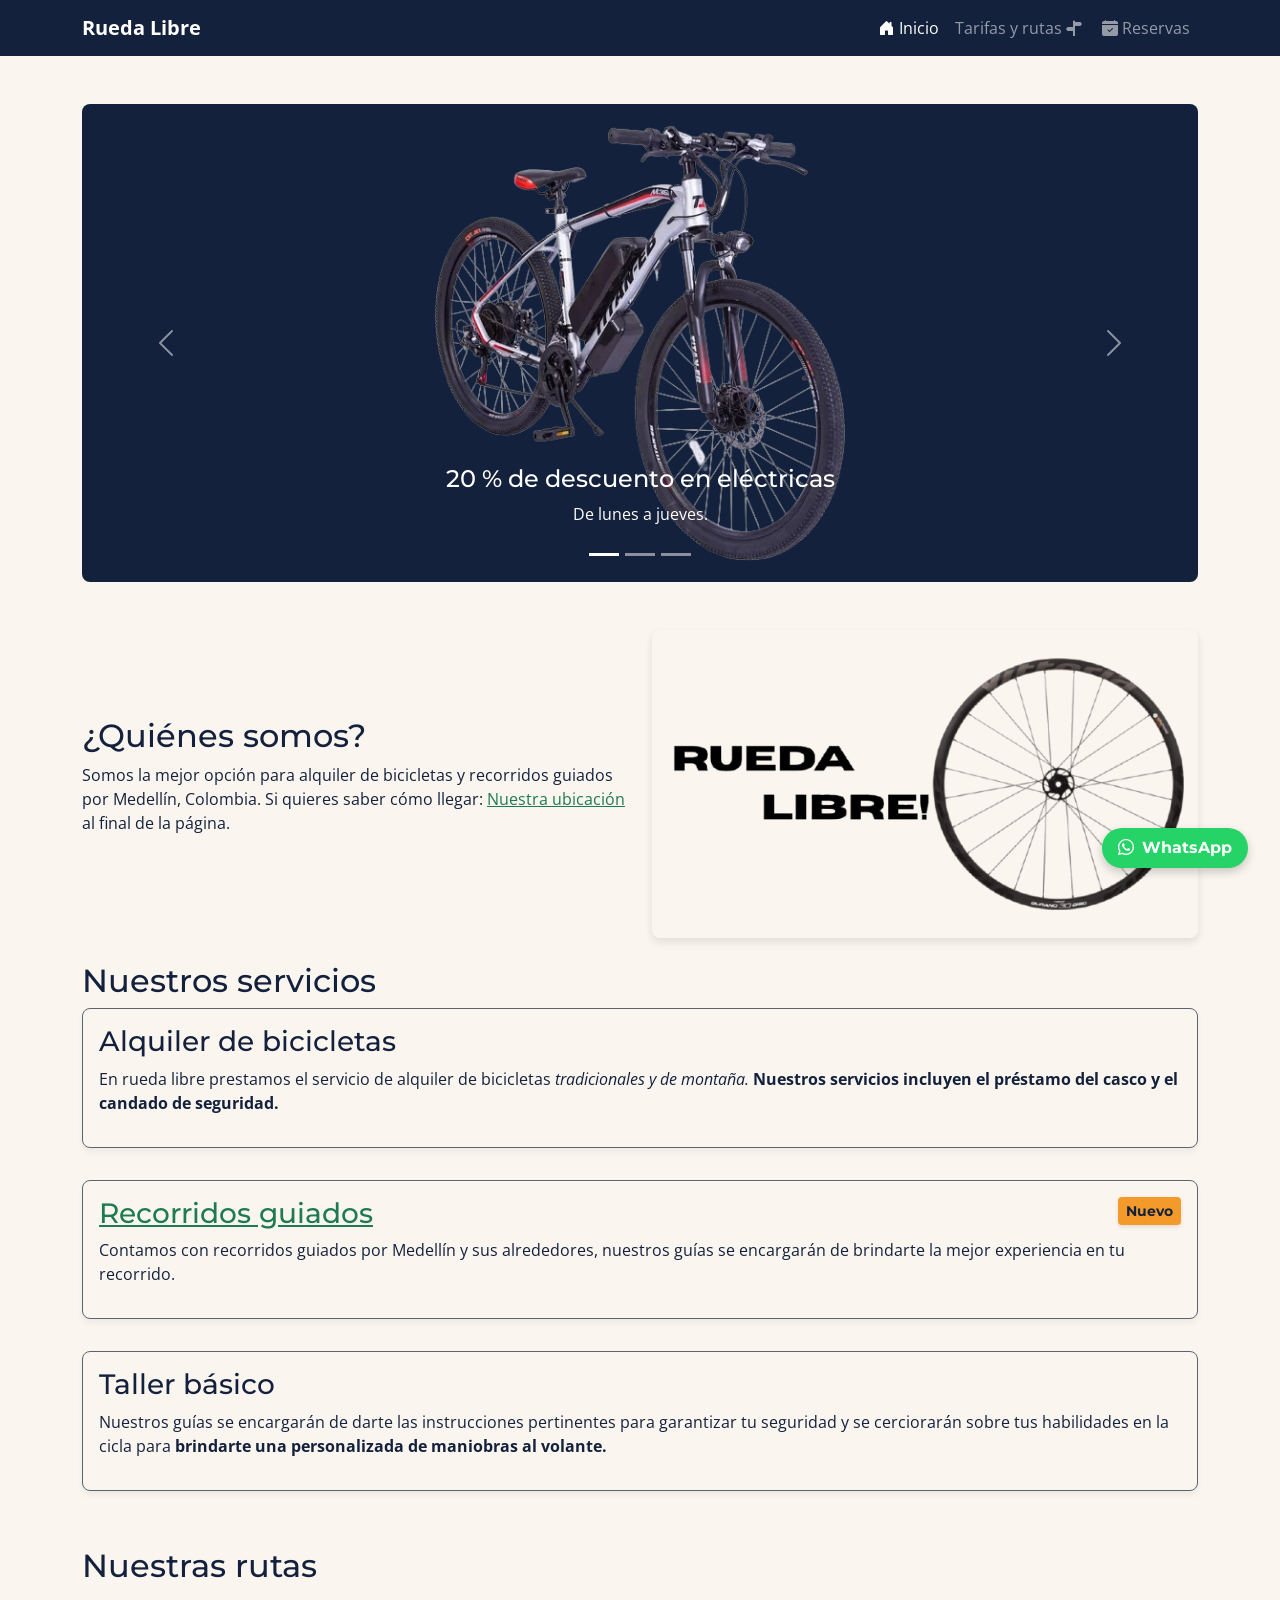
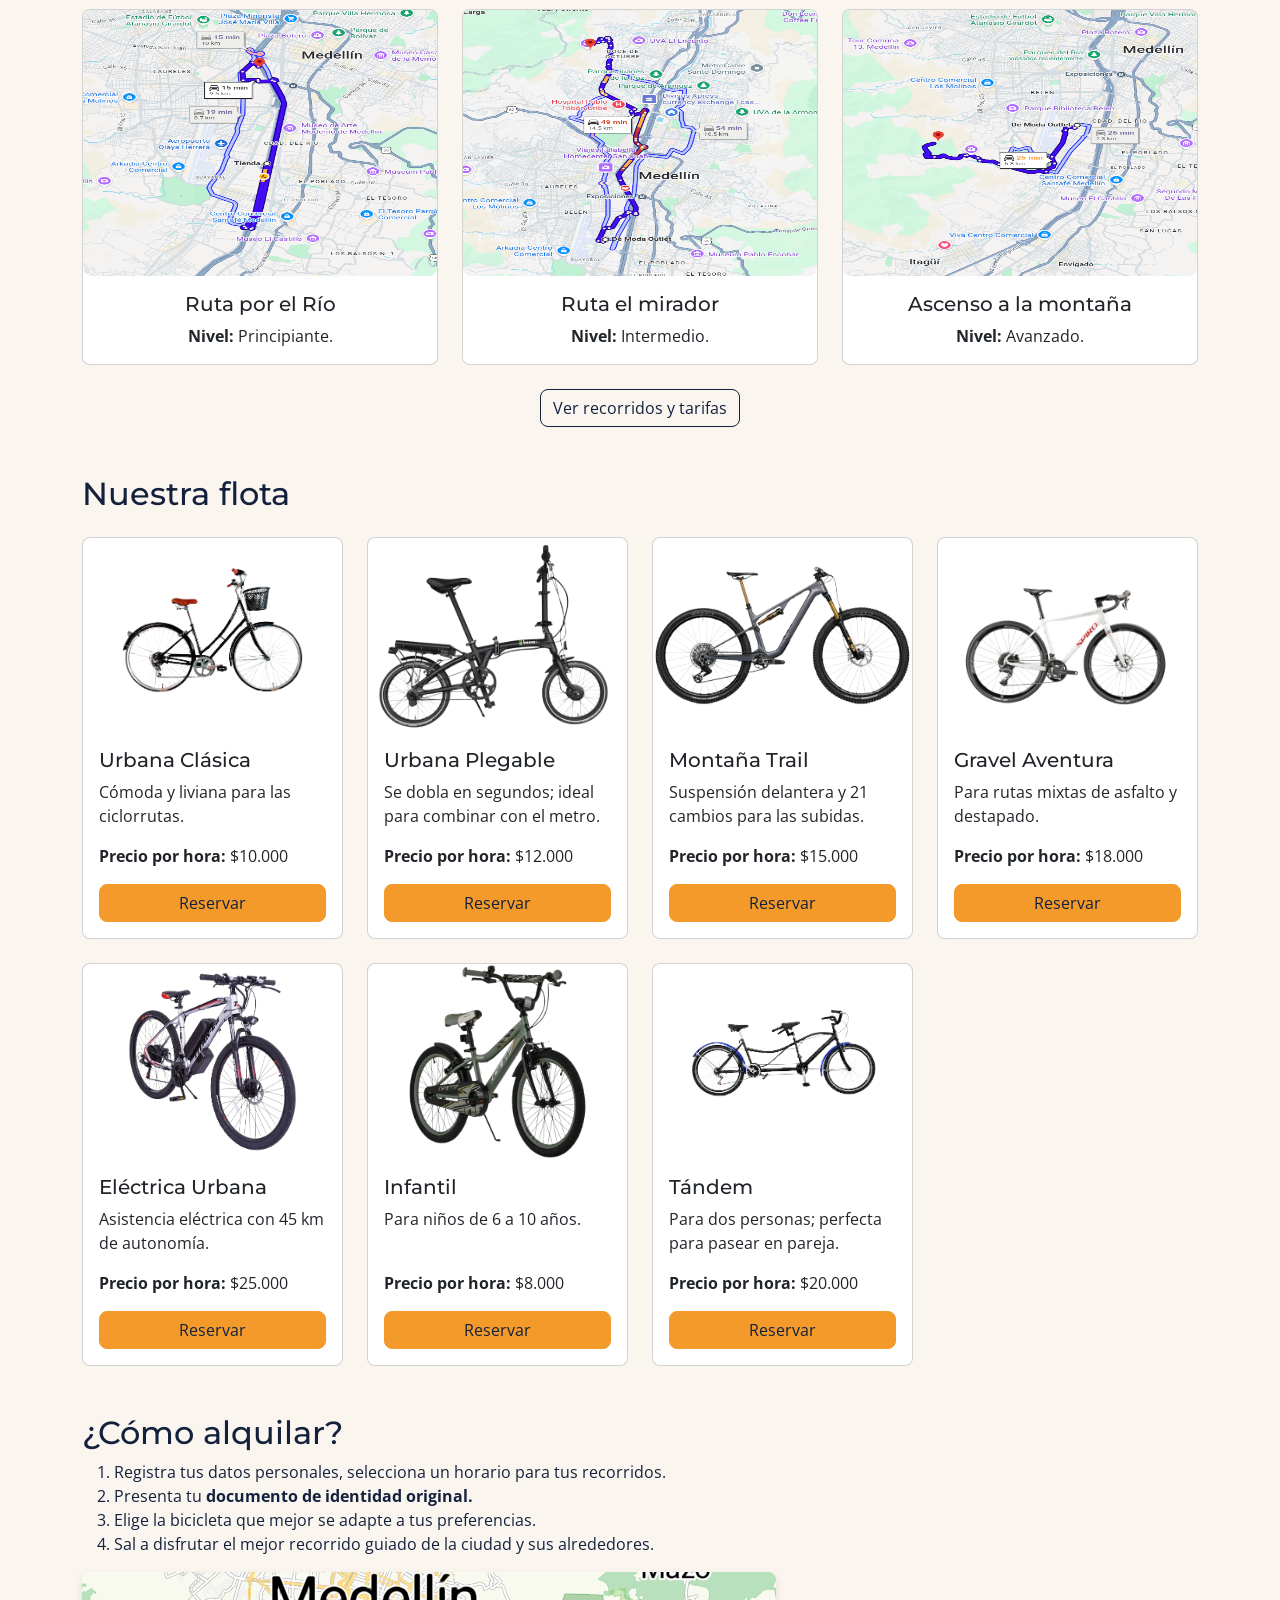
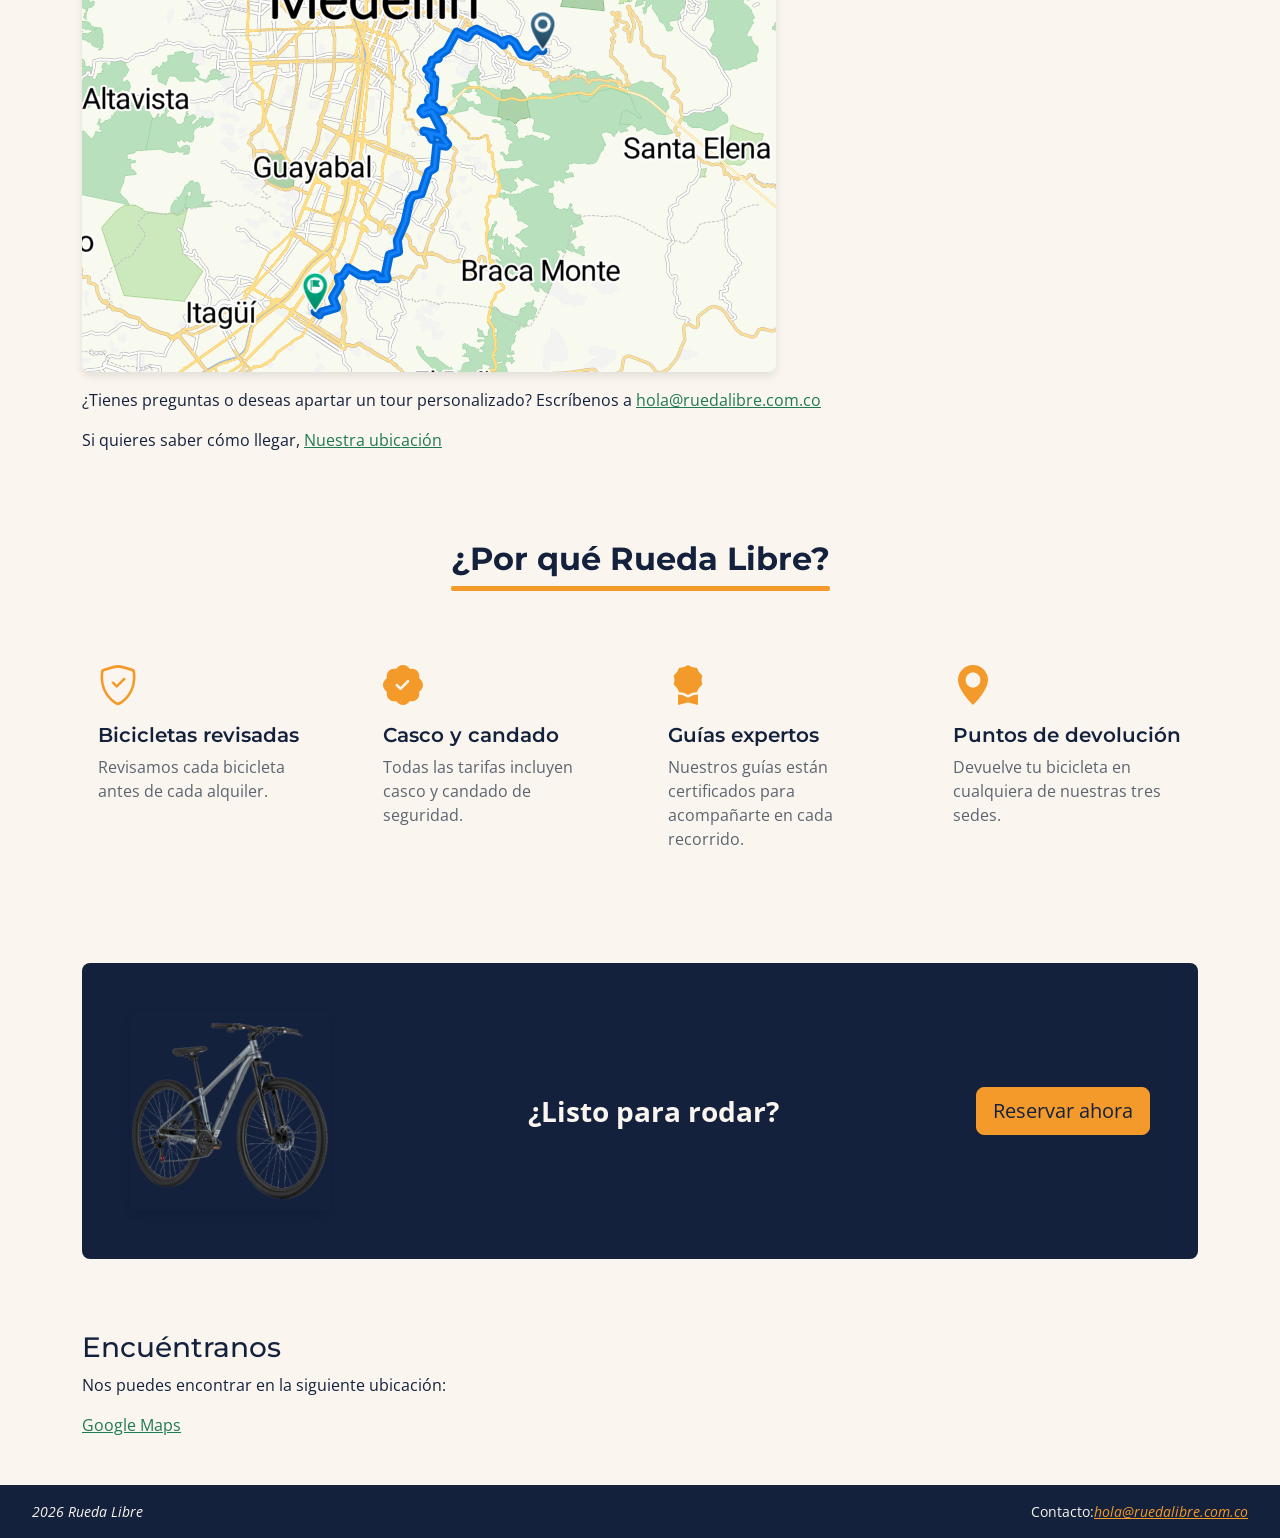
==== commit d2f398d4: "feat: lanza Rueda Libre v2.0 con identidad de marca, variables CSS y Bootstrap Icons" ====
--- a/index.html
+++ b/index.html
@@ -8,10 +8,11 @@
     <link rel="preconnect" href="https://fonts.gstatic.com" crossorigin>
     <link href="https://fonts.googleapis.com/css2?family=Montserrat:ital,wght@0,100..900;1,100..900&family=Open+Sans:ital,wght@0,300..800;1,300..800&display=swap" rel="stylesheet">
     <link href="https://cdn.jsdelivr.net/npm/bootstrap@5.3.8/dist/css/bootstrap.min.css" rel="stylesheet" integrity="sha384-sRIl4kxILFvY47J16cr9ZwB07vP4J8+LH7qKQnuqkuIAvNWLzeN8tE5YBujZqJLB" crossorigin="anonymous">
+    <link rel="stylesheet" href="https://cdn.jsdelivr.net/npm/bootstrap-icons@1.11.3/font/bootstrap-icons.min.css">
     <link rel="stylesheet" href="CSS/styles.css">
 </head>
 <body>
-   <header>
+  <header>
   <nav class="navbar navbar-expand-lg bg-dark navbar-dark">
     <div class="container">
       <a class="navbar-brand fw-bold" href="index.html">Rueda Libre</a>
@@ -28,13 +29,19 @@
       <div class="collapse navbar-collapse" id="menuPrincipal">
         <ul class="navbar-nav ms-auto mb-2 mb-lg-0">
           <li class="nav-item">
-            <a class="nav-link active" aria-current="page" href="index.html">Inicio</a>
+            <a class="nav-link active" aria-current="page" href="index.html">
+              <i class="bi bi-house-door-fill me-1" aria-hidden="true"></i>Inicio
+            </a>
           </li>
           <li class="nav-item">
-            <a class="nav-link" href="paginas/tarifas.html">Tarifas y rutas</a>
+            <a class="nav-link" href="paginas/tarifas.html">Tarifas y rutas
+            <i class="bi bi-signpost-split-fill me-1" aria-hidden="true"></i>
+            </a>
           </li>
           <li class="nav-item">
-            <a class="nav-link" href="paginas/reservas.html">Reservas</a>
+            <a class="nav-link" href="paginas/reservas.html">
+            <i class="bi bi-calendar-check-fill me-1" aria-hidden="true"></i>Reservas
+            </a>
           </li>
         </ul>
       </div>
@@ -57,8 +64,8 @@
       <div class="carousel-item active">
         <div class="ratio ratio-21x9 bg-dark">
           <img src="paginas/img/bicicleta/Bicicleta-Electrica-Urbana-PNG.png"
-               class="object-fit-contain"
-               alt="Bicicleta eléctrica urbana, en promoción de lunes a jueves">
+              class="object-fit-contain"
+              alt="Bicicleta eléctrica urbana, en promoción de lunes a jueves">
         </div>
         <div class="carousel-caption d-none d-md-block">
           <h2 class="h4">20 % de descuento en eléctricas</h2>
@@ -69,8 +76,8 @@
       <div class="carousel-item">
         <div class="ratio ratio-21x9 bg-dark">
           <img src="paginas/img/bicicleta/tandemsinfondo.png"
-               class="object-fit-contain"
-               alt="Bicicleta tándem para dos personas, en promoción de cumpleaños">
+              class="object-fit-contain"
+              alt="Bicicleta tándem para dos personas, en promoción de cumpleaños">
         </div>
         <div class="carousel-caption d-none d-md-block">
           <h2 class="h4">¿Estás de cumpleaños?</h2>
@@ -81,8 +88,8 @@
       <div class="carousel-item">
         <div class="ratio ratio-21x9 bg-dark">
           <img src="paginas/img/bicicleta/urbanaclasicasinfondo.png"
-               class="object-fit-contain"
-               alt="Bicicleta urbana clásica, en promoción de martes 2x1">
+              class="object-fit-contain"
+              alt="Bicicleta urbana clásica, en promoción de martes 2x1">
         </div>
         <div class="carousel-caption d-none d-md-block">
           <h2 class="h4">Martes 2x1 en bicicletas urbanas</h2>
@@ -301,12 +308,12 @@
 
   
   <section class="py-5">
-    <h2 class="text-center fw-bold text-dark mb-5">¿Por qué Rueda Libre?</h2>
+    <h2 class="text-center fw-bold text-dark mb-5 rl-titulo-seccion">¿Por qué Rueda Libre?</h2>
     <div class="row g-4">
 
       <div class="col-12 col-sm-6 col-lg-3">
         <article class="p-3">
-          <p class="fs-1 fw-bold text-warning mb-2">100 %</p>
+          <div class="mb-2 text-warning fs-1"><i class="bi-shield-check" aria-hidden="true"></i></div>
           <h3 class="h5 fw-semibold text-dark mb-2">Bicicletas revisadas</h3>
           <p class="text-secondary mb-0">Revisamos cada bicicleta antes de cada alquiler.</p>
         </article>
@@ -314,7 +321,7 @@
 
       <div class="col-12 col-sm-6 col-lg-3">
         <article class="p-3">
-          <p class="fs-1 fw-bold text-warning mb-2">Incluidos</p>
+          <div class="mb-2 text-warning fs-1"><i class="bi bi-patch-check-fill" aria-hidden="true"></i></div>
           <h3 class="h5 fw-semibold text-dark mb-2">Casco y candado</h3>
           <p class="text-secondary mb-0">Todas las tarifas incluyen casco y candado de seguridad.</p>
         </article>
@@ -322,7 +329,7 @@
 
       <div class="col-12 col-sm-6 col-lg-3">
         <article class="p-3">
-          <p class="fs-1 fw-bold text-warning mb-2">Certificados</p>
+          <div class="mb-2 text-warning fs-1"><i class="bi-award-fill" aria-hidden="true"></i></div>
           <h3 class="h5 fw-semibold text-dark mb-2">Guías expertos</h3>
           <p class="text-secondary mb-0">Nuestros guías están certificados para acompañarte en cada recorrido.</p>
         </article>
@@ -330,7 +337,7 @@
 
       <div class="col-12 col-sm-6 col-lg-3">
         <article class="p-3">
-          <p class="fs-1 fw-bold text-warning mb-2">3 sedes</p>
+          <div class="mb-2 text-warning fs-1"><i class="bi-geo-alt-fill" aria-hidden="true"></i></div>
           <h3 class="h5 fw-semibold text-dark mb-2">Puntos de devolución</h3>
           <p class="text-secondary mb-0">Devuelve tu bicicleta en cualquiera de nuestras tres sedes.</p>
         </article>
@@ -364,7 +371,7 @@
     </footer>
   
 <a href="https://wa.me/573000000000" class="btn-whatsapp" target="_blank" rel="noopener noreferrer" aria-label="Contáctanos por WhatsApp">
-    💬 WhatsApp
+    <i class="bi bi-whatsapp" aria-hidden="true"></i> WhatsApp
 </a>
 <script src="https://cdn.jsdelivr.net/npm/bootstrap@5.3.8/dist/js/bootstrap.bundle.min.js" integrity="sha384-FKyoEForCGlyvwx9Hj09JcYn3nv7wiPVlz7YYwJrWVcXK/BmnVDxM+D2scQbITxI" crossorigin="anonymous"></script>
 </body>
